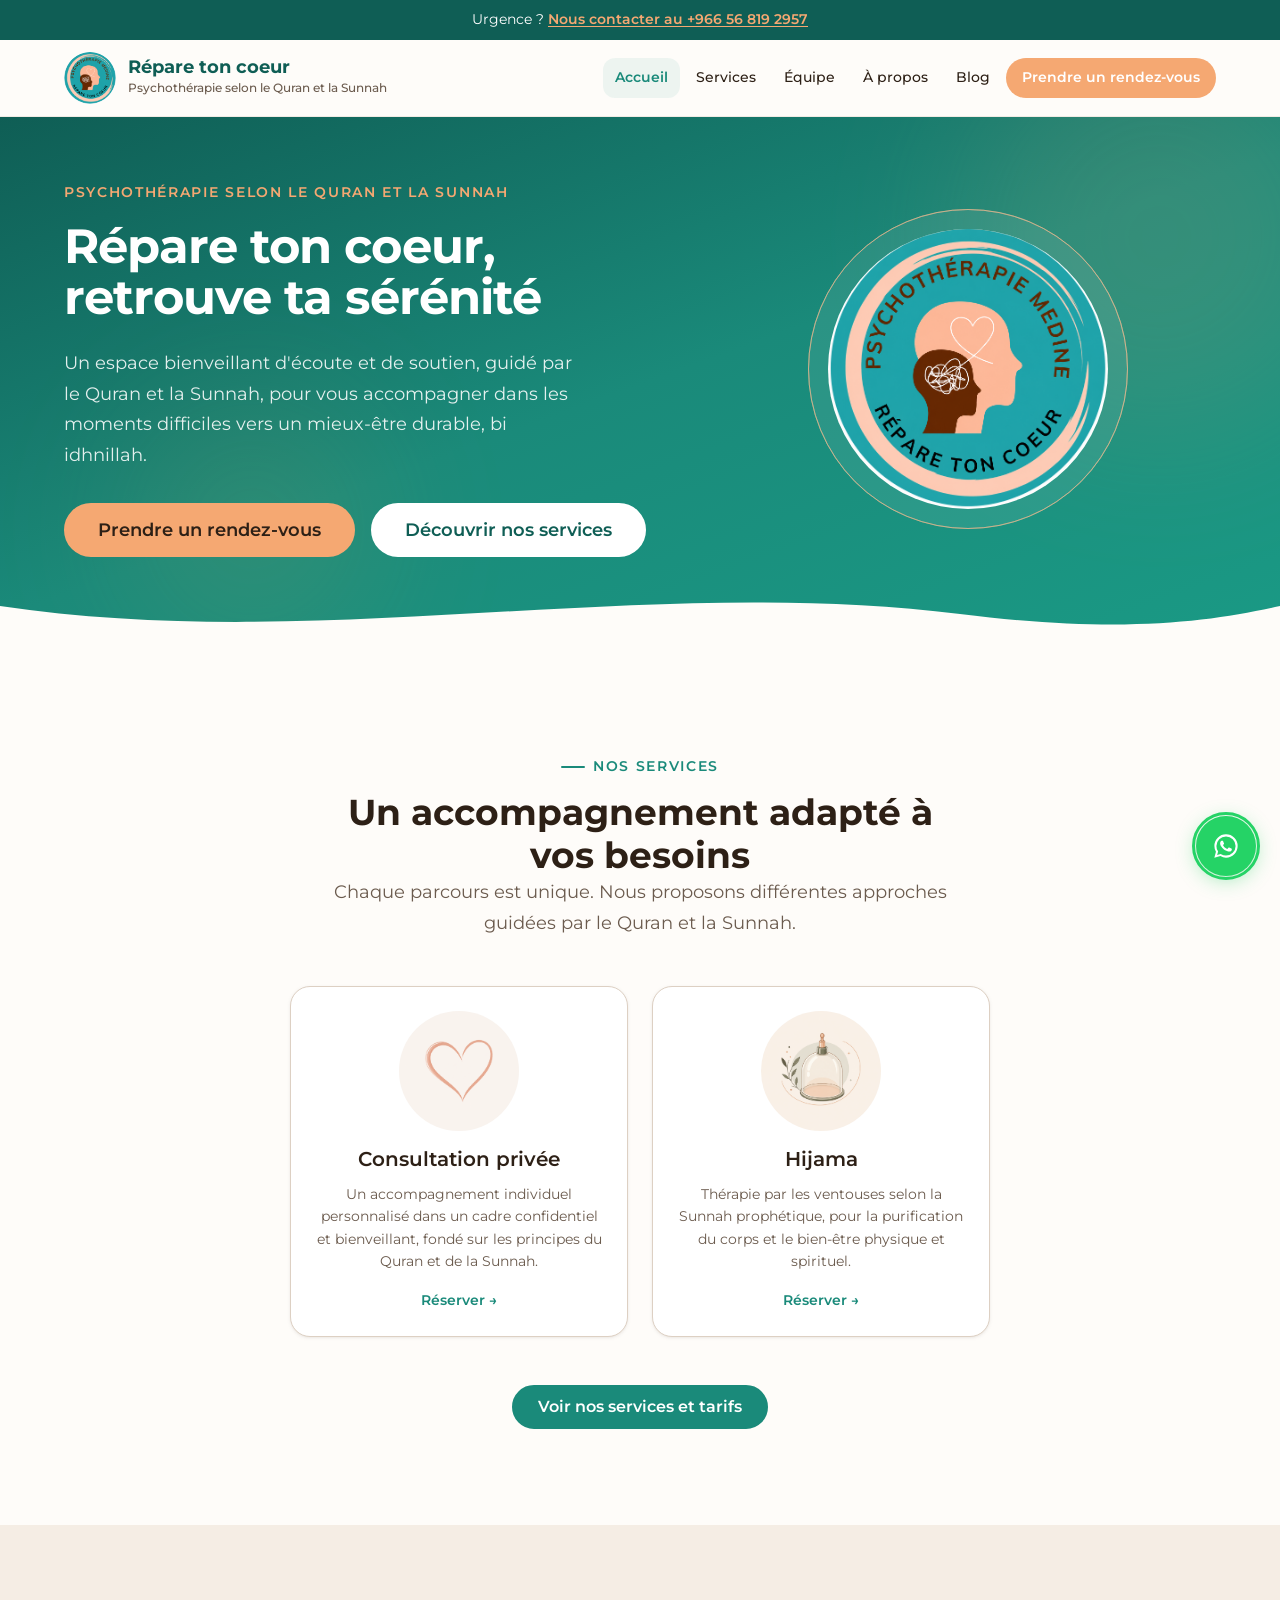
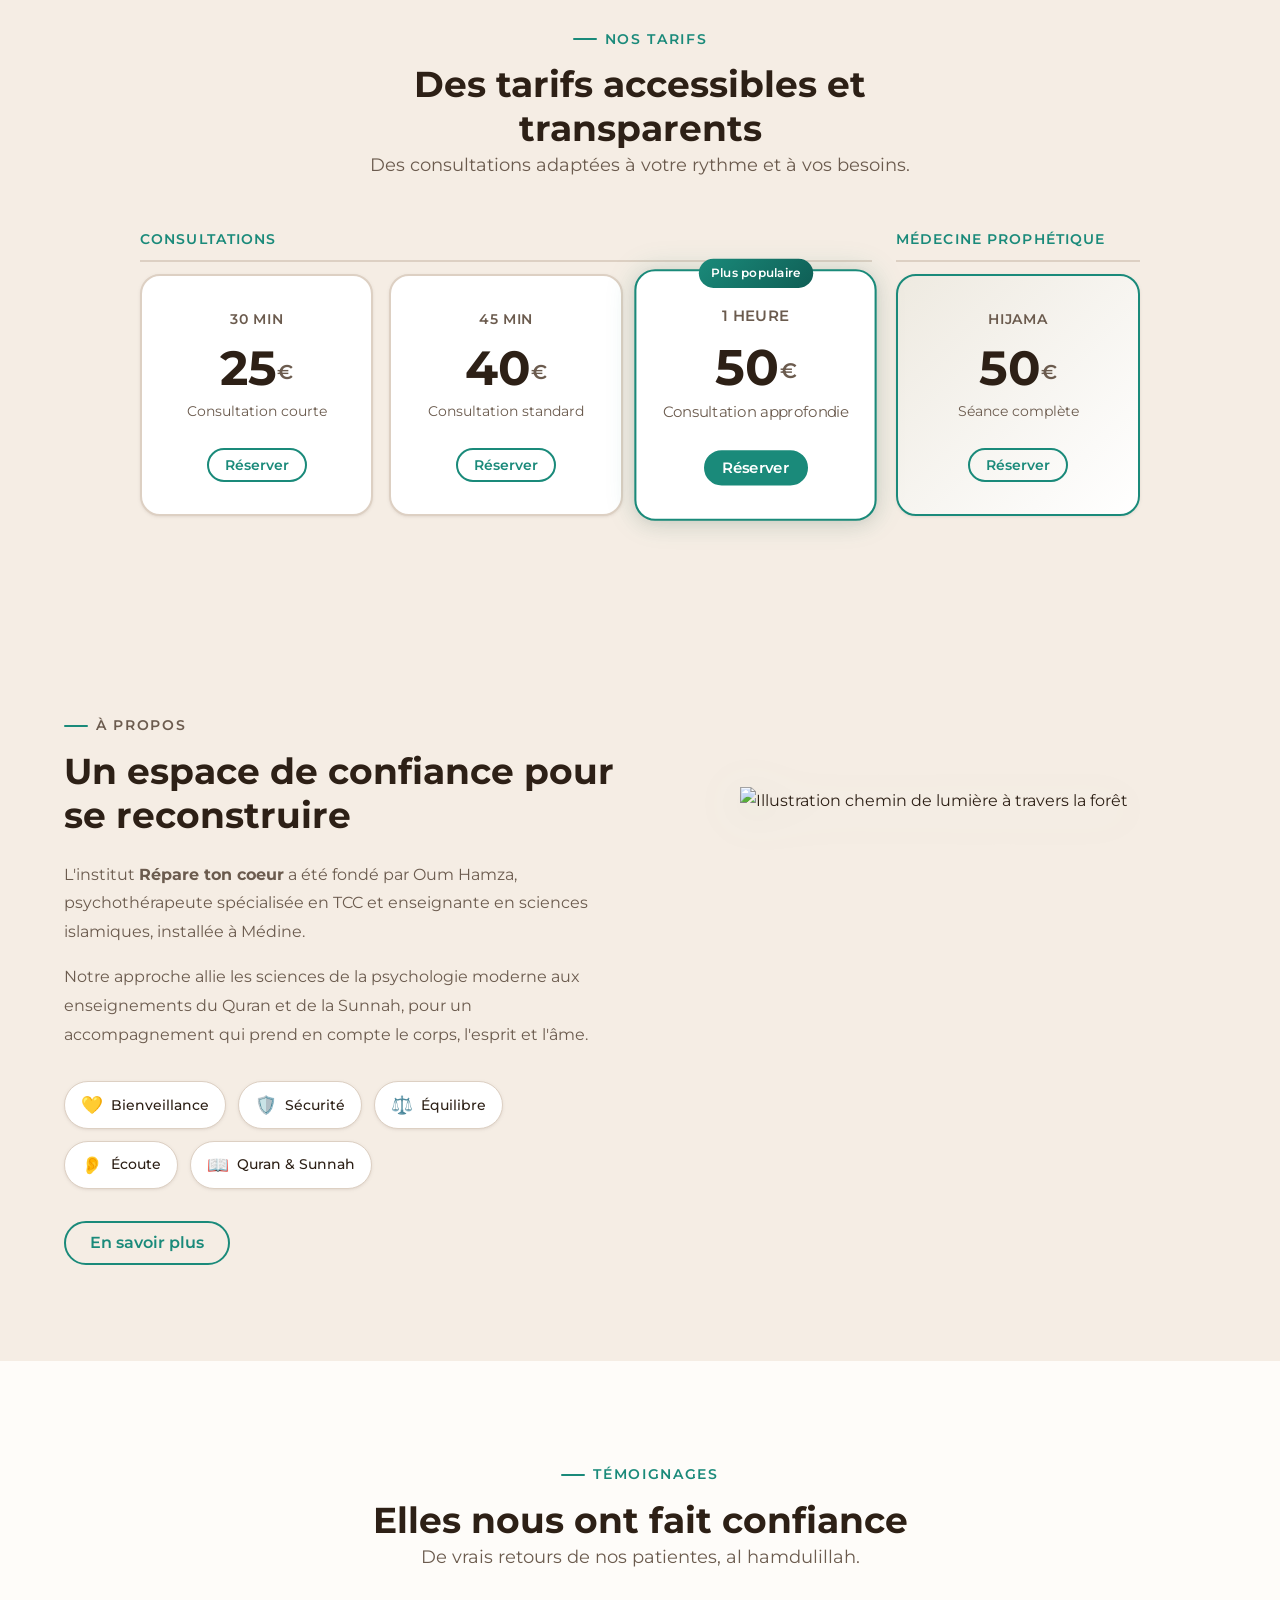
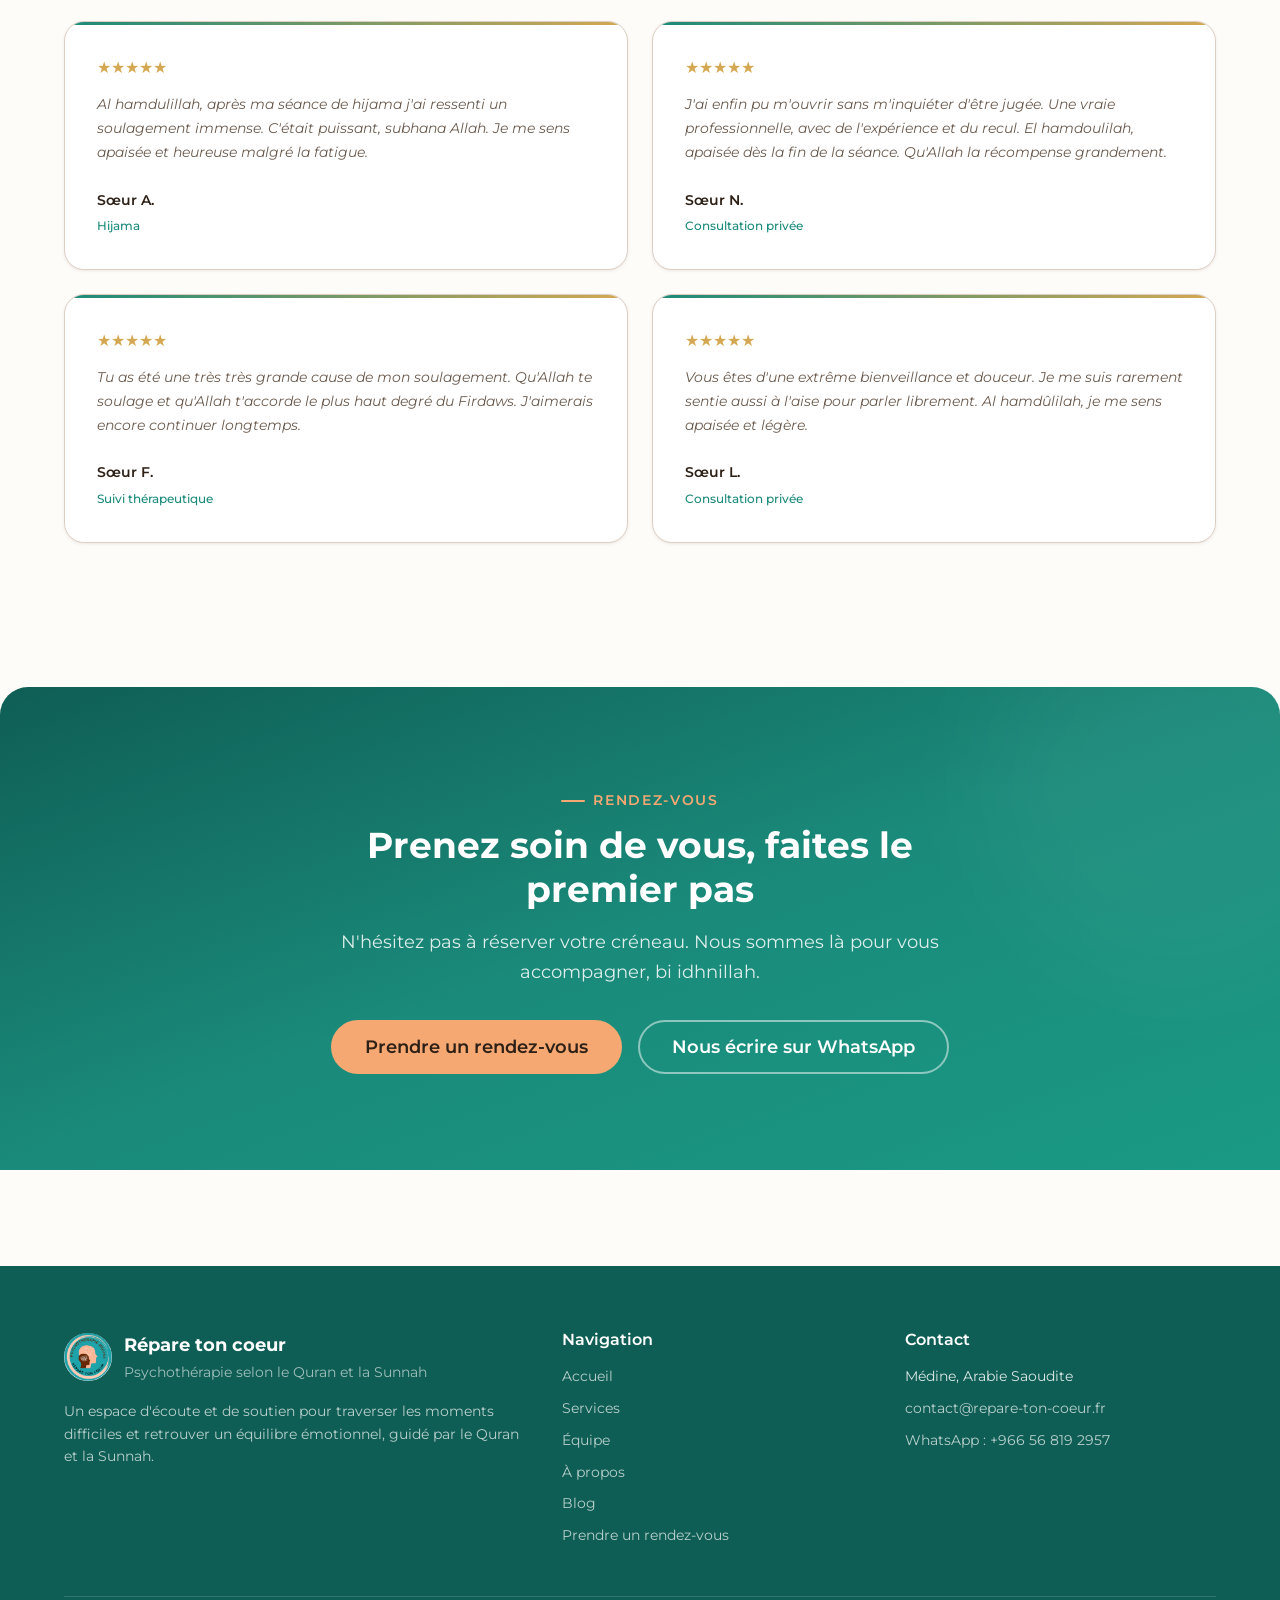
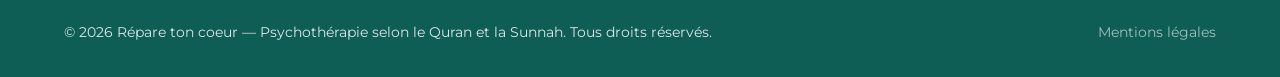
==== index.html @ bec661bd "Site Répare ton coeur — build de production" ====
<!DOCTYPE html><html lang="fr"> <head><meta charset="UTF-8"><meta name="viewport" content="width=device-width, initial-scale=1.0"><title>Accueil | Répare ton coeur</title><meta name="description" content="Répare ton coeur — Psychothérapie selon le Quran et la Sunnah. Un espace bienveillant d'écoute et de soutien pour traverser les moments difficiles et retrouver votre sérénité."><meta property="og:title" content="Accueil | Répare ton coeur"><meta property="og:description" content="Répare ton coeur — Psychothérapie selon le Quran et la Sunnah. Un espace bienveillant d'écoute et de soutien pour traverser les moments difficiles et retrouver votre sérénité."><meta property="og:type" content="website"><meta property="og:image" content="/assets/images/og-image.jpg"><meta property="og:url" content="https://www.repare-ton-coeur.fr/"><meta property="og:locale" content="fr_FR"><meta name="twitter:card" content="summary_large_image"><link rel="canonical" href="https://www.repare-ton-coeur.fr/"><link rel="icon" type="image/x-icon" href="/favicon.ico"><link rel="sitemap" href="/sitemap-index.xml"><link rel="stylesheet" href="/_astro/a-propos.COyRzabn.css">
<link rel="stylesheet" href="/_astro/index.DhEOX0FC.css">
<style>.btn[data-astro-cid-6ygtcg62]{display:inline-flex;align-items:center;justify-content:center;gap:var(--space-2);font-family:var(--font-heading);font-weight:var(--weight-semibold);border-radius:var(--radius-full);transition:all var(--transition-normal);text-decoration:none;cursor:pointer;border:2px solid transparent;line-height:1}.btn--sm[data-astro-cid-6ygtcg62]{padding:var(--space-2) var(--space-4);font-size:var(--text-sm)}.btn--md[data-astro-cid-6ygtcg62]{padding:var(--space-3) var(--space-6);font-size:var(--text-base)}.btn--lg[data-astro-cid-6ygtcg62]{padding:var(--space-4) var(--space-8);font-size:var(--text-lg)}.btn--primary[data-astro-cid-6ygtcg62]{background-color:var(--color-primary);color:var(--color-white);border-color:var(--color-primary)}.btn--primary[data-astro-cid-6ygtcg62]:hover{background-color:var(--color-primary-dark);border-color:var(--color-primary-dark);transform:translateY(-1px);box-shadow:var(--shadow-md)}.btn--secondary[data-astro-cid-6ygtcg62]{background-color:var(--color-secondary);color:var(--color-text);border-color:var(--color-secondary)}.btn--secondary[data-astro-cid-6ygtcg62]:hover{background-color:var(--color-accent);border-color:var(--color-accent);transform:translateY(-1px);box-shadow:var(--shadow-md)}.btn--outline[data-astro-cid-6ygtcg62]{background-color:transparent;color:var(--color-primary);border-color:var(--color-primary)}.btn--outline[data-astro-cid-6ygtcg62]:hover{background-color:var(--color-primary);color:var(--color-white);transform:translateY(-1px);box-shadow:var(--shadow-md)}
</style></head> <body>  <div class="crisis-bar" role="complementary" aria-label="Contact urgence" data-astro-cid-o4rtyv2i> <div class="crisis-bar__inner container" data-astro-cid-o4rtyv2i> <p data-astro-cid-o4rtyv2i>
Urgence ? <a href="https://wa.me/966568192957" target="_blank" rel="noopener" data-astro-cid-o4rtyv2i>Nous contacter au +966 56 819 2957</a> </p> </div> </div>  <header class="header" id="site-header" role="banner" data-astro-cid-qlfjksao> <div class="header__inner container" data-astro-cid-qlfjksao> <a href="/" class="header__logo" aria-label="Répare ton coeur — Accueil" data-astro-cid-qlfjksao> <img src="/assets/images/logo.png" alt="Logo Psychothérapie Medine — Répare ton coeur" width="52" height="52" data-astro-cid-qlfjksao> <span class="header__brand" data-astro-cid-qlfjksao> <span class="header__brand-name" data-astro-cid-qlfjksao>Répare ton coeur</span> <span class="header__brand-sub" data-astro-cid-qlfjksao>Psychothérapie selon le Quran et la Sunnah</span> </span> </a> <div class="header__desktop-nav" data-astro-cid-qlfjksao> <nav class="nav" role="navigation" aria-label="Navigation principale" data-astro-cid-afdttjsk> <ul class="nav__list" data-astro-cid-afdttjsk> <li class="nav__item" data-astro-cid-afdttjsk> <a href="/" class="nav__link nav__link--active" aria-current="page" data-astro-cid-afdttjsk> Accueil </a> </li><li class="nav__item" data-astro-cid-afdttjsk> <a href="/services" class="nav__link" data-astro-cid-afdttjsk> Services </a> </li><li class="nav__item" data-astro-cid-afdttjsk> <a href="/equipe" class="nav__link" data-astro-cid-afdttjsk> Équipe </a> </li><li class="nav__item" data-astro-cid-afdttjsk> <a href="/a-propos" class="nav__link" data-astro-cid-afdttjsk> À propos </a> </li><li class="nav__item" data-astro-cid-afdttjsk> <a href="/blog" class="nav__link" data-astro-cid-afdttjsk> Blog </a> </li> <li class="nav__item" data-astro-cid-afdttjsk> <a href="/prendre-rendez-vous" class="nav__link nav__link--cta" data-astro-cid-afdttjsk> Prendre un rendez-vous </a> </li> </ul> </nav>  </div> <button class="header__menu-toggle" id="menu-toggle" aria-label="Ouvrir le menu de navigation" aria-expanded="false" data-astro-cid-qlfjksao> <span class="header__menu-icon" aria-hidden="true" data-astro-cid-qlfjksao></span> </button> </div> </header> <!-- Mobile nav: OUTSIDE header, styles 100% inline to avoid Astro scoping issues --> <div id="nav-overlay" style="position:fixed;inset:0;background:rgba(0,0,0,0.4);z-index:199;opacity:0;pointer-events:none;transition:opacity 250ms ease;" data-astro-cid-qlfjksao></div> <nav id="mobile-nav" style="position:fixed;top:0;right:0;bottom:0;width:min(320px,85vw);background:#fff;box-shadow:-4px 0 24px rgba(0,0,0,0.12);transform:translateX(100%);transition:transform 250ms ease;z-index:200;padding:1.5rem;overflow-y:auto;overscroll-behavior:contain;-webkit-overflow-scrolling:touch;display:none;" role="navigation" aria-label="Navigation mobile" data-astro-cid-qlfjksao> <button id="mobile-nav-close" aria-label="Fermer le menu" style="position:absolute;top:1rem;right:1rem;width:40px;height:40px;border:none;background:none;cursor:pointer;display:flex;align-items:center;justify-content:center;border-radius:0.5rem;" data-astro-cid-qlfjksao> <svg width="24" height="24" viewBox="0 0 24 24" fill="none" stroke="#2D2016" stroke-width="2" stroke-linecap="round" data-astro-cid-qlfjksao><line x1="18" y1="6" x2="6" y2="18" data-astro-cid-qlfjksao></line><line x1="6" y1="6" x2="18" y2="18" data-astro-cid-qlfjksao></line></svg> </button> <ul style="display:flex;flex-direction:column;gap:0.25rem;list-style:none;padding:0;margin:3rem 0 0 0;" data-astro-cid-qlfjksao> <li data-astro-cid-qlfjksao><a href="/" style="display:block;padding:0.75rem 1rem;font-size:1.125rem;font-weight:500;color:#2D2016;text-decoration:none;border-radius:0.5rem;" data-astro-cid-qlfjksao>Accueil</a></li> <li data-astro-cid-qlfjksao><a href="/services" style="display:block;padding:0.75rem 1rem;font-size:1.125rem;font-weight:500;color:#2D2016;text-decoration:none;border-radius:0.5rem;" data-astro-cid-qlfjksao>Services</a></li> <li data-astro-cid-qlfjksao><a href="/equipe" style="display:block;padding:0.75rem 1rem;font-size:1.125rem;font-weight:500;color:#2D2016;text-decoration:none;border-radius:0.5rem;" data-astro-cid-qlfjksao>Équipe</a></li> <li data-astro-cid-qlfjksao><a href="/a-propos" style="display:block;padding:0.75rem 1rem;font-size:1.125rem;font-weight:500;color:#2D2016;text-decoration:none;border-radius:0.5rem;" data-astro-cid-qlfjksao>À propos</a></li> <li data-astro-cid-qlfjksao><a href="/blog" style="display:block;padding:0.75rem 1rem;font-size:1.125rem;font-weight:500;color:#2D2016;text-decoration:none;border-radius:0.5rem;" data-astro-cid-qlfjksao>Blog</a></li> <li style="margin-top:1rem;" data-astro-cid-qlfjksao><a href="/prendre-rendez-vous" style="display:block;padding:0.75rem 1rem;font-size:1.125rem;font-weight:600;color:#fff;text-decoration:none;border-radius:9999px;background:#F5A872;text-align:center;" data-astro-cid-qlfjksao>Prendre un rendez-vous</a></li> </ul> </nav>  <script>
  (function() {
    var toggle = document.getElementById('menu-toggle');
    var nav = document.getElementById('mobile-nav');
    var overlay = document.getElementById('nav-overlay');
    var isOpen = false;

    if (!toggle || !nav || !overlay) return;

    function openMenu() {
      isOpen = true;
      nav.style.display = 'block';
      // Force reflow before animating
      nav.offsetHeight;
      nav.style.transform = 'translateX(0)';
      overlay.style.opacity = '1';
      overlay.style.pointerEvents = 'auto';
      document.body.style.overflow = 'hidden';
      toggle.setAttribute('aria-expanded', 'true');
    }

    function closeMenu() {
      isOpen = false;
      nav.style.transform = 'translateX(100%)';
      overlay.style.opacity = '0';
      overlay.style.pointerEvents = 'none';
      document.body.style.overflow = '';
      toggle.setAttribute('aria-expanded', 'false');
      setTimeout(function() {
        if (!isOpen) nav.style.display = 'none';
      }, 300);
    }

    toggle.addEventListener('click', function(e) {
      e.stopPropagation();
      if (isOpen) {
        closeMenu();
      } else {
        openMenu();
      }
    });

    overlay.addEventListener('click', closeMenu);

    var closeBtn = document.getElementById('mobile-nav-close');
    if (closeBtn) closeBtn.addEventListener('click', closeMenu);

    var links = nav.querySelectorAll('a');
    for (var i = 0; i < links.length; i++) {
      links[i].addEventListener('click', closeMenu);
    }
  })();
</script> <script>
  (function() {
    var header = document.getElementById('site-header');
    if (!header) return;

    var placeholder = document.createElement('div');
    placeholder.style.display = 'none';
    header.parentNode.insertBefore(placeholder, header.nextSibling);

    var lastScrollY = window.scrollY;
    var isFixed = false;
    var headerHeight = header.offsetHeight;

    function engage() {
      if (isFixed) return;
      headerHeight = header.offsetHeight;
      placeholder.style.display = 'block';
      placeholder.style.height = headerHeight + 'px';
      header.style.position = 'fixed';
      header.style.top = '0';
      header.style.left = '0';
      header.style.right = '0';
      header.style.zIndex = '100';
      header.style.transform = 'translateY(-100%)';
      header.style.transition = 'none';
      header.style.boxShadow = '0 2px 12px rgba(0,0,0,0.08)';
      isFixed = true;
      header.offsetHeight;
      header.style.transition = 'transform 400ms cubic-bezier(0.16, 1, 0.3, 1)';
      header.style.transform = 'translateY(0)';
    }

    function disengage() {
      if (!isFixed) return;
      header.style.transition = 'transform 300ms ease';
      header.style.transform = 'translateY(-100%)';
      setTimeout(function() {
        header.style.position = '';
        header.style.top = '';
        header.style.left = '';
        header.style.right = '';
        header.style.zIndex = '';
        header.style.transform = '';
        header.style.transition = '';
        header.style.boxShadow = '';
        placeholder.style.display = 'none';
        isFixed = false;
      }, 300);
    }

    function resetToFlow() {
      header.style.position = '';
      header.style.top = '';
      header.style.left = '';
      header.style.right = '';
      header.style.zIndex = '';
      header.style.transform = '';
      header.style.transition = '';
      header.style.boxShadow = '';
      placeholder.style.display = 'none';
      isFixed = false;
    }

    window.addEventListener('scroll', function() {
      var currentScrollY = window.scrollY;

      if (currentScrollY <= headerHeight) {
        if (isFixed) resetToFlow();
      } else if (currentScrollY < lastScrollY) {
        engage();
      } else if (currentScrollY > lastScrollY) {
        if (isFixed) disengage();
      }

      lastScrollY = currentScrollY;
    }, { passive: true });
  })();
</script> <main id="main-content">  <section class="hero" aria-labelledby="hero-title" data-astro-cid-anhloy43> <div class="hero__bg" aria-hidden="true" data-astro-cid-anhloy43> <div class="hero__orb hero__orb--1" data-astro-cid-anhloy43></div> <div class="hero__orb hero__orb--2" data-astro-cid-anhloy43></div> </div> <div class="hero__inner container" data-astro-cid-anhloy43> <div class="hero__content" data-astro-cid-anhloy43> <p class="hero__eyebrow" data-astro-cid-anhloy43>Psychothérapie selon le Quran et la Sunnah</p> <h1 id="hero-title" data-astro-cid-anhloy43>Répare ton coeur,<br data-astro-cid-anhloy43> retrouve ta sérénité</h1> <p class="hero__text" data-astro-cid-anhloy43>
Un espace bienveillant d'écoute et de soutien, guidé par le Quran et la Sunnah,
        pour vous accompagner dans les moments difficiles vers un mieux-être durable, bi idhnillah.
</p> <div class="hero__actions" data-astro-cid-anhloy43> <a href="/prendre-rendez-vous" data-astro-cid-6ygtcg62="true" class="btn btn--secondary btn--lg"> Prendre un rendez-vous </a>  <a href="/services" data-astro-cid-6ygtcg62="true" class="btn btn--outline btn--lg"> Découvrir nos services </a>  </div> </div> <div class="hero__visual" data-astro-cid-anhloy43> <div class="hero__logo-wrap" id="hero-logo" data-astro-cid-anhloy43> <span class="pulse-ring pulse-ring--1" aria-hidden="true" data-astro-cid-anhloy43></span> <span class="pulse-ring pulse-ring--2" aria-hidden="true" data-astro-cid-anhloy43></span> <span class="pulse-ring pulse-ring--3" aria-hidden="true" data-astro-cid-anhloy43></span> <div class="hero__image-wrapper" data-astro-cid-anhloy43> <img src="/assets/images/logo.png" alt="Logo Répare ton coeur" width="300" height="300" data-astro-cid-anhloy43> </div> </div> </div> </div> <div class="hero__wave" aria-hidden="true" data-astro-cid-anhloy43> <svg viewBox="0 0 1440 100" fill="none" xmlns="http://www.w3.org/2000/svg" preserveAspectRatio="none" data-astro-cid-anhloy43> <path d="M0 40C360 100 720 0 1080 50C1260 75 1360 60 1440 40V100H0V40Z" fill="var(--color-background)" data-astro-cid-anhloy43></path> </svg> </div> </section>  <section class="services" aria-labelledby="services-title" data-astro-cid-bp4bfslc> <div class="services__inner container" data-astro-cid-bp4bfslc> <div class="services__header animate-on-scroll" data-astro-cid-bp4bfslc> <p class="eyebrow" data-astro-cid-bp4bfslc>Nos services</p> <h2 id="services-title" data-astro-cid-bp4bfslc>Un accompagnement adapté à vos besoins</h2> <p class="services__subtitle" data-astro-cid-bp4bfslc>
Chaque parcours est unique. Nous proposons différentes approches guidées par le Quran et la Sunnah.
</p> </div> <div class="services__grid" data-astro-cid-bp4bfslc> <article class="service-card animate-on-scroll animate-delay-1" data-astro-cid-bp4bfslc> <div class="service-card__image" data-astro-cid-bp4bfslc> <img src="/assets/images/heart-single.png" alt="Consultation privée" width="120" height="120" loading="lazy" data-astro-cid-bp4bfslc> </div> <h4 class="service-card__title" data-astro-cid-bp4bfslc>Consultation privée</h4> <p class="service-card__desc" data-astro-cid-bp4bfslc>Un accompagnement individuel personnalisé dans un cadre confidentiel et bienveillant, fondé sur les principes du Quran et de la Sunnah.</p> <a href="/prendre-rendez-vous" class="service-card__link" data-astro-cid-bp4bfslc>Réserver &rarr;</a> </article><article class="service-card animate-on-scroll animate-delay-2" data-astro-cid-bp4bfslc> <div class="service-card__image" data-astro-cid-bp4bfslc> <img src="/assets/images/hijama.png" alt="Hijama" width="120" height="120" loading="lazy" data-astro-cid-bp4bfslc> </div> <h4 class="service-card__title" data-astro-cid-bp4bfslc>Hijama</h4> <p class="service-card__desc" data-astro-cid-bp4bfslc>Thérapie par les ventouses selon la Sunnah prophétique, pour la purification du corps et le bien-être physique et spirituel.</p> <a href="/prendre-rendez-vous" class="service-card__link" data-astro-cid-bp4bfslc>Réserver &rarr;</a> </article> </div> <div class="services__cta animate-on-scroll" data-astro-cid-bp4bfslc> <a href="/services" data-astro-cid-6ygtcg62="true" class="btn btn--primary btn--md"> Voir nos services et tarifs </a>  </div> </div> </section>  <section class="pricing" aria-labelledby="pricing-title" data-astro-cid-wekg7pry> <div class="pricing__inner container" data-astro-cid-wekg7pry> <div class="pricing__header animate-on-scroll" data-astro-cid-wekg7pry> <p class="eyebrow" data-astro-cid-wekg7pry>Nos tarifs</p> <h2 id="pricing-title" data-astro-cid-wekg7pry>Des tarifs accessibles et transparents</h2> <p class="pricing__subtitle" data-astro-cid-wekg7pry>Des consultations adaptées à votre rythme et à vos besoins.</p> </div> <div class="pricing__grid" data-astro-cid-wekg7pry> <div class="pricing__group animate-on-scroll" data-astro-cid-wekg7pry> <p class="pricing__group-label" data-astro-cid-wekg7pry>Consultations</p> <div class="pricing__group-cards" data-astro-cid-wekg7pry> <div class="pricing-card" data-astro-cid-wekg7pry>  <p class="pricing-card__label" data-astro-cid-wekg7pry>30 min</p> <p class="pricing-card__price" data-astro-cid-wekg7pry><span class="pricing-card__amount" data-astro-cid-wekg7pry>25</span><span class="pricing-card__currency" data-astro-cid-wekg7pry>€</span></p> <p class="pricing-card__desc" data-astro-cid-wekg7pry>Consultation courte</p> <div class="pricing-card__action" data-astro-cid-wekg7pry> <a href="/prendre-rendez-vous" data-astro-cid-6ygtcg62="true" class="btn btn--outline btn--sm"> Réserver </a>  </div> </div><div class="pricing-card" data-astro-cid-wekg7pry>  <p class="pricing-card__label" data-astro-cid-wekg7pry>45 min</p> <p class="pricing-card__price" data-astro-cid-wekg7pry><span class="pricing-card__amount" data-astro-cid-wekg7pry>40</span><span class="pricing-card__currency" data-astro-cid-wekg7pry>€</span></p> <p class="pricing-card__desc" data-astro-cid-wekg7pry>Consultation standard</p> <div class="pricing-card__action" data-astro-cid-wekg7pry> <a href="/prendre-rendez-vous" data-astro-cid-6ygtcg62="true" class="btn btn--outline btn--sm"> Réserver </a>  </div> </div><div class="pricing-card pricing-card--popular" data-astro-cid-wekg7pry> <span class="pricing-card__badge" data-astro-cid-wekg7pry>Plus populaire</span> <p class="pricing-card__label" data-astro-cid-wekg7pry>1 heure</p> <p class="pricing-card__price" data-astro-cid-wekg7pry><span class="pricing-card__amount" data-astro-cid-wekg7pry>50</span><span class="pricing-card__currency" data-astro-cid-wekg7pry>€</span></p> <p class="pricing-card__desc" data-astro-cid-wekg7pry>Consultation approfondie</p> <div class="pricing-card__action" data-astro-cid-wekg7pry> <a href="/prendre-rendez-vous" data-astro-cid-6ygtcg62="true" class="btn btn--primary btn--sm"> Réserver </a>  </div> </div> </div> </div> <div class="pricing__group pricing__group--hijama animate-on-scroll animate-delay-2" data-astro-cid-wekg7pry> <p class="pricing__group-label" data-astro-cid-wekg7pry>Médecine prophétique</p> <div class="pricing__group-cards" data-astro-cid-wekg7pry> <div class="pricing-card pricing-card--hijama" data-astro-cid-wekg7pry> <p class="pricing-card__label" data-astro-cid-wekg7pry>Hijama</p> <p class="pricing-card__price" data-astro-cid-wekg7pry><span class="pricing-card__amount" data-astro-cid-wekg7pry>50</span><span class="pricing-card__currency" data-astro-cid-wekg7pry>€</span></p> <p class="pricing-card__desc" data-astro-cid-wekg7pry>Séance complète</p> <div class="pricing-card__action" data-astro-cid-wekg7pry> <a href="/prendre-rendez-vous" data-astro-cid-6ygtcg62="true" class="btn btn--outline btn--sm"> Réserver </a>  </div> </div> </div> </div> </div> </div> </section>  <section class="about" aria-labelledby="about-title" data-astro-cid-zsov6f23> <div class="about__inner container" data-astro-cid-zsov6f23> <div class="about__content animate-on-scroll" data-astro-cid-zsov6f23> <p class="eyebrow" data-astro-cid-zsov6f23>À propos</p> <h2 id="about-title" data-astro-cid-zsov6f23>Un espace de confiance pour se reconstruire</h2> <p data-astro-cid-zsov6f23>
L'institut <strong data-astro-cid-zsov6f23>Répare ton coeur</strong> a été fondé par Oum Hamza, psychothérapeute
        spécialisée en TCC et enseignante en sciences islamiques, installée à Médine.
</p> <p data-astro-cid-zsov6f23>
Notre approche allie les sciences de la psychologie moderne aux enseignements du Quran
        et de la Sunnah, pour un accompagnement qui prend en compte le corps, l'esprit et l'âme.
</p> <div class="about__values" data-astro-cid-zsov6f23> <div class="about__value animate-on-scroll animate-delay-1" data-astro-cid-zsov6f23> <span class="about__value-icon" aria-hidden="true" data-astro-cid-zsov6f23>💛</span> <span class="about__value-label" data-astro-cid-zsov6f23>Bienveillance</span> </div><div class="about__value animate-on-scroll animate-delay-2" data-astro-cid-zsov6f23> <span class="about__value-icon" aria-hidden="true" data-astro-cid-zsov6f23>🛡️</span> <span class="about__value-label" data-astro-cid-zsov6f23>Sécurité</span> </div><div class="about__value animate-on-scroll animate-delay-3" data-astro-cid-zsov6f23> <span class="about__value-icon" aria-hidden="true" data-astro-cid-zsov6f23>⚖️</span> <span class="about__value-label" data-astro-cid-zsov6f23>Équilibre</span> </div><div class="about__value animate-on-scroll animate-delay-4" data-astro-cid-zsov6f23> <span class="about__value-icon" aria-hidden="true" data-astro-cid-zsov6f23>👂</span> <span class="about__value-label" data-astro-cid-zsov6f23>Écoute</span> </div><div class="about__value animate-on-scroll animate-delay-5" data-astro-cid-zsov6f23> <span class="about__value-icon" aria-hidden="true" data-astro-cid-zsov6f23>📖</span> <span class="about__value-label" data-astro-cid-zsov6f23>Quran &amp; Sunnah</span> </div> </div> <a href="/a-propos" data-astro-cid-6ygtcg62="true" class="btn btn--outline btn--md"> En savoir plus </a>  </div> <div class="about__visual animate-on-scroll" data-astro-cid-zsov6f23> <div class="about__image-frame" data-astro-cid-zsov6f23> <img src="/assets/images/illustration-nature.png" alt="Illustration chemin de lumière à travers la forêt" width="400" height="400" loading="lazy" data-astro-cid-zsov6f23> </div> </div> </div> </section>  <section class="testimonials" aria-labelledby="testimonials-title" data-astro-cid-dnksfipb> <div class="testimonials__inner container" data-astro-cid-dnksfipb> <div class="testimonials__header animate-on-scroll" data-astro-cid-dnksfipb> <p class="eyebrow" data-astro-cid-dnksfipb>Témoignages</p> <h2 id="testimonials-title" data-astro-cid-dnksfipb>Elles nous ont fait confiance</h2> <p class="testimonials__subtitle" data-astro-cid-dnksfipb>De vrais retours de nos patientes, al hamdulillah.</p> </div> <div class="testimonials__grid" data-astro-cid-dnksfipb> <blockquote class="testimonial animate-on-scroll animate-delay-1" data-astro-cid-dnksfipb> <div class="testimonial__stars" aria-label="5 étoiles sur 5" data-astro-cid-dnksfipb> <span class="star star--filled" aria-hidden="true" data-astro-cid-dnksfipb>★</span><span class="star star--filled" aria-hidden="true" data-astro-cid-dnksfipb>★</span><span class="star star--filled" aria-hidden="true" data-astro-cid-dnksfipb>★</span><span class="star star--filled" aria-hidden="true" data-astro-cid-dnksfipb>★</span><span class="star star--filled" aria-hidden="true" data-astro-cid-dnksfipb>★</span> </div> <p class="testimonial__text" data-astro-cid-dnksfipb>Al hamdulillah, après ma séance de hijama j&#39;ai ressenti un soulagement immense. C&#39;était puissant, subhana Allah. Je me sens apaisée et heureuse malgré la fatigue.</p> <footer class="testimonial__footer" data-astro-cid-dnksfipb> <cite class="testimonial__author" data-astro-cid-dnksfipb>Sœur A.</cite> <span class="testimonial__context" data-astro-cid-dnksfipb>Hijama</span> </footer> </blockquote><blockquote class="testimonial animate-on-scroll animate-delay-2" data-astro-cid-dnksfipb> <div class="testimonial__stars" aria-label="5 étoiles sur 5" data-astro-cid-dnksfipb> <span class="star star--filled" aria-hidden="true" data-astro-cid-dnksfipb>★</span><span class="star star--filled" aria-hidden="true" data-astro-cid-dnksfipb>★</span><span class="star star--filled" aria-hidden="true" data-astro-cid-dnksfipb>★</span><span class="star star--filled" aria-hidden="true" data-astro-cid-dnksfipb>★</span><span class="star star--filled" aria-hidden="true" data-astro-cid-dnksfipb>★</span> </div> <p class="testimonial__text" data-astro-cid-dnksfipb>J&#39;ai enfin pu m&#39;ouvrir sans m&#39;inquiéter d&#39;être jugée. Une vraie professionnelle, avec de l&#39;expérience et du recul. El hamdoulilah, apaisée dès la fin de la séance. Qu&#39;Allah la récompense grandement.</p> <footer class="testimonial__footer" data-astro-cid-dnksfipb> <cite class="testimonial__author" data-astro-cid-dnksfipb>Sœur N.</cite> <span class="testimonial__context" data-astro-cid-dnksfipb>Consultation privée</span> </footer> </blockquote><blockquote class="testimonial animate-on-scroll animate-delay-3" data-astro-cid-dnksfipb> <div class="testimonial__stars" aria-label="5 étoiles sur 5" data-astro-cid-dnksfipb> <span class="star star--filled" aria-hidden="true" data-astro-cid-dnksfipb>★</span><span class="star star--filled" aria-hidden="true" data-astro-cid-dnksfipb>★</span><span class="star star--filled" aria-hidden="true" data-astro-cid-dnksfipb>★</span><span class="star star--filled" aria-hidden="true" data-astro-cid-dnksfipb>★</span><span class="star star--filled" aria-hidden="true" data-astro-cid-dnksfipb>★</span> </div> <p class="testimonial__text" data-astro-cid-dnksfipb>Tu as été une très très grande cause de mon soulagement. Qu&#39;Allah te soulage et qu&#39;Allah t&#39;accorde le plus haut degré du Firdaws. J&#39;aimerais encore continuer longtemps.</p> <footer class="testimonial__footer" data-astro-cid-dnksfipb> <cite class="testimonial__author" data-astro-cid-dnksfipb>Sœur F.</cite> <span class="testimonial__context" data-astro-cid-dnksfipb>Suivi thérapeutique</span> </footer> </blockquote><blockquote class="testimonial animate-on-scroll animate-delay-4" data-astro-cid-dnksfipb> <div class="testimonial__stars" aria-label="5 étoiles sur 5" data-astro-cid-dnksfipb> <span class="star star--filled" aria-hidden="true" data-astro-cid-dnksfipb>★</span><span class="star star--filled" aria-hidden="true" data-astro-cid-dnksfipb>★</span><span class="star star--filled" aria-hidden="true" data-astro-cid-dnksfipb>★</span><span class="star star--filled" aria-hidden="true" data-astro-cid-dnksfipb>★</span><span class="star star--filled" aria-hidden="true" data-astro-cid-dnksfipb>★</span> </div> <p class="testimonial__text" data-astro-cid-dnksfipb>Vous êtes d&#39;une extrême bienveillance et douceur. Je me suis rarement sentie aussi à l&#39;aise pour parler librement. Al hamdûlilah, je me sens apaisée et légère.</p> <footer class="testimonial__footer" data-astro-cid-dnksfipb> <cite class="testimonial__author" data-astro-cid-dnksfipb>Sœur L.</cite> <span class="testimonial__context" data-astro-cid-dnksfipb>Consultation privée</span> </footer> </blockquote> </div> </div> </section>  <section class="contact-section animate-on-scroll" aria-labelledby="contact-title" data-astro-cid-zbjjch6a> <div class="contact-section__inner container" data-astro-cid-zbjjch6a> <div class="contact-section__header" data-astro-cid-zbjjch6a> <p class="eyebrow" style="color: var(--color-secondary); justify-content: center;" data-astro-cid-zbjjch6a>Rendez-vous</p> <h2 id="contact-title" data-astro-cid-zbjjch6a>Prenez soin de vous, faites le premier pas</h2> <p class="contact-section__subtitle" data-astro-cid-zbjjch6a>
N'hésitez pas à réserver votre créneau. Nous sommes là pour vous accompagner, bi idhnillah.
</p> </div> <div class="contact-section__cta" data-astro-cid-zbjjch6a> <a href="/prendre-rendez-vous" data-astro-cid-6ygtcg62="true" class="btn btn--secondary btn--lg"> Prendre un rendez-vous </a>  <a href="https://wa.me/966568192957" data-astro-cid-6ygtcg62="true" class="btn btn--outline btn--lg"> Nous écrire sur WhatsApp </a>  </div> </div> </section>   </main> <footer class="footer" role="contentinfo" data-astro-cid-35ed7um5> <div class="footer__inner container" data-astro-cid-35ed7um5> <div class="footer__grid" data-astro-cid-35ed7um5> <div class="footer__col" data-astro-cid-35ed7um5> <div class="footer__brand" data-astro-cid-35ed7um5> <img src="/assets/images/logo.png" alt="" width="48" height="48" data-astro-cid-35ed7um5> <div data-astro-cid-35ed7um5> <p class="footer__name" data-astro-cid-35ed7um5>Répare ton coeur</p> <p class="footer__tagline" data-astro-cid-35ed7um5>Psychothérapie selon le Quran et la Sunnah</p> </div> </div> <p class="footer__desc" data-astro-cid-35ed7um5>
Un espace d'écoute et de soutien pour traverser les moments difficiles et retrouver un équilibre émotionnel, guidé par le Quran et la Sunnah.
</p> </div> <div class="footer__col" data-astro-cid-35ed7um5> <h3 class="footer__heading" data-astro-cid-35ed7um5>Navigation</h3> <ul class="footer__links" data-astro-cid-35ed7um5> <li data-astro-cid-35ed7um5><a href="/" data-astro-cid-35ed7um5>Accueil</a></li> <li data-astro-cid-35ed7um5><a href="/services" data-astro-cid-35ed7um5>Services</a></li> <li data-astro-cid-35ed7um5><a href="/equipe" data-astro-cid-35ed7um5>Équipe</a></li> <li data-astro-cid-35ed7um5><a href="/a-propos" data-astro-cid-35ed7um5>À propos</a></li> <li data-astro-cid-35ed7um5><a href="/blog" data-astro-cid-35ed7um5>Blog</a></li> <li data-astro-cid-35ed7um5><a href="/prendre-rendez-vous" data-astro-cid-35ed7um5>Prendre un rendez-vous</a></li> </ul> </div> <div class="footer__col" data-astro-cid-35ed7um5> <h3 class="footer__heading" data-astro-cid-35ed7um5>Contact</h3> <ul class="footer__links" data-astro-cid-35ed7um5> <li data-astro-cid-35ed7um5>Médine, Arabie Saoudite</li> <li data-astro-cid-35ed7um5><a href="mailto:contact@repare-ton-coeur.fr" data-astro-cid-35ed7um5>contact@repare-ton-coeur.fr</a></li> <li data-astro-cid-35ed7um5><a href="https://wa.me/966568192957" target="_blank" rel="noopener" data-astro-cid-35ed7um5>WhatsApp : +966 56 819 2957</a></li> </ul> </div> </div> <div class="footer__bottom" data-astro-cid-35ed7um5> <p data-astro-cid-35ed7um5>&copy; 2026 Répare ton coeur — Psychothérapie selon le Quran et la Sunnah. Tous droits réservés.</p> <a href="/mentions-legales" data-astro-cid-35ed7um5>Mentions légales</a> </div> </div> </footer>  <a href="https://wa.me/966568192957" class="whatsapp-btn" target="_blank" rel="noopener" aria-label="Nous contacter sur WhatsApp" data-astro-cid-a3mtbhax> <svg viewBox="0 0 32 32" fill="none" xmlns="http://www.w3.org/2000/svg" width="28" height="28" aria-hidden="true" data-astro-cid-a3mtbhax> <path d="M16.004 2.667A13.28 13.28 0 002.72 15.95a13.2 13.2 0 001.787 6.645L2.667 29.333l6.96-1.82A13.3 13.3 0 0016.004 29.3 13.28 13.28 0 0029.333 16 13.28 13.28 0 0016.004 2.667zm0 24.28a10.9 10.9 0 01-5.58-1.525l-.4-.237-4.14 1.084 1.104-4.028-.26-.413a10.93 10.93 0 01-1.676-5.828 10.96 10.96 0 0110.952-10.953A10.96 10.96 0 0126.96 16a10.96 10.96 0 01-10.956 10.947zm6.008-8.2c-.33-.164-1.95-.96-2.252-1.07-.302-.11-.522-.165-.74.164-.22.33-.852 1.07-1.044 1.29-.193.22-.385.248-.715.083-.33-.164-1.392-.513-2.652-1.635-.98-.873-1.642-1.95-1.834-2.28-.193-.33-.02-.508.145-.672.148-.148.33-.385.495-.578.165-.193.22-.33.33-.55.11-.22.055-.413-.028-.578-.082-.165-.74-1.785-1.015-2.444-.267-.642-.54-.556-.74-.566-.193-.008-.413-.01-.633-.01s-.578.083-.88.414c-.303.33-1.155 1.13-1.155 2.752s1.183 3.192 1.348 3.412c.165.22 2.328 3.553 5.64 4.982.788.34 1.403.543 1.882.695.79.252 1.51.216 2.078.131.634-.094 1.95-.797 2.225-1.566.275-.77.275-1.43.193-1.567-.083-.137-.303-.22-.633-.385z" fill="currentColor" data-astro-cid-a3mtbhax></path> </svg> <span class="whatsapp-btn__pulse" aria-hidden="true" data-astro-cid-a3mtbhax></span> </a>  <button class="scroll-top" aria-label="Retour en haut de la page" id="scroll-top-btn" data-astro-cid-hnzwq3ap> <svg width="20" height="20" viewBox="0 0 20 20" fill="none" xmlns="http://www.w3.org/2000/svg" aria-hidden="true" data-astro-cid-hnzwq3ap> <path d="M10 15V5M10 5L5 10M10 5L15 10" stroke="currentColor" stroke-width="2" stroke-linecap="round" stroke-linejoin="round" data-astro-cid-hnzwq3ap></path> </svg> </button>  <script type="module">const e=document.getElementById("scroll-top-btn");e&&(window.addEventListener("scroll",()=>{window.scrollY>400?e.classList.add("visible"):e.classList.remove("visible")},{passive:!0}),e.addEventListener("click",()=>{window.scrollTo({top:0,behavior:"smooth"})}));</script>  </body></html> <script type="module">const t=new IntersectionObserver(e=>{e.forEach(a=>{a.isIntersecting&&a.target.classList.add("visible")})},{threshold:.1,rootMargin:"0px 0px -40px 0px"});document.querySelectorAll(".animate-on-scroll, .animate-fade-in, .animate-slide-left, .animate-slide-right, .animate-scale").forEach(e=>{t.observe(e)});</script> <script type="application/ld+json">
{
  "@context": "https://schema.org",
  "@type": "LocalBusiness",
  "name": "Répare ton coeur — Psychothérapie selon le Quran et la Sunnah",
  "description": "Institut d'aide psychosociale offrant consultations privées et hijama, guidé par le Quran et la Sunnah.",
  "url": "https://www.repare-ton-coeur.fr",
  "address": {
    "@type": "PostalAddress",
    "addressLocality": "Médine",
    "addressCountry": "SA"
  }
}
</script>
---- _astro/a-propos.COyRzabn.css ----
@import"https://fonts.googleapis.com/css2?family=Montserrat:wght@400;500;600;700&display=swap";:root{--color-primary: #1A8A7A;--color-primary-light: #2CB5A0;--color-primary-dark: #0F5E55;--color-secondary: #F5A872;--color-accent: #E8925A;--color-text: #2D2016;--color-text-muted: #6B5B4E;--color-background: #FEFCF9;--color-surface: #F5EDE4;--color-surface-alt: #EDE3D8;--color-border: #DDD0C3;--color-white: #FFFFFF;--color-gold: #D4A853;--color-gold-light: #F5DFA0;--font-heading: "Montserrat", sans-serif;--font-body: "Montserrat", sans-serif;--text-xs: .75rem;--text-sm: .875rem;--text-base: 1rem;--text-lg: 1.125rem;--text-xl: 1.25rem;--text-2xl: 1.5rem;--text-3xl: 1.875rem;--text-4xl: 2.25rem;--text-5xl: 3rem;--weight-regular: 400;--weight-medium: 500;--weight-semibold: 600;--weight-bold: 700;--space-1: .25rem;--space-2: .5rem;--space-3: .75rem;--space-4: 1rem;--space-6: 1.5rem;--space-8: 2rem;--space-12: 3rem;--space-16: 4rem;--space-24: 6rem;--radius-sm: .375rem;--radius-md: .75rem;--radius-lg: 1.25rem;--radius-xl: 1.75rem;--radius-full: 9999px;--shadow-sm: 0 1px 4px rgba(45, 32, 22, .06), 0 1px 2px rgba(45, 32, 22, .04);--shadow-md: 0 4px 20px rgba(45, 32, 22, .08), 0 2px 8px rgba(45, 32, 22, .04);--shadow-lg: 0 12px 40px rgba(45, 32, 22, .1), 0 4px 16px rgba(45, 32, 22, .06);--shadow-xl: 0 20px 60px rgba(45, 32, 22, .12), 0 8px 24px rgba(45, 32, 22, .06);--shadow-glow: 0 0 30px rgba(26, 138, 122, .15);--transition-fast: .15s ease;--transition-normal: .3s cubic-bezier(.4, 0, .2, 1);--transition-slow: .5s cubic-bezier(.4, 0, .2, 1)}*,*:before,*:after{box-sizing:border-box;margin:0;padding:0}html{font-size:100%;scroll-behavior:smooth;-webkit-text-size-adjust:100%;overflow-x:hidden}body{font-family:var(--font-body);font-size:var(--text-base);font-weight:var(--weight-regular);line-height:1.7;color:var(--color-text);background-color:var(--color-background);-webkit-font-smoothing:antialiased;-moz-osx-font-smoothing:grayscale;overflow-x:hidden}h1,h2,h3,h4,h5,h6{font-family:var(--font-heading);font-weight:var(--weight-bold);line-height:1.2;color:var(--color-text)}h1{font-size:var(--text-5xl)}h2{font-size:var(--text-4xl)}h3{font-size:var(--text-3xl)}h4{font-size:var(--text-2xl)}p{margin-bottom:var(--space-4)}a{color:var(--color-primary);text-decoration:none;transition:color var(--transition-fast)}a:hover{color:var(--color-primary-dark)}a:focus-visible{outline:2px solid var(--color-primary);outline-offset:2px;border-radius:var(--radius-sm)}img{max-width:100%;height:auto;display:block}ul,ol{list-style:none}button{font-family:inherit;cursor:pointer;border:none;background:none}button:focus-visible,input:focus-visible,textarea:focus-visible,select:focus-visible{outline:2px solid var(--color-primary);outline-offset:2px}input,textarea,select{font-family:inherit;font-size:inherit}::selection{background-color:var(--color-secondary);color:var(--color-text)}.container{width:100%;max-width:1200px;margin-inline:auto;padding-inline:var(--space-6)}.sr-only{position:absolute;width:1px;height:1px;padding:0;margin:-1px;overflow:hidden;clip:rect(0,0,0,0);white-space:nowrap;border-width:0}.animate-on-scroll{opacity:0;transform:translateY(30px);transition:opacity .7s cubic-bezier(.4,0,.2,1),transform .7s cubic-bezier(.4,0,.2,1)}.animate-on-scroll.visible{opacity:1;transform:translateY(0)}.animate-delay-1{transition-delay:.1s}.animate-delay-2{transition-delay:.2s}.animate-delay-3{transition-delay:.3s}.animate-delay-4{transition-delay:.4s}.animate-delay-5{transition-delay:.5s}.animate-fade-in{opacity:0;transition:opacity .8s cubic-bezier(.4,0,.2,1)}.animate-fade-in.visible{opacity:1}.animate-slide-left{opacity:0;transform:translate(-40px);transition:opacity .7s cubic-bezier(.4,0,.2,1),transform .7s cubic-bezier(.4,0,.2,1)}.animate-slide-left.visible{opacity:1;transform:translate(0)}.animate-slide-right{opacity:0;transform:translate(40px);transition:opacity .7s cubic-bezier(.4,0,.2,1),transform .7s cubic-bezier(.4,0,.2,1)}.animate-slide-right.visible{opacity:1;transform:translate(0)}.animate-scale{opacity:0;transform:scale(.9);transition:opacity .6s cubic-bezier(.4,0,.2,1),transform .6s cubic-bezier(.4,0,.2,1)}.animate-scale.visible{opacity:1;transform:scale(1)}.eyebrow{font-size:var(--text-sm);font-weight:var(--weight-semibold);text-transform:uppercase;letter-spacing:.12em;color:var(--color-primary);margin-bottom:var(--space-3);display:inline-flex;align-items:center;gap:var(--space-2)}.eyebrow:before{content:"";display:inline-block;width:24px;height:2px;background:var(--color-primary);border-radius:1px}@media(max-width:639px){h1{font-size:var(--text-3xl)}h2{font-size:var(--text-2xl)}h3{font-size:var(--text-xl)}.eyebrow:before{display:none}}.nav__list[data-astro-cid-afdttjsk]{display:flex;align-items:center;gap:var(--space-1)}.nav__link[data-astro-cid-afdttjsk]{display:block;padding:var(--space-2) var(--space-3);font-size:var(--text-sm);font-weight:var(--weight-medium);color:var(--color-text);text-decoration:none;border-radius:var(--radius-md);transition:all var(--transition-fast)}.nav__link[data-astro-cid-afdttjsk]:hover{color:var(--color-primary);background-color:var(--color-surface)}.nav__link--active[data-astro-cid-afdttjsk]{color:var(--color-primary);font-weight:var(--weight-semibold);background-color:#2a9a8a14}.nav__link--cta[data-astro-cid-afdttjsk]{background-color:var(--color-secondary);color:var(--color-white);font-weight:var(--weight-semibold);border-radius:var(--radius-full);padding:var(--space-2) var(--space-4)}.nav__link--cta[data-astro-cid-afdttjsk]:hover{background-color:var(--color-accent);color:var(--color-white)}.nav__link--cta[data-astro-cid-afdttjsk].nav__link--active{background-color:var(--color-accent)}@media(max-width:1023px){.nav[data-astro-cid-afdttjsk]{position:fixed;top:0;right:0;bottom:0;width:min(320px,85vw);background-color:var(--color-white);box-shadow:var(--shadow-lg);transform:translate(100%);transition:transform var(--transition-normal);z-index:200;padding:var(--space-16) var(--space-6) var(--space-6);overflow-y:auto}.nav--open[data-astro-cid-afdttjsk]{transform:translate(0)}.nav__list[data-astro-cid-afdttjsk]{flex-direction:column;align-items:stretch;gap:var(--space-1)}.nav__link[data-astro-cid-afdttjsk]{font-size:var(--text-lg);padding:var(--space-3) var(--space-4)}.nav__link--cta[data-astro-cid-afdttjsk]{text-align:center;margin-top:var(--space-4)}}.header[data-astro-cid-qlfjksao]{position:relative;z-index:100;background-color:#fefcf9eb;backdrop-filter:blur(12px);-webkit-backdrop-filter:blur(12px);border-bottom:1px solid rgba(221,208,195,.4);transition:box-shadow var(--transition-normal)}.header__inner[data-astro-cid-qlfjksao]{display:flex;align-items:center;justify-content:space-between;padding-block:var(--space-3)}.header__logo[data-astro-cid-qlfjksao]{display:flex;align-items:center;gap:var(--space-3);text-decoration:none;color:var(--color-text)}.header__logo[data-astro-cid-qlfjksao] img[data-astro-cid-qlfjksao]{width:52px;height:52px;border-radius:var(--radius-full);object-fit:cover}.header__brand[data-astro-cid-qlfjksao]{display:flex;flex-direction:column}.header__brand-name[data-astro-cid-qlfjksao]{font-family:var(--font-heading);font-weight:var(--weight-bold);font-size:var(--text-lg);color:var(--color-primary-dark);line-height:1.2}.header__brand-sub[data-astro-cid-qlfjksao]{font-size:var(--text-xs);color:var(--color-text-muted);font-weight:var(--weight-medium)}.header__menu-toggle[data-astro-cid-qlfjksao]{display:none;width:44px;height:44px;align-items:center;justify-content:center;border-radius:var(--radius-md)}.header__menu-icon[data-astro-cid-qlfjksao],.header__menu-icon[data-astro-cid-qlfjksao]:before,.header__menu-icon[data-astro-cid-qlfjksao]:after{display:block;width:22px;height:2px;background-color:var(--color-text);border-radius:2px;transition:all var(--transition-normal)}.header__menu-icon[data-astro-cid-qlfjksao]{position:relative}.header__menu-icon[data-astro-cid-qlfjksao]:before,.header__menu-icon[data-astro-cid-qlfjksao]:after{content:"";position:absolute;left:0}.header__menu-icon[data-astro-cid-qlfjksao]:before{top:-7px}.header__menu-icon[data-astro-cid-qlfjksao]:after{top:7px}.header__desktop-nav[data-astro-cid-qlfjksao]{display:block}@media(max-width:1023px){.header__menu-toggle[data-astro-cid-qlfjksao]{display:flex}.header__desktop-nav[data-astro-cid-qlfjksao]{display:none}.header__brand-sub[data-astro-cid-qlfjksao]{font-size:.65rem;max-width:160px;line-height:1.3}.header__logo[data-astro-cid-qlfjksao] img[data-astro-cid-qlfjksao]{width:44px;height:44px}}.footer[data-astro-cid-35ed7um5]{background-color:var(--color-primary-dark);color:#ffffffd9;padding:var(--space-16) 0 var(--space-8);margin-top:var(--space-24)}.footer__grid[data-astro-cid-35ed7um5]{display:grid;grid-template-columns:1.5fr 1fr 1fr;gap:var(--space-8);margin-bottom:var(--space-12)}.footer__brand[data-astro-cid-35ed7um5]{display:flex;align-items:center;gap:var(--space-3);margin-bottom:var(--space-4)}.footer__brand[data-astro-cid-35ed7um5] img[data-astro-cid-35ed7um5]{width:48px;height:48px;border-radius:var(--radius-full)}.footer__name[data-astro-cid-35ed7um5]{font-family:var(--font-heading);font-weight:var(--weight-bold);font-size:var(--text-lg);color:var(--color-white);margin:0}.footer__tagline[data-astro-cid-35ed7um5]{font-size:var(--text-sm);color:#fff9;margin:0}.footer__desc[data-astro-cid-35ed7um5]{font-size:var(--text-sm);line-height:1.6;color:#ffffffb3}.footer__heading[data-astro-cid-35ed7um5]{font-size:var(--text-base);font-weight:var(--weight-semibold);color:var(--color-white);margin-bottom:var(--space-4)}.footer__links[data-astro-cid-35ed7um5]{display:flex;flex-direction:column;gap:var(--space-2);font-size:var(--text-sm)}.footer__links[data-astro-cid-35ed7um5] a[data-astro-cid-35ed7um5]{color:#ffffffb3;transition:color var(--transition-fast)}.footer__links[data-astro-cid-35ed7um5] a[data-astro-cid-35ed7um5]:hover{color:var(--color-secondary)}.footer__bottom[data-astro-cid-35ed7um5]{border-top:1px solid rgba(255,255,255,.15);padding-top:var(--space-6);display:flex;justify-content:space-between;align-items:center;font-size:var(--text-sm)}.footer__bottom[data-astro-cid-35ed7um5] a[data-astro-cid-35ed7um5]{color:#fff9}.footer__bottom[data-astro-cid-35ed7um5] a[data-astro-cid-35ed7um5]:hover{color:var(--color-secondary)}.footer__bottom[data-astro-cid-35ed7um5] p[data-astro-cid-35ed7um5]{margin:0}@media(max-width:1023px){.footer__grid[data-astro-cid-35ed7um5]{grid-template-columns:1fr 1fr}}@media(max-width:639px){.footer__grid[data-astro-cid-35ed7um5]{grid-template-columns:1fr;gap:var(--space-8)}.footer__bottom[data-astro-cid-35ed7um5]{flex-direction:column;gap:var(--space-2);text-align:center}}.crisis-bar[data-astro-cid-o4rtyv2i]{background-color:var(--color-primary-dark);color:var(--color-white);font-size:var(--text-sm);padding:var(--space-2) 0;text-align:center;position:relative;z-index:150}.crisis-bar[data-astro-cid-o4rtyv2i] p[data-astro-cid-o4rtyv2i]{margin:0}.crisis-bar[data-astro-cid-o4rtyv2i] a[data-astro-cid-o4rtyv2i]{color:var(--color-secondary);font-weight:var(--weight-semibold);text-decoration:underline;text-underline-offset:2px}.crisis-bar[data-astro-cid-o4rtyv2i] a[data-astro-cid-o4rtyv2i]:hover{color:var(--color-white)}@media(max-width:639px){.crisis-bar[data-astro-cid-o4rtyv2i]{font-size:var(--text-xs);padding:var(--space-1) var(--space-2)}}.whatsapp-btn[data-astro-cid-a3mtbhax]{position:fixed;bottom:var(--space-6);right:var(--space-6);z-index:999;width:60px;height:60px;border-radius:var(--radius-full);background-color:#25d366;color:var(--color-white);display:flex;align-items:center;justify-content:center;box-shadow:0 4px 20px #25d36666;transition:transform var(--transition-normal);text-decoration:none}.whatsapp-btn[data-astro-cid-a3mtbhax]:hover{transform:scale(1.1);color:var(--color-white)}.whatsapp-btn__pulse[data-astro-cid-a3mtbhax]{position:absolute;inset:-4px;border-radius:var(--radius-full);border:3px solid #25D366;animation:wa-pulse 2.5s cubic-bezier(0,0,.2,1) infinite;will-change:transform,opacity}@keyframes wa-pulse{0%{transform:scale(1);opacity:0}15%{opacity:.4}to{transform:scale(1.5);opacity:0}}@media(max-width:639px){.whatsapp-btn[data-astro-cid-a3mtbhax]{width:48px;height:48px;bottom:var(--space-6);right:var(--space-4)}.whatsapp-btn[data-astro-cid-a3mtbhax] svg[data-astro-cid-a3mtbhax]{width:24px;height:24px}}.scroll-top[data-astro-cid-hnzwq3ap]{position:fixed;bottom:calc(var(--space-6) + 60px + var(--space-3));right:var(--space-6);z-index:998;width:48px;height:48px;border-radius:var(--radius-full);background-color:var(--color-primary-dark);color:var(--color-white);display:flex;align-items:center;justify-content:center;box-shadow:var(--shadow-md);transition:all var(--transition-normal);opacity:0;pointer-events:none;transform:translateY(10px);cursor:pointer;border:none}.scroll-top[data-astro-cid-hnzwq3ap].visible{opacity:1;pointer-events:auto;transform:translateY(0)}.scroll-top[data-astro-cid-hnzwq3ap]:hover{background-color:var(--color-primary);transform:translateY(-2px)}@media(max-width:639px){.scroll-top[data-astro-cid-hnzwq3ap]{width:42px;height:42px;bottom:calc(var(--space-6) + 48px + var(--space-3));right:var(--space-4)}}
---- _astro/index.DhEOX0FC.css ----
.hero[data-astro-cid-anhloy43]{position:relative;background:linear-gradient(160deg,var(--color-primary-dark) 0%,var(--color-primary) 50%,#1A9A85 100%);color:var(--color-white);padding:var(--space-16) 0 var(--space-24);overflow:hidden}.hero__bg[data-astro-cid-anhloy43]{position:absolute;inset:0;overflow:hidden;pointer-events:none}.hero__orb[data-astro-cid-anhloy43]{position:absolute;border-radius:var(--radius-full);filter:blur(80px);opacity:.12}.hero__orb--1[data-astro-cid-anhloy43]{width:400px;height:400px;background:var(--color-secondary);top:-80px;right:-80px;animation:orb-float 8s ease-in-out infinite}.hero__orb--2[data-astro-cid-anhloy43]{width:250px;height:250px;background:var(--color-gold);bottom:0;left:10%;animation:orb-float 10s ease-in-out infinite reverse}@keyframes orb-float{0%,to{transform:translate(0)}33%{transform:translate(20px,-20px)}66%{transform:translate(-10px,15px)}}.hero__inner[data-astro-cid-anhloy43]{display:grid;grid-template-columns:1.1fr .9fr;align-items:center;gap:var(--space-12);position:relative;z-index:1}.hero__eyebrow[data-astro-cid-anhloy43]{font-size:var(--text-sm);font-weight:var(--weight-semibold);text-transform:uppercase;letter-spacing:.12em;color:var(--color-secondary);margin-bottom:var(--space-4)}.hero[data-astro-cid-anhloy43] h1[data-astro-cid-anhloy43]{color:var(--color-white);font-size:var(--text-5xl);margin-bottom:var(--space-6);line-height:1.08;letter-spacing:-.02em}.hero__text[data-astro-cid-anhloy43]{font-size:var(--text-lg);line-height:1.7;color:#ffffffe0;margin-bottom:var(--space-8);max-width:520px}.hero__actions[data-astro-cid-anhloy43]{display:flex;gap:var(--space-4);flex-wrap:wrap}.hero__actions[data-astro-cid-anhloy43] .btn{min-width:260px;text-align:center}@media(max-width:639px){.hero__actions[data-astro-cid-anhloy43] .btn{min-width:0}}.hero__actions[data-astro-cid-anhloy43] .btn--outline{background-color:var(--color-white);border-color:var(--color-white);color:var(--color-primary-dark)}.hero__actions[data-astro-cid-anhloy43] .btn--outline:hover{background-color:var(--color-white);color:var(--color-primary-dark);border-color:var(--color-white)}.hero__visual[data-astro-cid-anhloy43]{display:flex;justify-content:center;align-items:center}.hero__logo-wrap[data-astro-cid-anhloy43]{position:relative;display:flex;align-items:center;justify-content:center;animation:float 6s ease-in-out infinite}.pulse-ring[data-astro-cid-anhloy43]{position:absolute;width:320px;height:320px;border-radius:var(--radius-full);border:1px solid rgba(245,168,114,.35);animation:pulse-wave 4s ease-out infinite;pointer-events:none}.pulse-ring--2[data-astro-cid-anhloy43]{animation-delay:1.3s}.pulse-ring--3[data-astro-cid-anhloy43]{animation-delay:2.6s}@keyframes pulse-wave{0%{transform:scale(1);opacity:.5}to{transform:scale(1.55);opacity:0}}.hero__image-wrapper[data-astro-cid-anhloy43]{width:320px;height:320px;border-radius:var(--radius-full);background:#ffffff14;border:1px solid rgba(255,255,255,.12);display:flex;align-items:center;justify-content:center;overflow:hidden;position:relative;z-index:1;transition:transform .3s ease}.hero__image-wrapper[data-astro-cid-anhloy43] img[data-astro-cid-anhloy43]{width:88%;height:88%;object-fit:contain;border-radius:var(--radius-full)}@keyframes float{0%,to{transform:translateY(0)}50%{transform:translateY(-14px)}}.hero__wave[data-astro-cid-anhloy43]{position:absolute;bottom:-1px;left:0;right:0;line-height:0}.hero__wave[data-astro-cid-anhloy43] svg[data-astro-cid-anhloy43]{width:100%;height:80px}@media(max-width:1023px){.hero__inner[data-astro-cid-anhloy43]{grid-template-columns:1fr;text-align:center}.hero__eyebrow[data-astro-cid-anhloy43]{text-align:center}.hero__text[data-astro-cid-anhloy43]{max-width:none}.hero__actions[data-astro-cid-anhloy43]{justify-content:center}.hero__visual[data-astro-cid-anhloy43]{order:-1}.hero__image-wrapper[data-astro-cid-anhloy43],.pulse-ring[data-astro-cid-anhloy43]{width:220px;height:220px}}@media(max-width:639px){.hero[data-astro-cid-anhloy43]{padding:var(--space-8) 0 var(--space-16)}.hero[data-astro-cid-anhloy43] h1[data-astro-cid-anhloy43]{font-size:var(--text-3xl)}.hero__image-wrapper[data-astro-cid-anhloy43],.pulse-ring[data-astro-cid-anhloy43]{width:180px;height:180px}}.services[data-astro-cid-bp4bfslc]{padding:var(--space-24) 0}.services__header[data-astro-cid-bp4bfslc]{text-align:center;max-width:640px;margin:0 auto var(--space-12)}.services__header[data-astro-cid-bp4bfslc] .eyebrow[data-astro-cid-bp4bfslc]{justify-content:center}.services__subtitle[data-astro-cid-bp4bfslc]{font-size:var(--text-lg);color:var(--color-text-muted)}.services__grid[data-astro-cid-bp4bfslc]{display:grid;grid-template-columns:repeat(2,1fr);gap:var(--space-6);max-width:700px;margin-inline:auto}.service-card[data-astro-cid-bp4bfslc]{background:var(--color-white);border-radius:var(--radius-lg);padding:var(--space-6);box-shadow:var(--shadow-sm);transition:all var(--transition-normal);border:1px solid var(--color-border);display:flex;flex-direction:column;align-items:center;text-align:center;position:relative;overflow:hidden}.service-card[data-astro-cid-bp4bfslc]:before{content:"";position:absolute;top:0;left:0;right:0;height:3px;background:linear-gradient(90deg,var(--color-primary),var(--color-secondary));transform:scaleX(0);transition:transform var(--transition-normal)}.service-card[data-astro-cid-bp4bfslc]:hover{transform:translateY(-4px);box-shadow:var(--shadow-lg);border-color:transparent}.service-card[data-astro-cid-bp4bfslc]:hover:before{transform:scaleX(1)}.service-card__image[data-astro-cid-bp4bfslc]{width:120px;height:120px;margin-bottom:var(--space-4);flex-shrink:0;border-radius:var(--radius-full);overflow:hidden;background:var(--color-surface)}.service-card__image[data-astro-cid-bp4bfslc] img[data-astro-cid-bp4bfslc]{width:100%;height:100%;object-fit:cover}.service-card__title[data-astro-cid-bp4bfslc]{font-size:var(--text-xl);font-weight:var(--weight-semibold);margin:0 0 var(--space-3)}.service-card__desc[data-astro-cid-bp4bfslc]{font-size:var(--text-sm);color:var(--color-text-muted);line-height:1.6;margin-bottom:var(--space-4);flex-grow:1}.service-card__link[data-astro-cid-bp4bfslc]{font-size:var(--text-sm);font-weight:var(--weight-semibold);color:var(--color-primary);transition:color var(--transition-fast);margin-top:auto}.service-card__link[data-astro-cid-bp4bfslc]:hover{color:var(--color-primary-dark)}.services__cta[data-astro-cid-bp4bfslc]{text-align:center;margin-top:var(--space-12)}@media(max-width:1023px){.services__grid[data-astro-cid-bp4bfslc]{grid-template-columns:repeat(2,1fr)}}@media(max-width:639px){.services__grid[data-astro-cid-bp4bfslc]{grid-template-columns:1fr;max-width:340px;margin-inline:auto}}.about[data-astro-cid-zsov6f23]{padding:var(--space-24) 0;background-color:var(--color-surface);position:relative}.about__inner[data-astro-cid-zsov6f23]{display:grid;grid-template-columns:1fr 1fr;gap:var(--space-12);align-items:center}.about[data-astro-cid-zsov6f23] h2[data-astro-cid-zsov6f23]{margin-bottom:var(--space-6)}.about[data-astro-cid-zsov6f23] p[data-astro-cid-zsov6f23]{color:var(--color-text-muted);line-height:1.8}.about__values[data-astro-cid-zsov6f23]{display:flex;flex-wrap:wrap;gap:var(--space-3);margin:var(--space-8) 0}.about__value[data-astro-cid-zsov6f23]{display:flex;align-items:center;gap:var(--space-2);background:var(--color-white);padding:var(--space-2) var(--space-4);border-radius:var(--radius-full);font-size:var(--text-sm);font-weight:var(--weight-medium);box-shadow:var(--shadow-sm);border:1px solid var(--color-border);transition:all var(--transition-normal)}.about__value[data-astro-cid-zsov6f23]:hover{border-color:var(--color-primary);box-shadow:var(--shadow-md);transform:translateY(-2px)}.about__value-icon[data-astro-cid-zsov6f23]{font-size:1.1rem}.about__visual[data-astro-cid-zsov6f23]{display:flex;justify-content:center;align-items:center}.about__image-frame[data-astro-cid-zsov6f23]{width:100%;max-width:400px;aspect-ratio:1;display:flex;align-items:center;justify-content:center}.about__image-frame[data-astro-cid-zsov6f23] img[data-astro-cid-zsov6f23]{width:100%;height:auto;filter:drop-shadow(0 8px 24px rgba(26,138,122,.15))}@media(max-width:1023px){.about__inner[data-astro-cid-zsov6f23]{grid-template-columns:1fr;text-align:center}.about__values[data-astro-cid-zsov6f23]{justify-content:center}.about__visual[data-astro-cid-zsov6f23]{order:-1}.about__image-frame[data-astro-cid-zsov6f23]{max-width:280px}}.testimonials[data-astro-cid-dnksfipb]{padding:var(--space-24) 0}.testimonials__header[data-astro-cid-dnksfipb]{text-align:center;margin-bottom:var(--space-12)}.testimonials__header[data-astro-cid-dnksfipb] .eyebrow[data-astro-cid-dnksfipb]{justify-content:center}.testimonials__subtitle[data-astro-cid-dnksfipb]{font-size:var(--text-lg);color:var(--color-text-muted)}.testimonials__grid[data-astro-cid-dnksfipb]{display:grid;grid-template-columns:repeat(2,1fr);gap:var(--space-6)}.testimonial[data-astro-cid-dnksfipb]{background:var(--color-white);border-radius:var(--radius-lg);padding:var(--space-8);box-shadow:var(--shadow-sm);border:1px solid var(--color-border);position:relative;overflow:hidden;transition:all var(--transition-normal)}.testimonial[data-astro-cid-dnksfipb]:before{content:"";position:absolute;top:0;left:0;right:0;height:3px;background:linear-gradient(90deg,var(--color-primary),var(--color-gold))}.testimonial[data-astro-cid-dnksfipb]:hover{box-shadow:var(--shadow-md);transform:translateY(-2px)}.testimonial__stars[data-astro-cid-dnksfipb]{margin-bottom:var(--space-3)}.star[data-astro-cid-dnksfipb]{font-size:1rem;color:var(--color-border)}.star--filled[data-astro-cid-dnksfipb]{color:var(--color-gold)}.testimonial__text[data-astro-cid-dnksfipb]{font-style:italic;line-height:1.7;color:var(--color-text-muted);margin-bottom:var(--space-6);font-size:var(--text-sm)}.testimonial__footer[data-astro-cid-dnksfipb]{display:flex;flex-direction:column;gap:var(--space-1)}.testimonial__author[data-astro-cid-dnksfipb]{font-style:normal;font-weight:var(--weight-semibold);color:var(--color-text);font-size:var(--text-sm)}.testimonial__context[data-astro-cid-dnksfipb]{font-size:var(--text-xs);color:var(--color-primary);font-weight:var(--weight-medium)}@media(max-width:1023px){.testimonials__grid[data-astro-cid-dnksfipb]{grid-template-columns:1fr;max-width:600px;margin-inline:auto}}.pricing[data-astro-cid-wekg7pry]{padding:var(--space-24) 0;background:var(--color-surface);position:relative}.pricing__header[data-astro-cid-wekg7pry]{text-align:center;max-width:640px;margin:0 auto var(--space-12)}.pricing__header[data-astro-cid-wekg7pry] .eyebrow[data-astro-cid-wekg7pry]{justify-content:center}.pricing__subtitle[data-astro-cid-wekg7pry]{font-size:var(--text-lg);color:var(--color-text-muted)}.pricing__grid[data-astro-cid-wekg7pry]{display:grid;grid-template-columns:3fr 1fr;gap:var(--space-6);max-width:1000px;margin-inline:auto;align-items:start}.pricing__group-label[data-astro-cid-wekg7pry]{font-size:var(--text-sm);font-weight:var(--weight-semibold);text-transform:uppercase;letter-spacing:.08em;color:var(--color-primary);margin-bottom:var(--space-3);padding-bottom:var(--space-2);border-bottom:2px solid var(--color-border)}.pricing__group-cards[data-astro-cid-wekg7pry]{display:grid;grid-template-columns:repeat(3,1fr);gap:var(--space-4)}.pricing__group--hijama[data-astro-cid-wekg7pry] .pricing__group-cards[data-astro-cid-wekg7pry]{grid-template-columns:1fr}.pricing-card[data-astro-cid-wekg7pry]{background:var(--color-white);border-radius:var(--radius-lg);padding:var(--space-8) var(--space-4);text-align:center;box-shadow:var(--shadow-sm);border:2px solid var(--color-border);transition:all var(--transition-normal);position:relative;display:flex;flex-direction:column}.pricing-card[data-astro-cid-wekg7pry]:hover{transform:translateY(-4px);box-shadow:var(--shadow-lg)}.pricing-card--popular[data-astro-cid-wekg7pry]{border-color:var(--color-primary);box-shadow:var(--shadow-md),var(--shadow-glow);transform:scale(1.04)}.pricing-card--popular[data-astro-cid-wekg7pry]:hover{transform:scale(1.04) translateY(-4px)}.pricing-card--hijama[data-astro-cid-wekg7pry]{border-color:var(--color-primary);background:linear-gradient(135deg,rgba(26,138,122,.03),var(--color-white))}.pricing-card__badge[data-astro-cid-wekg7pry]{position:absolute;top:-12px;left:50%;transform:translate(-50%);background:linear-gradient(135deg,var(--color-primary),var(--color-primary-dark));color:var(--color-white);font-size:var(--text-xs);font-weight:var(--weight-semibold);padding:var(--space-1) var(--space-3);border-radius:var(--radius-full);white-space:nowrap}.pricing-card__label[data-astro-cid-wekg7pry]{font-size:var(--text-sm);font-weight:var(--weight-semibold);color:var(--color-text-muted);text-transform:uppercase;letter-spacing:.05em;margin-bottom:var(--space-3)}.pricing-card__price[data-astro-cid-wekg7pry]{margin-bottom:var(--space-2);line-height:1}.pricing-card__amount[data-astro-cid-wekg7pry]{font-size:var(--text-5xl);font-weight:var(--weight-bold);color:var(--color-text)}.pricing-card__currency[data-astro-cid-wekg7pry]{font-size:var(--text-xl);font-weight:var(--weight-semibold);color:var(--color-text-muted);vertical-align:super}.pricing-card__desc[data-astro-cid-wekg7pry]{font-size:var(--text-sm);color:var(--color-text-muted);margin-bottom:var(--space-6);flex-grow:1}.pricing-card__action[data-astro-cid-wekg7pry]{margin-top:auto}@media(max-width:1023px){.pricing__grid[data-astro-cid-wekg7pry]{grid-template-columns:1fr}.pricing__group-cards[data-astro-cid-wekg7pry]{grid-template-columns:repeat(3,1fr)}.pricing-card--popular[data-astro-cid-wekg7pry]{transform:none}.pricing-card--popular[data-astro-cid-wekg7pry]:hover{transform:translateY(-4px)}}@media(max-width:639px){.pricing__group-cards[data-astro-cid-wekg7pry]{grid-template-columns:1fr;max-width:280px;margin-inline:auto}}.contact-section[data-astro-cid-zbjjch6a]{padding:var(--space-24) 0;background:linear-gradient(160deg,var(--color-primary-dark) 0%,var(--color-primary) 50%,#1A9A85 100%);color:var(--color-white);text-align:center;border-radius:var(--radius-xl) var(--radius-xl) 0 0;margin-top:var(--space-12);position:relative;overflow:hidden}.contact-section[data-astro-cid-zbjjch6a]:before{content:"";position:absolute;top:-100px;right:-100px;width:400px;height:400px;border-radius:var(--radius-full);background:#ffffff0a;filter:blur(60px)}.contact-section__header[data-astro-cid-zbjjch6a]{max-width:640px;margin:0 auto var(--space-8);position:relative;z-index:1}.contact-section[data-astro-cid-zbjjch6a] .eyebrow[data-astro-cid-zbjjch6a]:before{background:var(--color-secondary)}.contact-section[data-astro-cid-zbjjch6a] h2[data-astro-cid-zbjjch6a]{color:var(--color-white);margin-bottom:var(--space-4)}.contact-section__subtitle[data-astro-cid-zbjjch6a]{font-size:var(--text-lg);color:#ffffffd9}.contact-section__cta[data-astro-cid-zbjjch6a]{display:flex;gap:var(--space-4);justify-content:center;flex-wrap:wrap;position:relative;z-index:1}.contact-section__cta[data-astro-cid-zbjjch6a] .btn--outline{border-color:#ffffff80;color:var(--color-white)}.contact-section__cta[data-astro-cid-zbjjch6a] .btn--outline:hover{background-color:var(--color-white);color:var(--color-primary-dark);border-color:var(--color-white)}
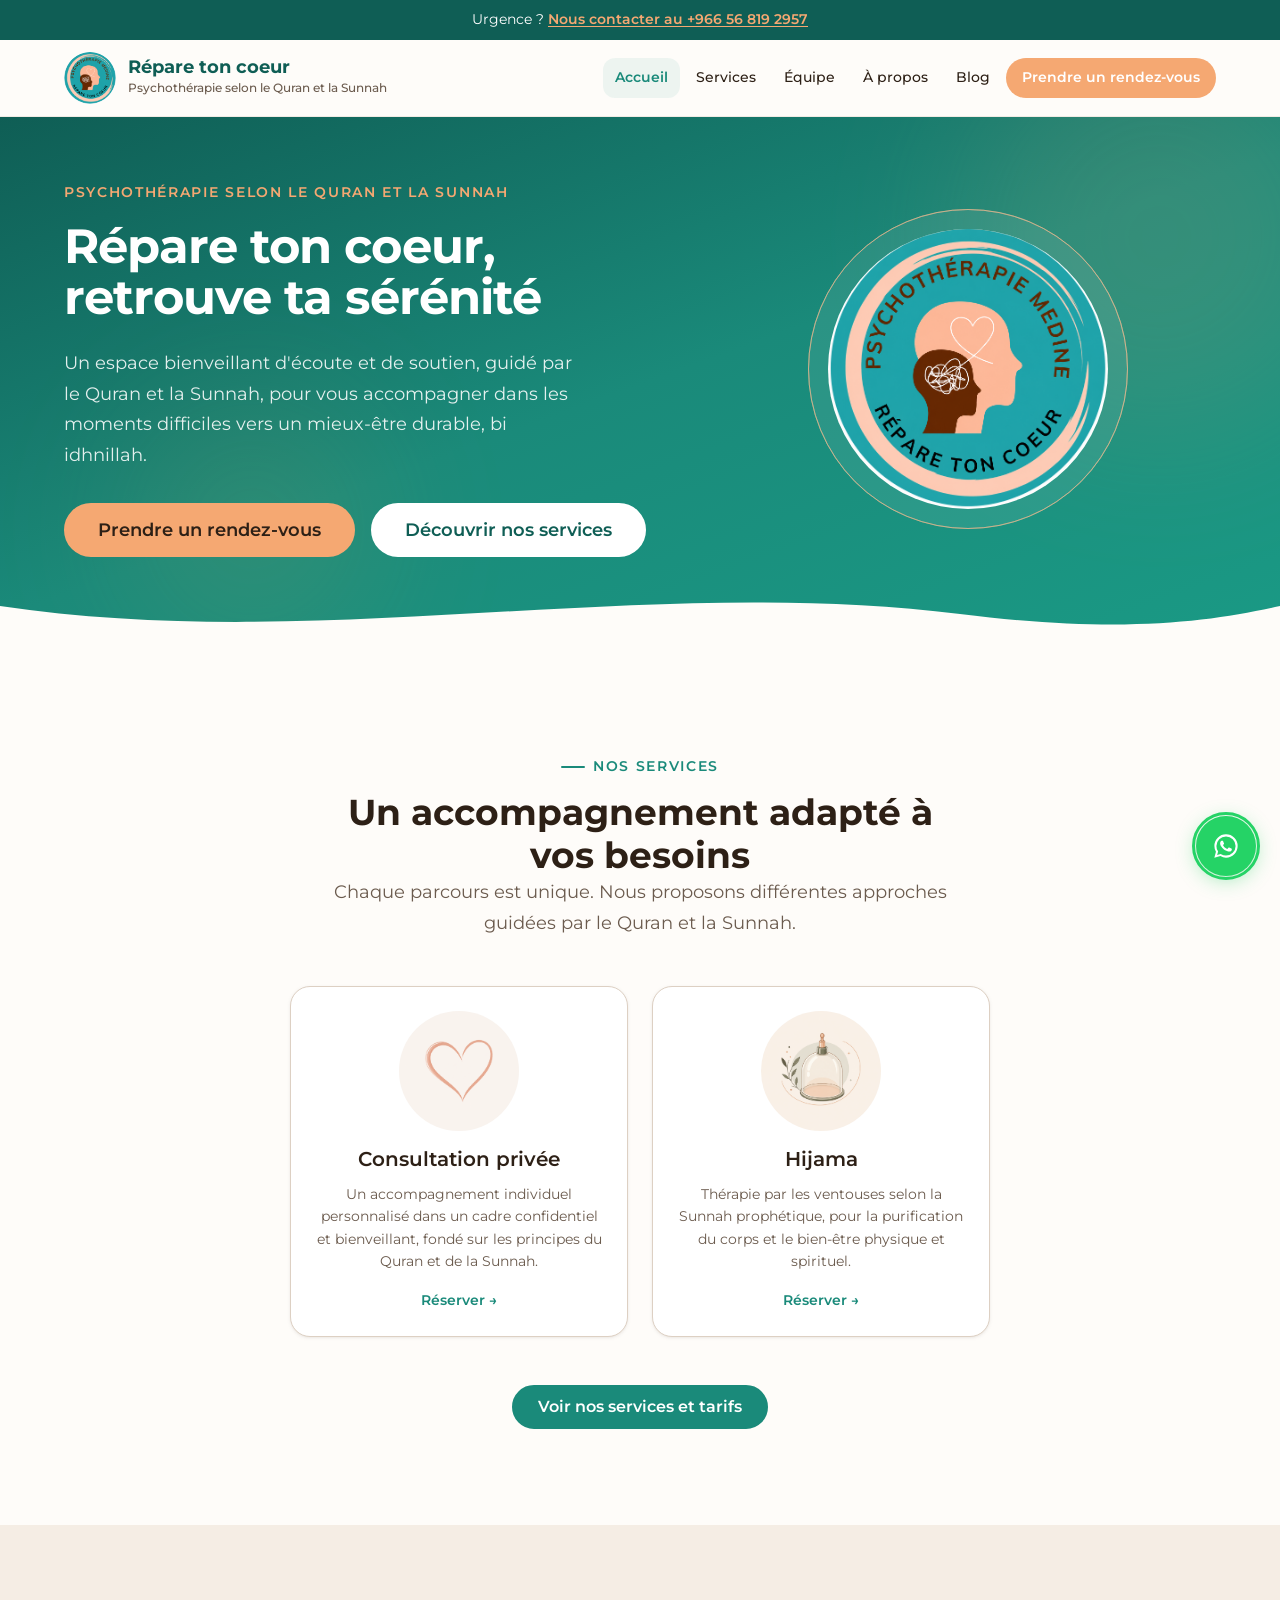
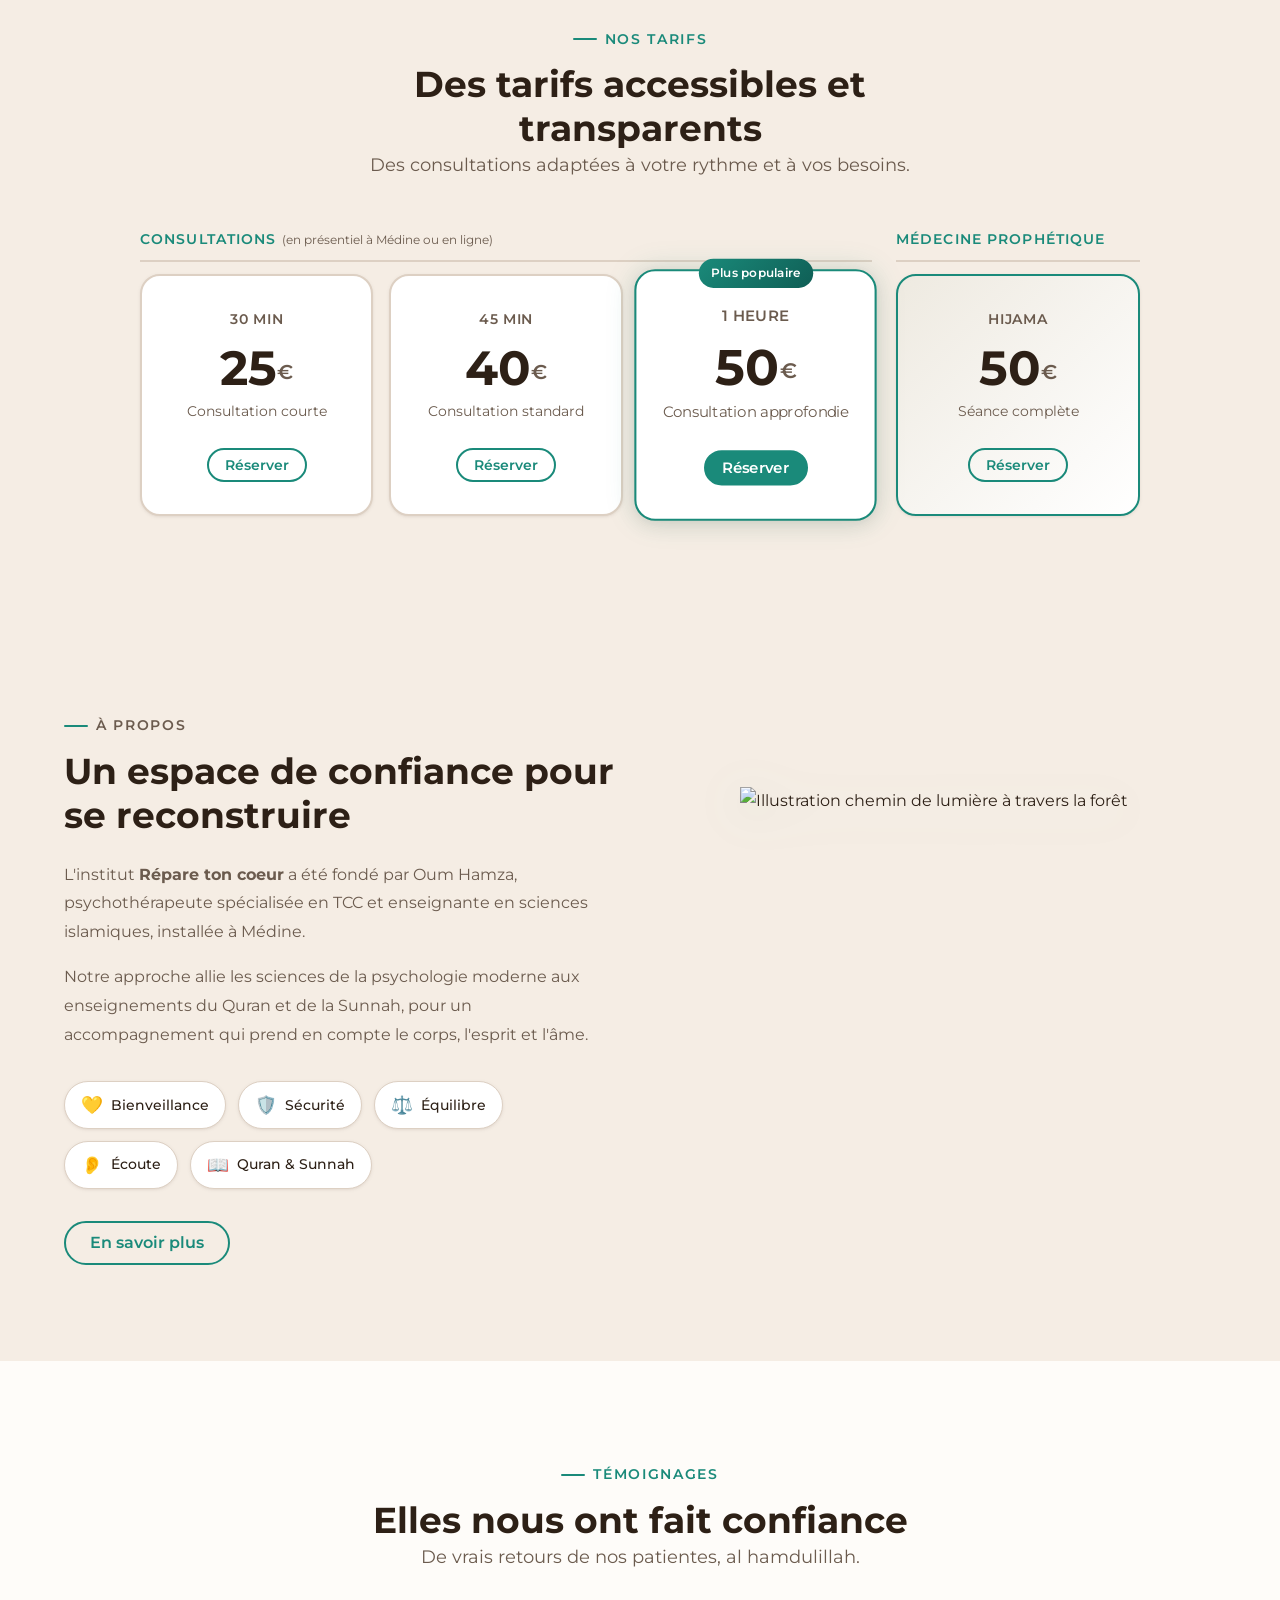
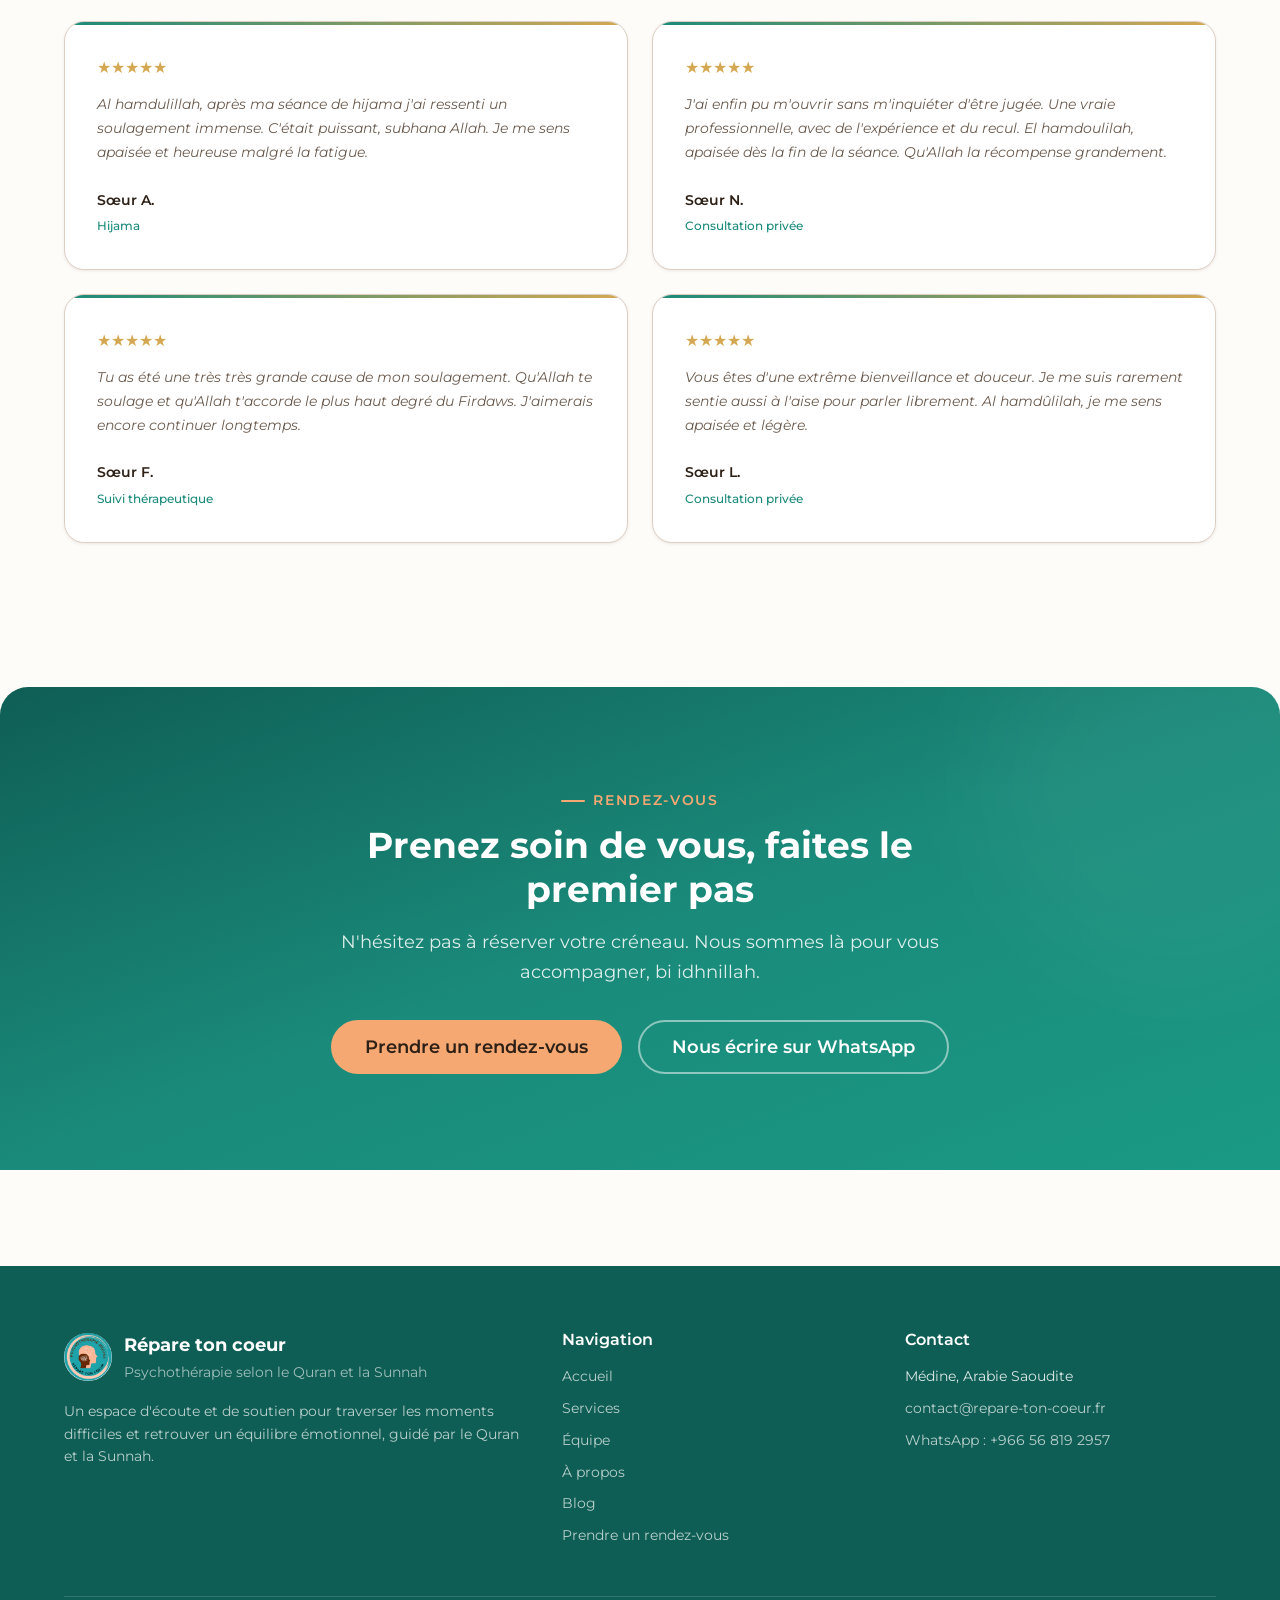
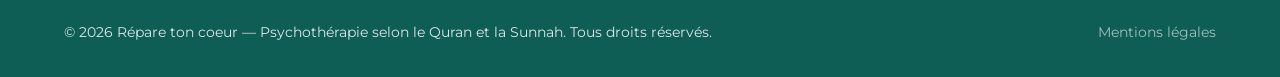
==== commit e18d4f01: "Ajout mention (en présentiel à Médine ou en ligne) sous Consultations Co-Authored-By: Claude Opus 4." ====
--- a/index.html
+++ b/index.html
@@ -1,5 +1,5 @@
 <!DOCTYPE html><html lang="fr"> <head><meta charset="UTF-8"><meta name="viewport" content="width=device-width, initial-scale=1.0"><title>Accueil | Répare ton coeur</title><meta name="description" content="Répare ton coeur — Psychothérapie selon le Quran et la Sunnah. Un espace bienveillant d'écoute et de soutien pour traverser les moments difficiles et retrouver votre sérénité."><meta property="og:title" content="Accueil | Répare ton coeur"><meta property="og:description" content="Répare ton coeur — Psychothérapie selon le Quran et la Sunnah. Un espace bienveillant d'écoute et de soutien pour traverser les moments difficiles et retrouver votre sérénité."><meta property="og:type" content="website"><meta property="og:image" content="/assets/images/og-image.jpg"><meta property="og:url" content="https://www.repare-ton-coeur.fr/"><meta property="og:locale" content="fr_FR"><meta name="twitter:card" content="summary_large_image"><link rel="canonical" href="https://www.repare-ton-coeur.fr/"><link rel="icon" type="image/x-icon" href="/favicon.ico"><link rel="sitemap" href="/sitemap-index.xml"><link rel="stylesheet" href="/_astro/a-propos.COyRzabn.css">
-<link rel="stylesheet" href="/_astro/index.DhEOX0FC.css">
+<link rel="stylesheet" href="/_astro/index.Df1_A9MJ.css">
 <style>.btn[data-astro-cid-6ygtcg62]{display:inline-flex;align-items:center;justify-content:center;gap:var(--space-2);font-family:var(--font-heading);font-weight:var(--weight-semibold);border-radius:var(--radius-full);transition:all var(--transition-normal);text-decoration:none;cursor:pointer;border:2px solid transparent;line-height:1}.btn--sm[data-astro-cid-6ygtcg62]{padding:var(--space-2) var(--space-4);font-size:var(--text-sm)}.btn--md[data-astro-cid-6ygtcg62]{padding:var(--space-3) var(--space-6);font-size:var(--text-base)}.btn--lg[data-astro-cid-6ygtcg62]{padding:var(--space-4) var(--space-8);font-size:var(--text-lg)}.btn--primary[data-astro-cid-6ygtcg62]{background-color:var(--color-primary);color:var(--color-white);border-color:var(--color-primary)}.btn--primary[data-astro-cid-6ygtcg62]:hover{background-color:var(--color-primary-dark);border-color:var(--color-primary-dark);transform:translateY(-1px);box-shadow:var(--shadow-md)}.btn--secondary[data-astro-cid-6ygtcg62]{background-color:var(--color-secondary);color:var(--color-text);border-color:var(--color-secondary)}.btn--secondary[data-astro-cid-6ygtcg62]:hover{background-color:var(--color-accent);border-color:var(--color-accent);transform:translateY(-1px);box-shadow:var(--shadow-md)}.btn--outline[data-astro-cid-6ygtcg62]{background-color:transparent;color:var(--color-primary);border-color:var(--color-primary)}.btn--outline[data-astro-cid-6ygtcg62]:hover{background-color:var(--color-primary);color:var(--color-white);transform:translateY(-1px);box-shadow:var(--shadow-md)}
 </style></head> <body>  <div class="crisis-bar" role="complementary" aria-label="Contact urgence" data-astro-cid-o4rtyv2i> <div class="crisis-bar__inner container" data-astro-cid-o4rtyv2i> <p data-astro-cid-o4rtyv2i>
 Urgence ? <a href="https://wa.me/966568192957" target="_blank" rel="noopener" data-astro-cid-o4rtyv2i>Nous contacter au +966 56 819 2957</a> </p> </div> </div>  <header class="header" id="site-header" role="banner" data-astro-cid-qlfjksao> <div class="header__inner container" data-astro-cid-qlfjksao> <a href="/" class="header__logo" aria-label="Répare ton coeur — Accueil" data-astro-cid-qlfjksao> <img src="/assets/images/logo.png" alt="Logo Psychothérapie Medine — Répare ton coeur" width="52" height="52" data-astro-cid-qlfjksao> <span class="header__brand" data-astro-cid-qlfjksao> <span class="header__brand-name" data-astro-cid-qlfjksao>Répare ton coeur</span> <span class="header__brand-sub" data-astro-cid-qlfjksao>Psychothérapie selon le Quran et la Sunnah</span> </span> </a> <div class="header__desktop-nav" data-astro-cid-qlfjksao> <nav class="nav" role="navigation" aria-label="Navigation principale" data-astro-cid-afdttjsk> <ul class="nav__list" data-astro-cid-afdttjsk> <li class="nav__item" data-astro-cid-afdttjsk> <a href="/" class="nav__link nav__link--active" aria-current="page" data-astro-cid-afdttjsk> Accueil </a> </li><li class="nav__item" data-astro-cid-afdttjsk> <a href="/services" class="nav__link" data-astro-cid-afdttjsk> Services </a> </li><li class="nav__item" data-astro-cid-afdttjsk> <a href="/equipe" class="nav__link" data-astro-cid-afdttjsk> Équipe </a> </li><li class="nav__item" data-astro-cid-afdttjsk> <a href="/a-propos" class="nav__link" data-astro-cid-afdttjsk> À propos </a> </li><li class="nav__item" data-astro-cid-afdttjsk> <a href="/blog" class="nav__link" data-astro-cid-afdttjsk> Blog </a> </li> <li class="nav__item" data-astro-cid-afdttjsk> <a href="/prendre-rendez-vous" class="nav__link nav__link--cta" data-astro-cid-afdttjsk> Prendre un rendez-vous </a> </li> </ul> </nav>  </div> <button class="header__menu-toggle" id="menu-toggle" aria-label="Ouvrir le menu de navigation" aria-expanded="false" data-astro-cid-qlfjksao> <span class="header__menu-icon" aria-hidden="true" data-astro-cid-qlfjksao></span> </button> </div> </header> <!-- Mobile nav: OUTSIDE header, styles 100% inline to avoid Astro scoping issues --> <div id="nav-overlay" style="position:fixed;inset:0;background:rgba(0,0,0,0.4);z-index:199;opacity:0;pointer-events:none;transition:opacity 250ms ease;" data-astro-cid-qlfjksao></div> <nav id="mobile-nav" style="position:fixed;top:0;right:0;bottom:0;width:min(320px,85vw);background:#fff;box-shadow:-4px 0 24px rgba(0,0,0,0.12);transform:translateX(100%);transition:transform 250ms ease;z-index:200;padding:1.5rem;overflow-y:auto;overscroll-behavior:contain;-webkit-overflow-scrolling:touch;display:none;" role="navigation" aria-label="Navigation mobile" data-astro-cid-qlfjksao> <button id="mobile-nav-close" aria-label="Fermer le menu" style="position:absolute;top:1rem;right:1rem;width:40px;height:40px;border:none;background:none;cursor:pointer;display:flex;align-items:center;justify-content:center;border-radius:0.5rem;" data-astro-cid-qlfjksao> <svg width="24" height="24" viewBox="0 0 24 24" fill="none" stroke="#2D2016" stroke-width="2" stroke-linecap="round" data-astro-cid-qlfjksao><line x1="18" y1="6" x2="6" y2="18" data-astro-cid-qlfjksao></line><line x1="6" y1="6" x2="18" y2="18" data-astro-cid-qlfjksao></line></svg> </button> <ul style="display:flex;flex-direction:column;gap:0.25rem;list-style:none;padding:0;margin:3rem 0 0 0;" data-astro-cid-qlfjksao> <li data-astro-cid-qlfjksao><a href="/" style="display:block;padding:0.75rem 1rem;font-size:1.125rem;font-weight:500;color:#2D2016;text-decoration:none;border-radius:0.5rem;" data-astro-cid-qlfjksao>Accueil</a></li> <li data-astro-cid-qlfjksao><a href="/services" style="display:block;padding:0.75rem 1rem;font-size:1.125rem;font-weight:500;color:#2D2016;text-decoration:none;border-radius:0.5rem;" data-astro-cid-qlfjksao>Services</a></li> <li data-astro-cid-qlfjksao><a href="/equipe" style="display:block;padding:0.75rem 1rem;font-size:1.125rem;font-weight:500;color:#2D2016;text-decoration:none;border-radius:0.5rem;" data-astro-cid-qlfjksao>Équipe</a></li> <li data-astro-cid-qlfjksao><a href="/a-propos" style="display:block;padding:0.75rem 1rem;font-size:1.125rem;font-weight:500;color:#2D2016;text-decoration:none;border-radius:0.5rem;" data-astro-cid-qlfjksao>À propos</a></li> <li data-astro-cid-qlfjksao><a href="/blog" style="display:block;padding:0.75rem 1rem;font-size:1.125rem;font-weight:500;color:#2D2016;text-decoration:none;border-radius:0.5rem;" data-astro-cid-qlfjksao>Blog</a></li> <li style="margin-top:1rem;" data-astro-cid-qlfjksao><a href="/prendre-rendez-vous" style="display:block;padding:0.75rem 1rem;font-size:1.125rem;font-weight:600;color:#fff;text-decoration:none;border-radius:9999px;background:#F5A872;text-align:center;" data-astro-cid-qlfjksao>Prendre un rendez-vous</a></li> </ul> </nav>  <script>
@@ -136,7 +136,7 @@
         pour vous accompagner dans les moments difficiles vers un mieux-être durable, bi idhnillah.
 </p> <div class="hero__actions" data-astro-cid-anhloy43> <a href="/prendre-rendez-vous" data-astro-cid-6ygtcg62="true" class="btn btn--secondary btn--lg"> Prendre un rendez-vous </a>  <a href="/services" data-astro-cid-6ygtcg62="true" class="btn btn--outline btn--lg"> Découvrir nos services </a>  </div> </div> <div class="hero__visual" data-astro-cid-anhloy43> <div class="hero__logo-wrap" id="hero-logo" data-astro-cid-anhloy43> <span class="pulse-ring pulse-ring--1" aria-hidden="true" data-astro-cid-anhloy43></span> <span class="pulse-ring pulse-ring--2" aria-hidden="true" data-astro-cid-anhloy43></span> <span class="pulse-ring pulse-ring--3" aria-hidden="true" data-astro-cid-anhloy43></span> <div class="hero__image-wrapper" data-astro-cid-anhloy43> <img src="/assets/images/logo.png" alt="Logo Répare ton coeur" width="300" height="300" data-astro-cid-anhloy43> </div> </div> </div> </div> <div class="hero__wave" aria-hidden="true" data-astro-cid-anhloy43> <svg viewBox="0 0 1440 100" fill="none" xmlns="http://www.w3.org/2000/svg" preserveAspectRatio="none" data-astro-cid-anhloy43> <path d="M0 40C360 100 720 0 1080 50C1260 75 1360 60 1440 40V100H0V40Z" fill="var(--color-background)" data-astro-cid-anhloy43></path> </svg> </div> </section>  <section class="services" aria-labelledby="services-title" data-astro-cid-bp4bfslc> <div class="services__inner container" data-astro-cid-bp4bfslc> <div class="services__header animate-on-scroll" data-astro-cid-bp4bfslc> <p class="eyebrow" data-astro-cid-bp4bfslc>Nos services</p> <h2 id="services-title" data-astro-cid-bp4bfslc>Un accompagnement adapté à vos besoins</h2> <p class="services__subtitle" data-astro-cid-bp4bfslc>
 Chaque parcours est unique. Nous proposons différentes approches guidées par le Quran et la Sunnah.
-</p> </div> <div class="services__grid" data-astro-cid-bp4bfslc> <article class="service-card animate-on-scroll animate-delay-1" data-astro-cid-bp4bfslc> <div class="service-card__image" data-astro-cid-bp4bfslc> <img src="/assets/images/heart-single.png" alt="Consultation privée" width="120" height="120" loading="lazy" data-astro-cid-bp4bfslc> </div> <h4 class="service-card__title" data-astro-cid-bp4bfslc>Consultation privée</h4> <p class="service-card__desc" data-astro-cid-bp4bfslc>Un accompagnement individuel personnalisé dans un cadre confidentiel et bienveillant, fondé sur les principes du Quran et de la Sunnah.</p> <a href="/prendre-rendez-vous" class="service-card__link" data-astro-cid-bp4bfslc>Réserver &rarr;</a> </article><article class="service-card animate-on-scroll animate-delay-2" data-astro-cid-bp4bfslc> <div class="service-card__image" data-astro-cid-bp4bfslc> <img src="/assets/images/hijama.png" alt="Hijama" width="120" height="120" loading="lazy" data-astro-cid-bp4bfslc> </div> <h4 class="service-card__title" data-astro-cid-bp4bfslc>Hijama</h4> <p class="service-card__desc" data-astro-cid-bp4bfslc>Thérapie par les ventouses selon la Sunnah prophétique, pour la purification du corps et le bien-être physique et spirituel.</p> <a href="/prendre-rendez-vous" class="service-card__link" data-astro-cid-bp4bfslc>Réserver &rarr;</a> </article> </div> <div class="services__cta animate-on-scroll" data-astro-cid-bp4bfslc> <a href="/services" data-astro-cid-6ygtcg62="true" class="btn btn--primary btn--md"> Voir nos services et tarifs </a>  </div> </div> </section>  <section class="pricing" aria-labelledby="pricing-title" data-astro-cid-wekg7pry> <div class="pricing__inner container" data-astro-cid-wekg7pry> <div class="pricing__header animate-on-scroll" data-astro-cid-wekg7pry> <p class="eyebrow" data-astro-cid-wekg7pry>Nos tarifs</p> <h2 id="pricing-title" data-astro-cid-wekg7pry>Des tarifs accessibles et transparents</h2> <p class="pricing__subtitle" data-astro-cid-wekg7pry>Des consultations adaptées à votre rythme et à vos besoins.</p> </div> <div class="pricing__grid" data-astro-cid-wekg7pry> <div class="pricing__group animate-on-scroll" data-astro-cid-wekg7pry> <p class="pricing__group-label" data-astro-cid-wekg7pry>Consultations</p> <div class="pricing__group-cards" data-astro-cid-wekg7pry> <div class="pricing-card" data-astro-cid-wekg7pry>  <p class="pricing-card__label" data-astro-cid-wekg7pry>30 min</p> <p class="pricing-card__price" data-astro-cid-wekg7pry><span class="pricing-card__amount" data-astro-cid-wekg7pry>25</span><span class="pricing-card__currency" data-astro-cid-wekg7pry>€</span></p> <p class="pricing-card__desc" data-astro-cid-wekg7pry>Consultation courte</p> <div class="pricing-card__action" data-astro-cid-wekg7pry> <a href="/prendre-rendez-vous" data-astro-cid-6ygtcg62="true" class="btn btn--outline btn--sm"> Réserver </a>  </div> </div><div class="pricing-card" data-astro-cid-wekg7pry>  <p class="pricing-card__label" data-astro-cid-wekg7pry>45 min</p> <p class="pricing-card__price" data-astro-cid-wekg7pry><span class="pricing-card__amount" data-astro-cid-wekg7pry>40</span><span class="pricing-card__currency" data-astro-cid-wekg7pry>€</span></p> <p class="pricing-card__desc" data-astro-cid-wekg7pry>Consultation standard</p> <div class="pricing-card__action" data-astro-cid-wekg7pry> <a href="/prendre-rendez-vous" data-astro-cid-6ygtcg62="true" class="btn btn--outline btn--sm"> Réserver </a>  </div> </div><div class="pricing-card pricing-card--popular" data-astro-cid-wekg7pry> <span class="pricing-card__badge" data-astro-cid-wekg7pry>Plus populaire</span> <p class="pricing-card__label" data-astro-cid-wekg7pry>1 heure</p> <p class="pricing-card__price" data-astro-cid-wekg7pry><span class="pricing-card__amount" data-astro-cid-wekg7pry>50</span><span class="pricing-card__currency" data-astro-cid-wekg7pry>€</span></p> <p class="pricing-card__desc" data-astro-cid-wekg7pry>Consultation approfondie</p> <div class="pricing-card__action" data-astro-cid-wekg7pry> <a href="/prendre-rendez-vous" data-astro-cid-6ygtcg62="true" class="btn btn--primary btn--sm"> Réserver </a>  </div> </div> </div> </div> <div class="pricing__group pricing__group--hijama animate-on-scroll animate-delay-2" data-astro-cid-wekg7pry> <p class="pricing__group-label" data-astro-cid-wekg7pry>Médecine prophétique</p> <div class="pricing__group-cards" data-astro-cid-wekg7pry> <div class="pricing-card pricing-card--hijama" data-astro-cid-wekg7pry> <p class="pricing-card__label" data-astro-cid-wekg7pry>Hijama</p> <p class="pricing-card__price" data-astro-cid-wekg7pry><span class="pricing-card__amount" data-astro-cid-wekg7pry>50</span><span class="pricing-card__currency" data-astro-cid-wekg7pry>€</span></p> <p class="pricing-card__desc" data-astro-cid-wekg7pry>Séance complète</p> <div class="pricing-card__action" data-astro-cid-wekg7pry> <a href="/prendre-rendez-vous" data-astro-cid-6ygtcg62="true" class="btn btn--outline btn--sm"> Réserver </a>  </div> </div> </div> </div> </div> </div> </section>  <section class="about" aria-labelledby="about-title" data-astro-cid-zsov6f23> <div class="about__inner container" data-astro-cid-zsov6f23> <div class="about__content animate-on-scroll" data-astro-cid-zsov6f23> <p class="eyebrow" data-astro-cid-zsov6f23>À propos</p> <h2 id="about-title" data-astro-cid-zsov6f23>Un espace de confiance pour se reconstruire</h2> <p data-astro-cid-zsov6f23>
+</p> </div> <div class="services__grid" data-astro-cid-bp4bfslc> <article class="service-card animate-on-scroll animate-delay-1" data-astro-cid-bp4bfslc> <div class="service-card__image" data-astro-cid-bp4bfslc> <img src="/assets/images/heart-single.png" alt="Consultation privée" width="120" height="120" loading="lazy" data-astro-cid-bp4bfslc> </div> <h4 class="service-card__title" data-astro-cid-bp4bfslc>Consultation privée</h4> <p class="service-card__desc" data-astro-cid-bp4bfslc>Un accompagnement individuel personnalisé dans un cadre confidentiel et bienveillant, fondé sur les principes du Quran et de la Sunnah.</p> <a href="/prendre-rendez-vous" class="service-card__link" data-astro-cid-bp4bfslc>Réserver &rarr;</a> </article><article class="service-card animate-on-scroll animate-delay-2" data-astro-cid-bp4bfslc> <div class="service-card__image" data-astro-cid-bp4bfslc> <img src="/assets/images/hijama.png" alt="Hijama" width="120" height="120" loading="lazy" data-astro-cid-bp4bfslc> </div> <h4 class="service-card__title" data-astro-cid-bp4bfslc>Hijama</h4> <p class="service-card__desc" data-astro-cid-bp4bfslc>Thérapie par les ventouses selon la Sunnah prophétique, pour la purification du corps et le bien-être physique et spirituel.</p> <a href="/prendre-rendez-vous" class="service-card__link" data-astro-cid-bp4bfslc>Réserver &rarr;</a> </article> </div> <div class="services__cta animate-on-scroll" data-astro-cid-bp4bfslc> <a href="/services" data-astro-cid-6ygtcg62="true" class="btn btn--primary btn--md"> Voir nos services et tarifs </a>  </div> </div> </section>  <section class="pricing" aria-labelledby="pricing-title" data-astro-cid-wekg7pry> <div class="pricing__inner container" data-astro-cid-wekg7pry> <div class="pricing__header animate-on-scroll" data-astro-cid-wekg7pry> <p class="eyebrow" data-astro-cid-wekg7pry>Nos tarifs</p> <h2 id="pricing-title" data-astro-cid-wekg7pry>Des tarifs accessibles et transparents</h2> <p class="pricing__subtitle" data-astro-cid-wekg7pry>Des consultations adaptées à votre rythme et à vos besoins.</p> </div> <div class="pricing__grid" data-astro-cid-wekg7pry> <div class="pricing__group animate-on-scroll" data-astro-cid-wekg7pry> <p class="pricing__group-label" data-astro-cid-wekg7pry>Consultations <span class="pricing__group-note" data-astro-cid-wekg7pry>(en présentiel à Médine ou en ligne)</span></p> <div class="pricing__group-cards" data-astro-cid-wekg7pry> <div class="pricing-card" data-astro-cid-wekg7pry>  <p class="pricing-card__label" data-astro-cid-wekg7pry>30 min</p> <p class="pricing-card__price" data-astro-cid-wekg7pry><span class="pricing-card__amount" data-astro-cid-wekg7pry>25</span><span class="pricing-card__currency" data-astro-cid-wekg7pry>€</span></p> <p class="pricing-card__desc" data-astro-cid-wekg7pry>Consultation courte</p> <div class="pricing-card__action" data-astro-cid-wekg7pry> <a href="/prendre-rendez-vous" data-astro-cid-6ygtcg62="true" class="btn btn--outline btn--sm"> Réserver </a>  </div> </div><div class="pricing-card" data-astro-cid-wekg7pry>  <p class="pricing-card__label" data-astro-cid-wekg7pry>45 min</p> <p class="pricing-card__price" data-astro-cid-wekg7pry><span class="pricing-card__amount" data-astro-cid-wekg7pry>40</span><span class="pricing-card__currency" data-astro-cid-wekg7pry>€</span></p> <p class="pricing-card__desc" data-astro-cid-wekg7pry>Consultation standard</p> <div class="pricing-card__action" data-astro-cid-wekg7pry> <a href="/prendre-rendez-vous" data-astro-cid-6ygtcg62="true" class="btn btn--outline btn--sm"> Réserver </a>  </div> </div><div class="pricing-card pricing-card--popular" data-astro-cid-wekg7pry> <span class="pricing-card__badge" data-astro-cid-wekg7pry>Plus populaire</span> <p class="pricing-card__label" data-astro-cid-wekg7pry>1 heure</p> <p class="pricing-card__price" data-astro-cid-wekg7pry><span class="pricing-card__amount" data-astro-cid-wekg7pry>50</span><span class="pricing-card__currency" data-astro-cid-wekg7pry>€</span></p> <p class="pricing-card__desc" data-astro-cid-wekg7pry>Consultation approfondie</p> <div class="pricing-card__action" data-astro-cid-wekg7pry> <a href="/prendre-rendez-vous" data-astro-cid-6ygtcg62="true" class="btn btn--primary btn--sm"> Réserver </a>  </div> </div> </div> </div> <div class="pricing__group pricing__group--hijama animate-on-scroll animate-delay-2" data-astro-cid-wekg7pry> <p class="pricing__group-label" data-astro-cid-wekg7pry>Médecine prophétique</p> <div class="pricing__group-cards" data-astro-cid-wekg7pry> <div class="pricing-card pricing-card--hijama" data-astro-cid-wekg7pry> <p class="pricing-card__label" data-astro-cid-wekg7pry>Hijama</p> <p class="pricing-card__price" data-astro-cid-wekg7pry><span class="pricing-card__amount" data-astro-cid-wekg7pry>50</span><span class="pricing-card__currency" data-astro-cid-wekg7pry>€</span></p> <p class="pricing-card__desc" data-astro-cid-wekg7pry>Séance complète</p> <div class="pricing-card__action" data-astro-cid-wekg7pry> <a href="/prendre-rendez-vous" data-astro-cid-6ygtcg62="true" class="btn btn--outline btn--sm"> Réserver </a>  </div> </div> </div> </div> </div> </div> </section>  <section class="about" aria-labelledby="about-title" data-astro-cid-zsov6f23> <div class="about__inner container" data-astro-cid-zsov6f23> <div class="about__content animate-on-scroll" data-astro-cid-zsov6f23> <p class="eyebrow" data-astro-cid-zsov6f23>À propos</p> <h2 id="about-title" data-astro-cid-zsov6f23>Un espace de confiance pour se reconstruire</h2> <p data-astro-cid-zsov6f23>
 L'institut <strong data-astro-cid-zsov6f23>Répare ton coeur</strong> a été fondé par Oum Hamza, psychothérapeute
         spécialisée en TCC et enseignante en sciences islamiques, installée à Médine.
 </p> <p data-astro-cid-zsov6f23>
--- a/_astro/index.Df1_A9MJ.css
+++ b/_astro/index.Df1_A9MJ.css
@@ -0,0 +1 @@
+.hero[data-astro-cid-anhloy43]{position:relative;background:linear-gradient(160deg,var(--color-primary-dark) 0%,var(--color-primary) 50%,#1A9A85 100%);color:var(--color-white);padding:var(--space-16) 0 var(--space-24);overflow:hidden}.hero__bg[data-astro-cid-anhloy43]{position:absolute;inset:0;overflow:hidden;pointer-events:none}.hero__orb[data-astro-cid-anhloy43]{position:absolute;border-radius:var(--radius-full);filter:blur(80px);opacity:.12}.hero__orb--1[data-astro-cid-anhloy43]{width:400px;height:400px;background:var(--color-secondary);top:-80px;right:-80px;animation:orb-float 8s ease-in-out infinite}.hero__orb--2[data-astro-cid-anhloy43]{width:250px;height:250px;background:var(--color-gold);bottom:0;left:10%;animation:orb-float 10s ease-in-out infinite reverse}@keyframes orb-float{0%,to{transform:translate(0)}33%{transform:translate(20px,-20px)}66%{transform:translate(-10px,15px)}}.hero__inner[data-astro-cid-anhloy43]{display:grid;grid-template-columns:1.1fr .9fr;align-items:center;gap:var(--space-12);position:relative;z-index:1}.hero__eyebrow[data-astro-cid-anhloy43]{font-size:var(--text-sm);font-weight:var(--weight-semibold);text-transform:uppercase;letter-spacing:.12em;color:var(--color-secondary);margin-bottom:var(--space-4)}.hero[data-astro-cid-anhloy43] h1[data-astro-cid-anhloy43]{color:var(--color-white);font-size:var(--text-5xl);margin-bottom:var(--space-6);line-height:1.08;letter-spacing:-.02em}.hero__text[data-astro-cid-anhloy43]{font-size:var(--text-lg);line-height:1.7;color:#ffffffe0;margin-bottom:var(--space-8);max-width:520px}.hero__actions[data-astro-cid-anhloy43]{display:flex;gap:var(--space-4);flex-wrap:wrap}.hero__actions[data-astro-cid-anhloy43] .btn{min-width:260px;text-align:center}@media(max-width:639px){.hero__actions[data-astro-cid-anhloy43] .btn{min-width:0}}.hero__actions[data-astro-cid-anhloy43] .btn--outline{background-color:var(--color-white);border-color:var(--color-white);color:var(--color-primary-dark)}.hero__actions[data-astro-cid-anhloy43] .btn--outline:hover{background-color:var(--color-white);color:var(--color-primary-dark);border-color:var(--color-white)}.hero__visual[data-astro-cid-anhloy43]{display:flex;justify-content:center;align-items:center}.hero__logo-wrap[data-astro-cid-anhloy43]{position:relative;display:flex;align-items:center;justify-content:center;animation:float 6s ease-in-out infinite}.pulse-ring[data-astro-cid-anhloy43]{position:absolute;width:320px;height:320px;border-radius:var(--radius-full);border:1px solid rgba(245,168,114,.35);animation:pulse-wave 4s ease-out infinite;pointer-events:none}.pulse-ring--2[data-astro-cid-anhloy43]{animation-delay:1.3s}.pulse-ring--3[data-astro-cid-anhloy43]{animation-delay:2.6s}@keyframes pulse-wave{0%{transform:scale(1);opacity:.5}to{transform:scale(1.55);opacity:0}}.hero__image-wrapper[data-astro-cid-anhloy43]{width:320px;height:320px;border-radius:var(--radius-full);background:#ffffff14;border:1px solid rgba(255,255,255,.12);display:flex;align-items:center;justify-content:center;overflow:hidden;position:relative;z-index:1;transition:transform .3s ease}.hero__image-wrapper[data-astro-cid-anhloy43] img[data-astro-cid-anhloy43]{width:88%;height:88%;object-fit:contain;border-radius:var(--radius-full)}@keyframes float{0%,to{transform:translateY(0)}50%{transform:translateY(-14px)}}.hero__wave[data-astro-cid-anhloy43]{position:absolute;bottom:-1px;left:0;right:0;line-height:0}.hero__wave[data-astro-cid-anhloy43] svg[data-astro-cid-anhloy43]{width:100%;height:80px}@media(max-width:1023px){.hero__inner[data-astro-cid-anhloy43]{grid-template-columns:1fr;text-align:center}.hero__eyebrow[data-astro-cid-anhloy43]{text-align:center}.hero__text[data-astro-cid-anhloy43]{max-width:none}.hero__actions[data-astro-cid-anhloy43]{justify-content:center}.hero__visual[data-astro-cid-anhloy43]{order:-1}.hero__image-wrapper[data-astro-cid-anhloy43],.pulse-ring[data-astro-cid-anhloy43]{width:220px;height:220px}}@media(max-width:639px){.hero[data-astro-cid-anhloy43]{padding:var(--space-8) 0 var(--space-16)}.hero[data-astro-cid-anhloy43] h1[data-astro-cid-anhloy43]{font-size:var(--text-3xl)}.hero__image-wrapper[data-astro-cid-anhloy43],.pulse-ring[data-astro-cid-anhloy43]{width:180px;height:180px}}.services[data-astro-cid-bp4bfslc]{padding:var(--space-24) 0}.services__header[data-astro-cid-bp4bfslc]{text-align:center;max-width:640px;margin:0 auto var(--space-12)}.services__header[data-astro-cid-bp4bfslc] .eyebrow[data-astro-cid-bp4bfslc]{justify-content:center}.services__subtitle[data-astro-cid-bp4bfslc]{font-size:var(--text-lg);color:var(--color-text-muted)}.services__grid[data-astro-cid-bp4bfslc]{display:grid;grid-template-columns:repeat(2,1fr);gap:var(--space-6);max-width:700px;margin-inline:auto}.service-card[data-astro-cid-bp4bfslc]{background:var(--color-white);border-radius:var(--radius-lg);padding:var(--space-6);box-shadow:var(--shadow-sm);transition:all var(--transition-normal);border:1px solid var(--color-border);display:flex;flex-direction:column;align-items:center;text-align:center;position:relative;overflow:hidden}.service-card[data-astro-cid-bp4bfslc]:before{content:"";position:absolute;top:0;left:0;right:0;height:3px;background:linear-gradient(90deg,var(--color-primary),var(--color-secondary));transform:scaleX(0);transition:transform var(--transition-normal)}.service-card[data-astro-cid-bp4bfslc]:hover{transform:translateY(-4px);box-shadow:var(--shadow-lg);border-color:transparent}.service-card[data-astro-cid-bp4bfslc]:hover:before{transform:scaleX(1)}.service-card__image[data-astro-cid-bp4bfslc]{width:120px;height:120px;margin-bottom:var(--space-4);flex-shrink:0;border-radius:var(--radius-full);overflow:hidden;background:var(--color-surface)}.service-card__image[data-astro-cid-bp4bfslc] img[data-astro-cid-bp4bfslc]{width:100%;height:100%;object-fit:cover}.service-card__title[data-astro-cid-bp4bfslc]{font-size:var(--text-xl);font-weight:var(--weight-semibold);margin:0 0 var(--space-3)}.service-card__desc[data-astro-cid-bp4bfslc]{font-size:var(--text-sm);color:var(--color-text-muted);line-height:1.6;margin-bottom:var(--space-4);flex-grow:1}.service-card__link[data-astro-cid-bp4bfslc]{font-size:var(--text-sm);font-weight:var(--weight-semibold);color:var(--color-primary);transition:color var(--transition-fast);margin-top:auto}.service-card__link[data-astro-cid-bp4bfslc]:hover{color:var(--color-primary-dark)}.services__cta[data-astro-cid-bp4bfslc]{text-align:center;margin-top:var(--space-12)}@media(max-width:1023px){.services__grid[data-astro-cid-bp4bfslc]{grid-template-columns:repeat(2,1fr)}}@media(max-width:639px){.services__grid[data-astro-cid-bp4bfslc]{grid-template-columns:1fr;max-width:340px;margin-inline:auto}}.about[data-astro-cid-zsov6f23]{padding:var(--space-24) 0;background-color:var(--color-surface);position:relative}.about__inner[data-astro-cid-zsov6f23]{display:grid;grid-template-columns:1fr 1fr;gap:var(--space-12);align-items:center}.about[data-astro-cid-zsov6f23] h2[data-astro-cid-zsov6f23]{margin-bottom:var(--space-6)}.about[data-astro-cid-zsov6f23] p[data-astro-cid-zsov6f23]{color:var(--color-text-muted);line-height:1.8}.about__values[data-astro-cid-zsov6f23]{display:flex;flex-wrap:wrap;gap:var(--space-3);margin:var(--space-8) 0}.about__value[data-astro-cid-zsov6f23]{display:flex;align-items:center;gap:var(--space-2);background:var(--color-white);padding:var(--space-2) var(--space-4);border-radius:var(--radius-full);font-size:var(--text-sm);font-weight:var(--weight-medium);box-shadow:var(--shadow-sm);border:1px solid var(--color-border);transition:all var(--transition-normal)}.about__value[data-astro-cid-zsov6f23]:hover{border-color:var(--color-primary);box-shadow:var(--shadow-md);transform:translateY(-2px)}.about__value-icon[data-astro-cid-zsov6f23]{font-size:1.1rem}.about__visual[data-astro-cid-zsov6f23]{display:flex;justify-content:center;align-items:center}.about__image-frame[data-astro-cid-zsov6f23]{width:100%;max-width:400px;aspect-ratio:1;display:flex;align-items:center;justify-content:center}.about__image-frame[data-astro-cid-zsov6f23] img[data-astro-cid-zsov6f23]{width:100%;height:auto;filter:drop-shadow(0 8px 24px rgba(26,138,122,.15))}@media(max-width:1023px){.about__inner[data-astro-cid-zsov6f23]{grid-template-columns:1fr;text-align:center}.about__values[data-astro-cid-zsov6f23]{justify-content:center}.about__visual[data-astro-cid-zsov6f23]{order:-1}.about__image-frame[data-astro-cid-zsov6f23]{max-width:280px}}.testimonials[data-astro-cid-dnksfipb]{padding:var(--space-24) 0}.testimonials__header[data-astro-cid-dnksfipb]{text-align:center;margin-bottom:var(--space-12)}.testimonials__header[data-astro-cid-dnksfipb] .eyebrow[data-astro-cid-dnksfipb]{justify-content:center}.testimonials__subtitle[data-astro-cid-dnksfipb]{font-size:var(--text-lg);color:var(--color-text-muted)}.testimonials__grid[data-astro-cid-dnksfipb]{display:grid;grid-template-columns:repeat(2,1fr);gap:var(--space-6)}.testimonial[data-astro-cid-dnksfipb]{background:var(--color-white);border-radius:var(--radius-lg);padding:var(--space-8);box-shadow:var(--shadow-sm);border:1px solid var(--color-border);position:relative;overflow:hidden;transition:all var(--transition-normal)}.testimonial[data-astro-cid-dnksfipb]:before{content:"";position:absolute;top:0;left:0;right:0;height:3px;background:linear-gradient(90deg,var(--color-primary),var(--color-gold))}.testimonial[data-astro-cid-dnksfipb]:hover{box-shadow:var(--shadow-md);transform:translateY(-2px)}.testimonial__stars[data-astro-cid-dnksfipb]{margin-bottom:var(--space-3)}.star[data-astro-cid-dnksfipb]{font-size:1rem;color:var(--color-border)}.star--filled[data-astro-cid-dnksfipb]{color:var(--color-gold)}.testimonial__text[data-astro-cid-dnksfipb]{font-style:italic;line-height:1.7;color:var(--color-text-muted);margin-bottom:var(--space-6);font-size:var(--text-sm)}.testimonial__footer[data-astro-cid-dnksfipb]{display:flex;flex-direction:column;gap:var(--space-1)}.testimonial__author[data-astro-cid-dnksfipb]{font-style:normal;font-weight:var(--weight-semibold);color:var(--color-text);font-size:var(--text-sm)}.testimonial__context[data-astro-cid-dnksfipb]{font-size:var(--text-xs);color:var(--color-primary);font-weight:var(--weight-medium)}@media(max-width:1023px){.testimonials__grid[data-astro-cid-dnksfipb]{grid-template-columns:1fr;max-width:600px;margin-inline:auto}}.pricing[data-astro-cid-wekg7pry]{padding:var(--space-24) 0;background:var(--color-surface);position:relative}.pricing__header[data-astro-cid-wekg7pry]{text-align:center;max-width:640px;margin:0 auto var(--space-12)}.pricing__header[data-astro-cid-wekg7pry] .eyebrow[data-astro-cid-wekg7pry]{justify-content:center}.pricing__subtitle[data-astro-cid-wekg7pry]{font-size:var(--text-lg);color:var(--color-text-muted)}.pricing__grid[data-astro-cid-wekg7pry]{display:grid;grid-template-columns:3fr 1fr;gap:var(--space-6);max-width:1000px;margin-inline:auto;align-items:start}.pricing__group-label[data-astro-cid-wekg7pry]{font-size:var(--text-sm);font-weight:var(--weight-semibold);text-transform:uppercase;letter-spacing:.08em;color:var(--color-primary);margin-bottom:var(--space-3);padding-bottom:var(--space-2);border-bottom:2px solid var(--color-border)}.pricing__group-note[data-astro-cid-wekg7pry]{text-transform:none;font-weight:var(--weight-regular);letter-spacing:normal;font-size:var(--text-xs);color:var(--color-text-muted)}.pricing__group-cards[data-astro-cid-wekg7pry]{display:grid;grid-template-columns:repeat(3,1fr);gap:var(--space-4)}.pricing__group--hijama[data-astro-cid-wekg7pry] .pricing__group-cards[data-astro-cid-wekg7pry]{grid-template-columns:1fr}.pricing-card[data-astro-cid-wekg7pry]{background:var(--color-white);border-radius:var(--radius-lg);padding:var(--space-8) var(--space-4);text-align:center;box-shadow:var(--shadow-sm);border:2px solid var(--color-border);transition:all var(--transition-normal);position:relative;display:flex;flex-direction:column}.pricing-card[data-astro-cid-wekg7pry]:hover{transform:translateY(-4px);box-shadow:var(--shadow-lg)}.pricing-card--popular[data-astro-cid-wekg7pry]{border-color:var(--color-primary);box-shadow:var(--shadow-md),var(--shadow-glow);transform:scale(1.04)}.pricing-card--popular[data-astro-cid-wekg7pry]:hover{transform:scale(1.04) translateY(-4px)}.pricing-card--hijama[data-astro-cid-wekg7pry]{border-color:var(--color-primary);background:linear-gradient(135deg,rgba(26,138,122,.03),var(--color-white))}.pricing-card__badge[data-astro-cid-wekg7pry]{position:absolute;top:-12px;left:50%;transform:translate(-50%);background:linear-gradient(135deg,var(--color-primary),var(--color-primary-dark));color:var(--color-white);font-size:var(--text-xs);font-weight:var(--weight-semibold);padding:var(--space-1) var(--space-3);border-radius:var(--radius-full);white-space:nowrap}.pricing-card__label[data-astro-cid-wekg7pry]{font-size:var(--text-sm);font-weight:var(--weight-semibold);color:var(--color-text-muted);text-transform:uppercase;letter-spacing:.05em;margin-bottom:var(--space-3)}.pricing-card__price[data-astro-cid-wekg7pry]{margin-bottom:var(--space-2);line-height:1}.pricing-card__amount[data-astro-cid-wekg7pry]{font-size:var(--text-5xl);font-weight:var(--weight-bold);color:var(--color-text)}.pricing-card__currency[data-astro-cid-wekg7pry]{font-size:var(--text-xl);font-weight:var(--weight-semibold);color:var(--color-text-muted);vertical-align:super}.pricing-card__desc[data-astro-cid-wekg7pry]{font-size:var(--text-sm);color:var(--color-text-muted);margin-bottom:var(--space-6);flex-grow:1}.pricing-card__action[data-astro-cid-wekg7pry]{margin-top:auto}@media(max-width:1023px){.pricing__grid[data-astro-cid-wekg7pry]{grid-template-columns:1fr}.pricing__group-cards[data-astro-cid-wekg7pry]{grid-template-columns:repeat(3,1fr)}.pricing-card--popular[data-astro-cid-wekg7pry]{transform:none}.pricing-card--popular[data-astro-cid-wekg7pry]:hover{transform:translateY(-4px)}}@media(max-width:639px){.pricing__group-cards[data-astro-cid-wekg7pry]{grid-template-columns:1fr;max-width:280px;margin-inline:auto}}.contact-section[data-astro-cid-zbjjch6a]{padding:var(--space-24) 0;background:linear-gradient(160deg,var(--color-primary-dark) 0%,var(--color-primary) 50%,#1A9A85 100%);color:var(--color-white);text-align:center;border-radius:var(--radius-xl) var(--radius-xl) 0 0;margin-top:var(--space-12);position:relative;overflow:hidden}.contact-section[data-astro-cid-zbjjch6a]:before{content:"";position:absolute;top:-100px;right:-100px;width:400px;height:400px;border-radius:var(--radius-full);background:#ffffff0a;filter:blur(60px)}.contact-section__header[data-astro-cid-zbjjch6a]{max-width:640px;margin:0 auto var(--space-8);position:relative;z-index:1}.contact-section[data-astro-cid-zbjjch6a] .eyebrow[data-astro-cid-zbjjch6a]:before{background:var(--color-secondary)}.contact-section[data-astro-cid-zbjjch6a] h2[data-astro-cid-zbjjch6a]{color:var(--color-white);margin-bottom:var(--space-4)}.contact-section__subtitle[data-astro-cid-zbjjch6a]{font-size:var(--text-lg);color:#ffffffd9}.contact-section__cta[data-astro-cid-zbjjch6a]{display:flex;gap:var(--space-4);justify-content:center;flex-wrap:wrap;position:relative;z-index:1}.contact-section__cta[data-astro-cid-zbjjch6a] .btn--outline{border-color:#ffffff80;color:var(--color-white)}.contact-section__cta[data-astro-cid-zbjjch6a] .btn--outline:hover{background-color:var(--color-white);color:var(--color-primary-dark);border-color:var(--color-white)}
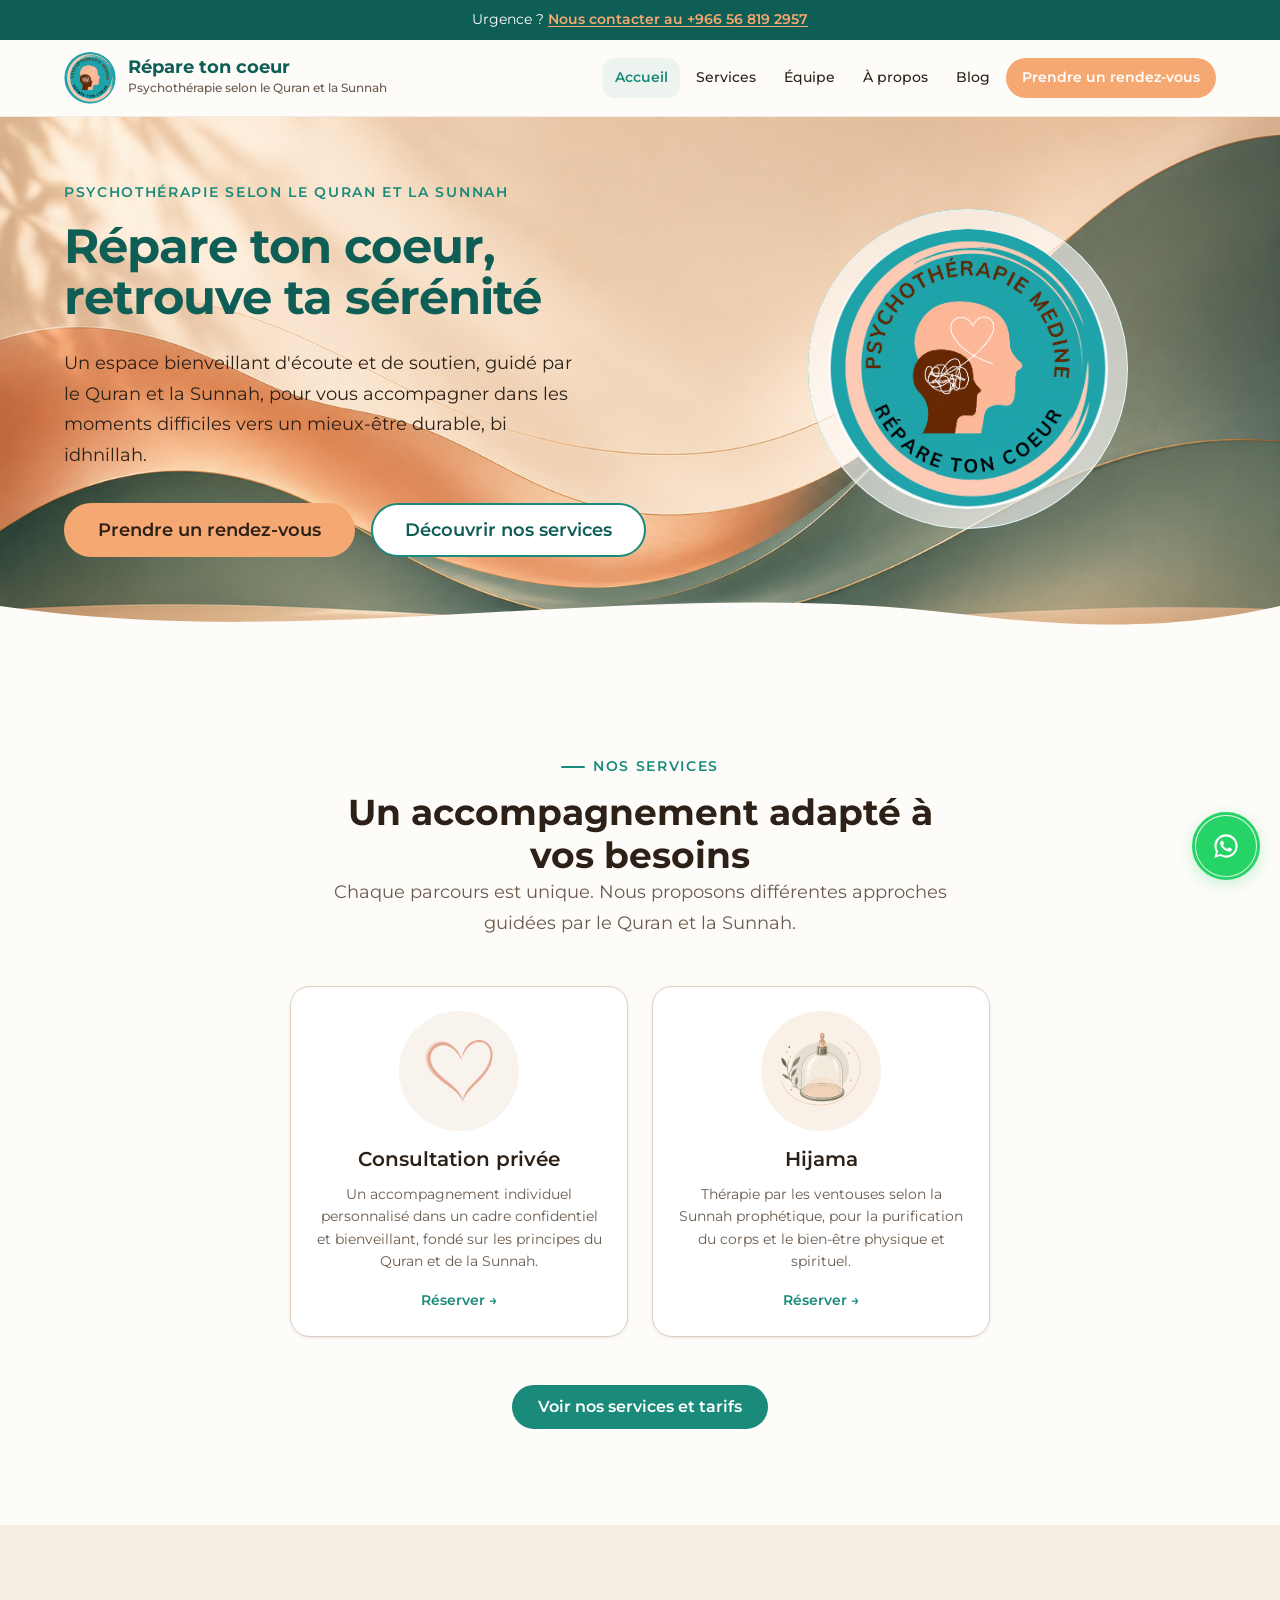
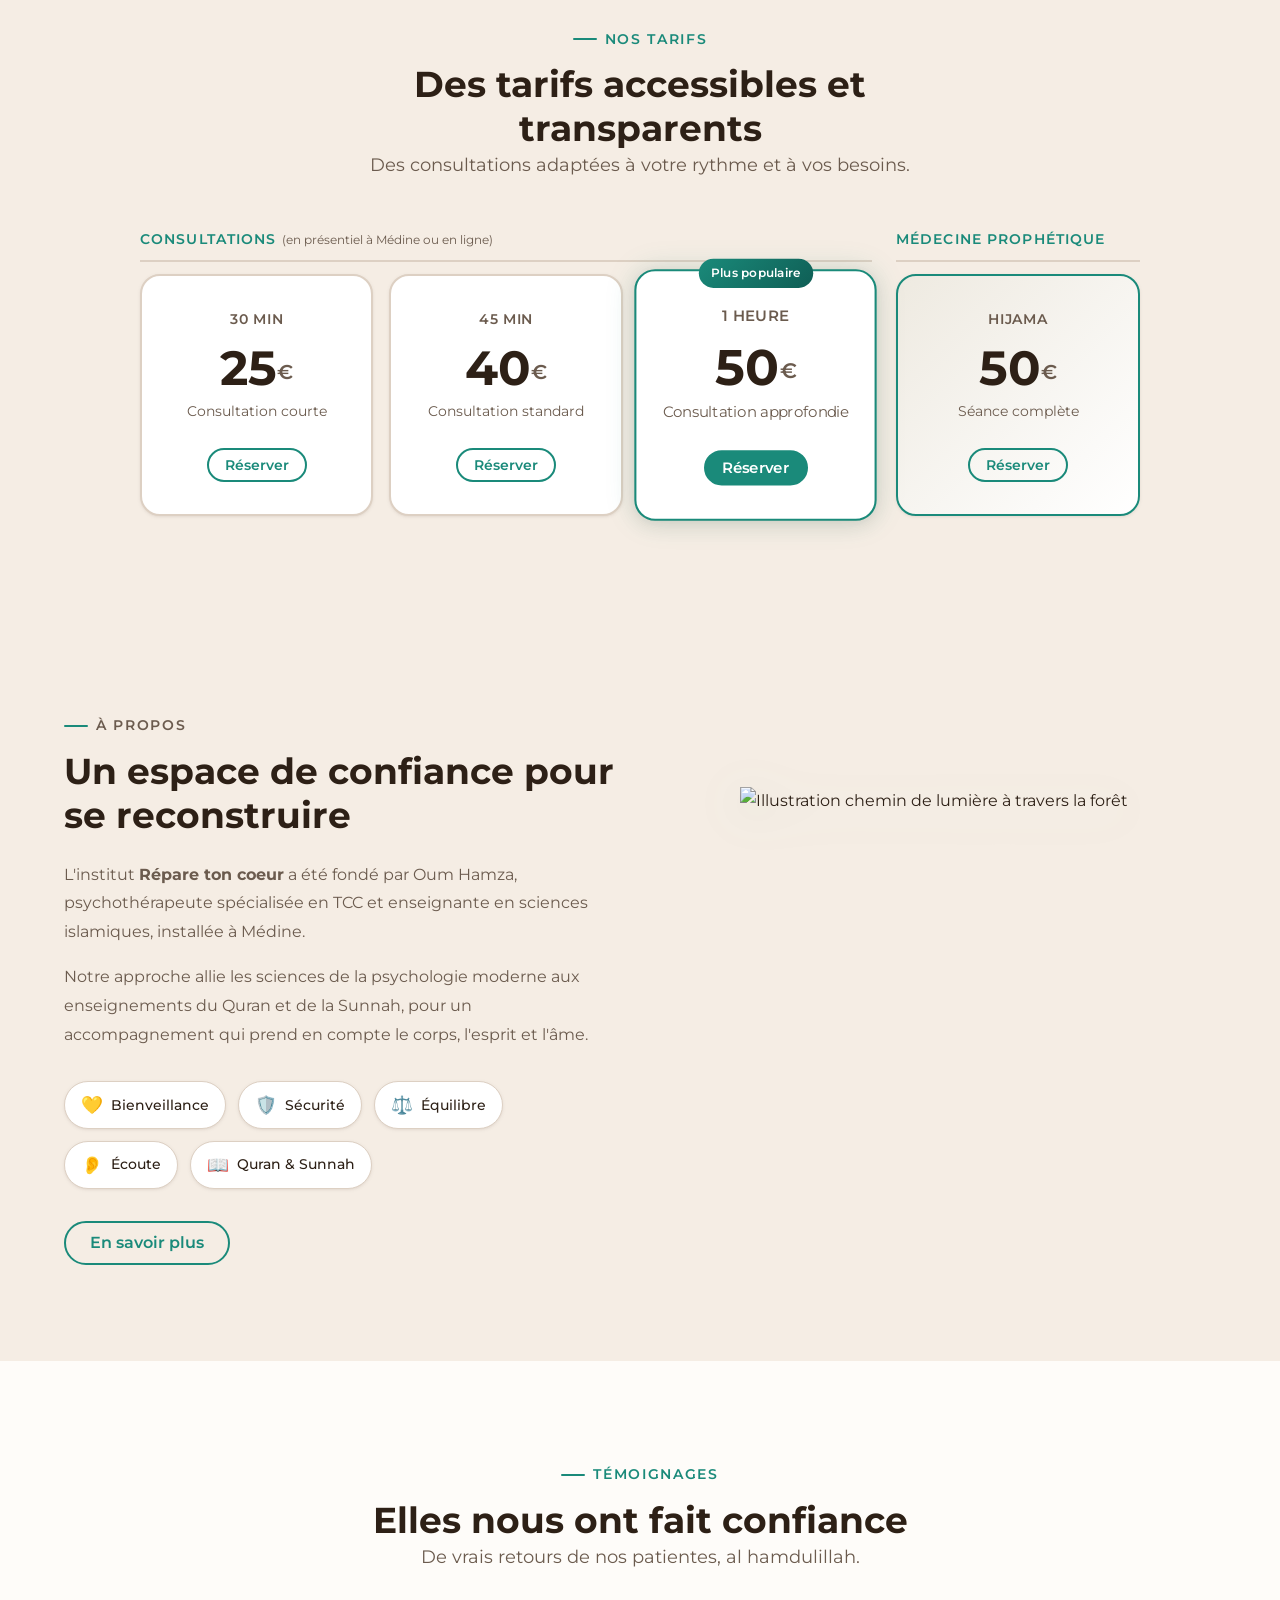
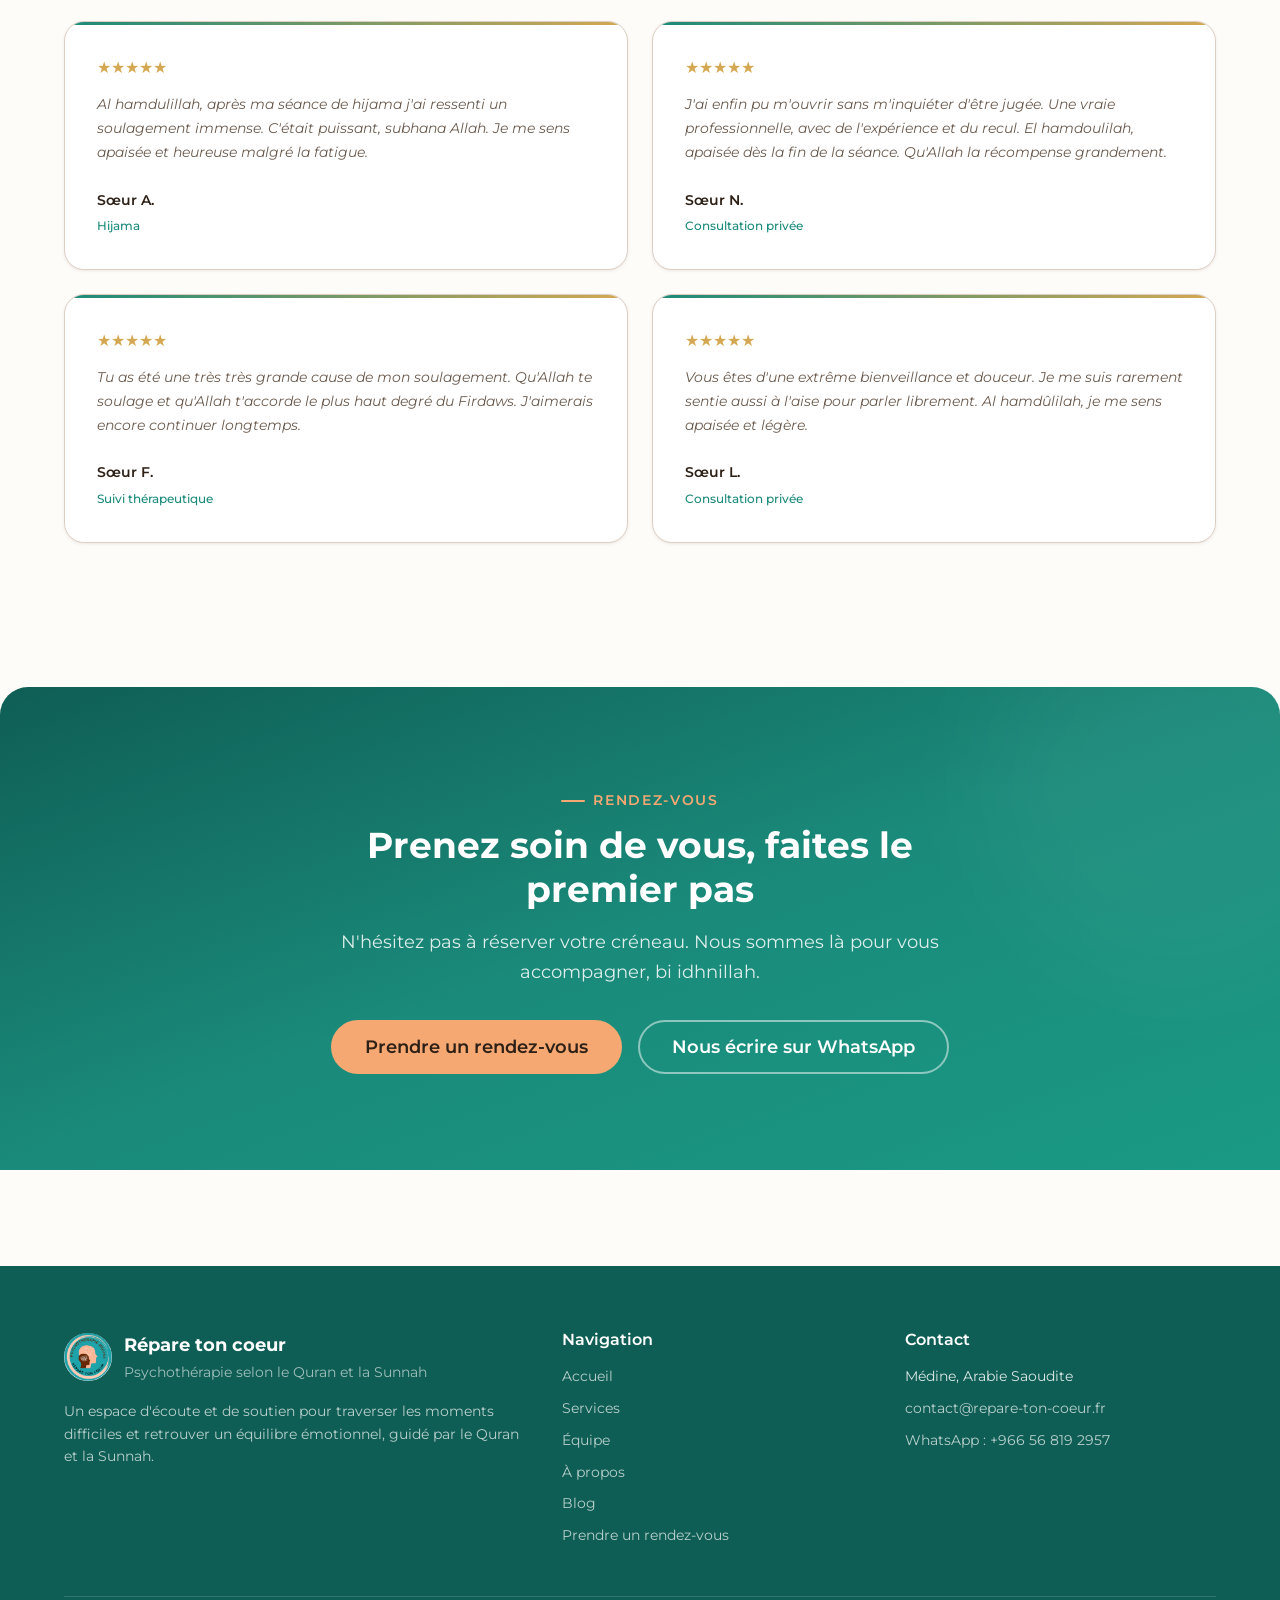
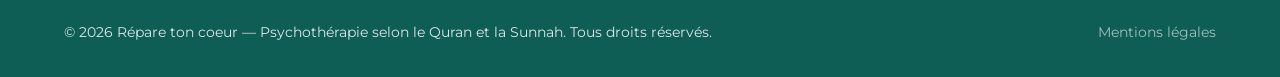
==== commit a8f80a62: "Remplacement fond vert hero par image vagues beige/vert + adaptation couleurs texte Co-Authored-By: " ====
--- a/index.html
+++ b/index.html
@@ -1,5 +1,5 @@
 <!DOCTYPE html><html lang="fr"> <head><meta charset="UTF-8"><meta name="viewport" content="width=device-width, initial-scale=1.0"><title>Accueil | Répare ton coeur</title><meta name="description" content="Répare ton coeur — Psychothérapie selon le Quran et la Sunnah. Un espace bienveillant d'écoute et de soutien pour traverser les moments difficiles et retrouver votre sérénité."><meta property="og:title" content="Accueil | Répare ton coeur"><meta property="og:description" content="Répare ton coeur — Psychothérapie selon le Quran et la Sunnah. Un espace bienveillant d'écoute et de soutien pour traverser les moments difficiles et retrouver votre sérénité."><meta property="og:type" content="website"><meta property="og:image" content="/assets/images/og-image.jpg"><meta property="og:url" content="https://www.repare-ton-coeur.fr/"><meta property="og:locale" content="fr_FR"><meta name="twitter:card" content="summary_large_image"><link rel="canonical" href="https://www.repare-ton-coeur.fr/"><link rel="icon" type="image/x-icon" href="/favicon.ico"><link rel="sitemap" href="/sitemap-index.xml"><link rel="stylesheet" href="/_astro/a-propos.COyRzabn.css">
-<link rel="stylesheet" href="/_astro/index.Df1_A9MJ.css">
+<link rel="stylesheet" href="/_astro/index.CKnEO8ep.css">
 <style>.btn[data-astro-cid-6ygtcg62]{display:inline-flex;align-items:center;justify-content:center;gap:var(--space-2);font-family:var(--font-heading);font-weight:var(--weight-semibold);border-radius:var(--radius-full);transition:all var(--transition-normal);text-decoration:none;cursor:pointer;border:2px solid transparent;line-height:1}.btn--sm[data-astro-cid-6ygtcg62]{padding:var(--space-2) var(--space-4);font-size:var(--text-sm)}.btn--md[data-astro-cid-6ygtcg62]{padding:var(--space-3) var(--space-6);font-size:var(--text-base)}.btn--lg[data-astro-cid-6ygtcg62]{padding:var(--space-4) var(--space-8);font-size:var(--text-lg)}.btn--primary[data-astro-cid-6ygtcg62]{background-color:var(--color-primary);color:var(--color-white);border-color:var(--color-primary)}.btn--primary[data-astro-cid-6ygtcg62]:hover{background-color:var(--color-primary-dark);border-color:var(--color-primary-dark);transform:translateY(-1px);box-shadow:var(--shadow-md)}.btn--secondary[data-astro-cid-6ygtcg62]{background-color:var(--color-secondary);color:var(--color-text);border-color:var(--color-secondary)}.btn--secondary[data-astro-cid-6ygtcg62]:hover{background-color:var(--color-accent);border-color:var(--color-accent);transform:translateY(-1px);box-shadow:var(--shadow-md)}.btn--outline[data-astro-cid-6ygtcg62]{background-color:transparent;color:var(--color-primary);border-color:var(--color-primary)}.btn--outline[data-astro-cid-6ygtcg62]:hover{background-color:var(--color-primary);color:var(--color-white);transform:translateY(-1px);box-shadow:var(--shadow-md)}
 </style></head> <body>  <div class="crisis-bar" role="complementary" aria-label="Contact urgence" data-astro-cid-o4rtyv2i> <div class="crisis-bar__inner container" data-astro-cid-o4rtyv2i> <p data-astro-cid-o4rtyv2i>
 Urgence ? <a href="https://wa.me/966568192957" target="_blank" rel="noopener" data-astro-cid-o4rtyv2i>Nous contacter au +966 56 819 2957</a> </p> </div> </div>  <header class="header" id="site-header" role="banner" data-astro-cid-qlfjksao> <div class="header__inner container" data-astro-cid-qlfjksao> <a href="/" class="header__logo" aria-label="Répare ton coeur — Accueil" data-astro-cid-qlfjksao> <img src="/assets/images/logo.png" alt="Logo Psychothérapie Medine — Répare ton coeur" width="52" height="52" data-astro-cid-qlfjksao> <span class="header__brand" data-astro-cid-qlfjksao> <span class="header__brand-name" data-astro-cid-qlfjksao>Répare ton coeur</span> <span class="header__brand-sub" data-astro-cid-qlfjksao>Psychothérapie selon le Quran et la Sunnah</span> </span> </a> <div class="header__desktop-nav" data-astro-cid-qlfjksao> <nav class="nav" role="navigation" aria-label="Navigation principale" data-astro-cid-afdttjsk> <ul class="nav__list" data-astro-cid-afdttjsk> <li class="nav__item" data-astro-cid-afdttjsk> <a href="/" class="nav__link nav__link--active" aria-current="page" data-astro-cid-afdttjsk> Accueil </a> </li><li class="nav__item" data-astro-cid-afdttjsk> <a href="/services" class="nav__link" data-astro-cid-afdttjsk> Services </a> </li><li class="nav__item" data-astro-cid-afdttjsk> <a href="/equipe" class="nav__link" data-astro-cid-afdttjsk> Équipe </a> </li><li class="nav__item" data-astro-cid-afdttjsk> <a href="/a-propos" class="nav__link" data-astro-cid-afdttjsk> À propos </a> </li><li class="nav__item" data-astro-cid-afdttjsk> <a href="/blog" class="nav__link" data-astro-cid-afdttjsk> Blog </a> </li> <li class="nav__item" data-astro-cid-afdttjsk> <a href="/prendre-rendez-vous" class="nav__link nav__link--cta" data-astro-cid-afdttjsk> Prendre un rendez-vous </a> </li> </ul> </nav>  </div> <button class="header__menu-toggle" id="menu-toggle" aria-label="Ouvrir le menu de navigation" aria-expanded="false" data-astro-cid-qlfjksao> <span class="header__menu-icon" aria-hidden="true" data-astro-cid-qlfjksao></span> </button> </div> </header> <!-- Mobile nav: OUTSIDE header, styles 100% inline to avoid Astro scoping issues --> <div id="nav-overlay" style="position:fixed;inset:0;background:rgba(0,0,0,0.4);z-index:199;opacity:0;pointer-events:none;transition:opacity 250ms ease;" data-astro-cid-qlfjksao></div> <nav id="mobile-nav" style="position:fixed;top:0;right:0;bottom:0;width:min(320px,85vw);background:#fff;box-shadow:-4px 0 24px rgba(0,0,0,0.12);transform:translateX(100%);transition:transform 250ms ease;z-index:200;padding:1.5rem;overflow-y:auto;overscroll-behavior:contain;-webkit-overflow-scrolling:touch;display:none;" role="navigation" aria-label="Navigation mobile" data-astro-cid-qlfjksao> <button id="mobile-nav-close" aria-label="Fermer le menu" style="position:absolute;top:1rem;right:1rem;width:40px;height:40px;border:none;background:none;cursor:pointer;display:flex;align-items:center;justify-content:center;border-radius:0.5rem;" data-astro-cid-qlfjksao> <svg width="24" height="24" viewBox="0 0 24 24" fill="none" stroke="#2D2016" stroke-width="2" stroke-linecap="round" data-astro-cid-qlfjksao><line x1="18" y1="6" x2="6" y2="18" data-astro-cid-qlfjksao></line><line x1="6" y1="6" x2="18" y2="18" data-astro-cid-qlfjksao></line></svg> </button> <ul style="display:flex;flex-direction:column;gap:0.25rem;list-style:none;padding:0;margin:3rem 0 0 0;" data-astro-cid-qlfjksao> <li data-astro-cid-qlfjksao><a href="/" style="display:block;padding:0.75rem 1rem;font-size:1.125rem;font-weight:500;color:#2D2016;text-decoration:none;border-radius:0.5rem;" data-astro-cid-qlfjksao>Accueil</a></li> <li data-astro-cid-qlfjksao><a href="/services" style="display:block;padding:0.75rem 1rem;font-size:1.125rem;font-weight:500;color:#2D2016;text-decoration:none;border-radius:0.5rem;" data-astro-cid-qlfjksao>Services</a></li> <li data-astro-cid-qlfjksao><a href="/equipe" style="display:block;padding:0.75rem 1rem;font-size:1.125rem;font-weight:500;color:#2D2016;text-decoration:none;border-radius:0.5rem;" data-astro-cid-qlfjksao>Équipe</a></li> <li data-astro-cid-qlfjksao><a href="/a-propos" style="display:block;padding:0.75rem 1rem;font-size:1.125rem;font-weight:500;color:#2D2016;text-decoration:none;border-radius:0.5rem;" data-astro-cid-qlfjksao>À propos</a></li> <li data-astro-cid-qlfjksao><a href="/blog" style="display:block;padding:0.75rem 1rem;font-size:1.125rem;font-weight:500;color:#2D2016;text-decoration:none;border-radius:0.5rem;" data-astro-cid-qlfjksao>Blog</a></li> <li style="margin-top:1rem;" data-astro-cid-qlfjksao><a href="/prendre-rendez-vous" style="display:block;padding:0.75rem 1rem;font-size:1.125rem;font-weight:600;color:#fff;text-decoration:none;border-radius:9999px;background:#F5A872;text-align:center;" data-astro-cid-qlfjksao>Prendre un rendez-vous</a></li> </ul> </nav>  <script>
--- a/_astro/index.CKnEO8ep.css
+++ b/_astro/index.CKnEO8ep.css
@@ -0,0 +1 @@
+.hero[data-astro-cid-anhloy43]{position:relative;background:url(/assets/images/hero-bg.png) center center / cover no-repeat;color:var(--color-white);padding:var(--space-16) 0 var(--space-24);overflow:hidden}.hero__bg[data-astro-cid-anhloy43]{position:absolute;inset:0;overflow:hidden;pointer-events:none}.hero__orb[data-astro-cid-anhloy43]{position:absolute;border-radius:var(--radius-full);filter:blur(80px);opacity:.12}.hero__orb--1[data-astro-cid-anhloy43]{width:400px;height:400px;background:var(--color-secondary);top:-80px;right:-80px;animation:orb-float 8s ease-in-out infinite}.hero__orb--2[data-astro-cid-anhloy43]{width:250px;height:250px;background:var(--color-gold);bottom:0;left:10%;animation:orb-float 10s ease-in-out infinite reverse}@keyframes orb-float{0%,to{transform:translate(0)}33%{transform:translate(20px,-20px)}66%{transform:translate(-10px,15px)}}.hero__inner[data-astro-cid-anhloy43]{display:grid;grid-template-columns:1.1fr .9fr;align-items:center;gap:var(--space-12);position:relative;z-index:1}.hero__eyebrow[data-astro-cid-anhloy43]{font-size:var(--text-sm);font-weight:var(--weight-semibold);text-transform:uppercase;letter-spacing:.12em;color:var(--color-primary);margin-bottom:var(--space-4)}.hero[data-astro-cid-anhloy43] h1[data-astro-cid-anhloy43]{color:var(--color-primary-dark);font-size:var(--text-5xl);margin-bottom:var(--space-6);line-height:1.08;letter-spacing:-.02em}.hero__text[data-astro-cid-anhloy43]{font-size:var(--text-lg);line-height:1.7;color:var(--color-text);margin-bottom:var(--space-8);max-width:520px}.hero__actions[data-astro-cid-anhloy43]{display:flex;gap:var(--space-4);flex-wrap:wrap}.hero__actions[data-astro-cid-anhloy43] .btn{min-width:260px;text-align:center}@media(max-width:639px){.hero__actions[data-astro-cid-anhloy43] .btn{min-width:0}}.hero__actions[data-astro-cid-anhloy43] .btn--outline{background-color:var(--color-white);border-color:var(--color-primary);color:var(--color-primary-dark)}.hero__actions[data-astro-cid-anhloy43] .btn--outline:hover{background-color:var(--color-primary);color:var(--color-white);border-color:var(--color-primary)}.hero__visual[data-astro-cid-anhloy43]{display:flex;justify-content:center;align-items:center}.hero__logo-wrap[data-astro-cid-anhloy43]{position:relative;display:flex;align-items:center;justify-content:center;animation:float 6s ease-in-out infinite}.pulse-ring[data-astro-cid-anhloy43]{position:absolute;width:320px;height:320px;border-radius:var(--radius-full);border:1px solid rgba(42,154,138,.35);animation:pulse-wave 4s ease-out infinite;pointer-events:none}.pulse-ring--2[data-astro-cid-anhloy43]{animation-delay:1.3s}.pulse-ring--3[data-astro-cid-anhloy43]{animation-delay:2.6s}@keyframes pulse-wave{0%{transform:scale(1);opacity:.5}to{transform:scale(1.55);opacity:0}}.hero__image-wrapper[data-astro-cid-anhloy43]{width:320px;height:320px;border-radius:var(--radius-full);background:#fff9;border:1px solid rgba(255,255,255,.8);display:flex;align-items:center;justify-content:center;overflow:hidden;position:relative;z-index:1;transition:transform .3s ease}.hero__image-wrapper[data-astro-cid-anhloy43] img[data-astro-cid-anhloy43]{width:88%;height:88%;object-fit:contain;border-radius:var(--radius-full)}@keyframes float{0%,to{transform:translateY(0)}50%{transform:translateY(-14px)}}.hero__wave[data-astro-cid-anhloy43]{position:absolute;bottom:-1px;left:0;right:0;line-height:0}.hero__wave[data-astro-cid-anhloy43] svg[data-astro-cid-anhloy43]{width:100%;height:80px}@media(max-width:1023px){.hero__inner[data-astro-cid-anhloy43]{grid-template-columns:1fr;text-align:center}.hero__eyebrow[data-astro-cid-anhloy43]{text-align:center}.hero__text[data-astro-cid-anhloy43]{max-width:none}.hero__actions[data-astro-cid-anhloy43]{justify-content:center}.hero__visual[data-astro-cid-anhloy43]{order:-1}.hero__image-wrapper[data-astro-cid-anhloy43],.pulse-ring[data-astro-cid-anhloy43]{width:220px;height:220px}}@media(max-width:639px){.hero[data-astro-cid-anhloy43]{padding:var(--space-8) 0 var(--space-16)}.hero[data-astro-cid-anhloy43] h1[data-astro-cid-anhloy43]{font-size:var(--text-3xl)}.hero__image-wrapper[data-astro-cid-anhloy43],.pulse-ring[data-astro-cid-anhloy43]{width:180px;height:180px}}.services[data-astro-cid-bp4bfslc]{padding:var(--space-24) 0}.services__header[data-astro-cid-bp4bfslc]{text-align:center;max-width:640px;margin:0 auto var(--space-12)}.services__header[data-astro-cid-bp4bfslc] .eyebrow[data-astro-cid-bp4bfslc]{justify-content:center}.services__subtitle[data-astro-cid-bp4bfslc]{font-size:var(--text-lg);color:var(--color-text-muted)}.services__grid[data-astro-cid-bp4bfslc]{display:grid;grid-template-columns:repeat(2,1fr);gap:var(--space-6);max-width:700px;margin-inline:auto}.service-card[data-astro-cid-bp4bfslc]{background:var(--color-white);border-radius:var(--radius-lg);padding:var(--space-6);box-shadow:var(--shadow-sm);transition:all var(--transition-normal);border:1px solid var(--color-border);display:flex;flex-direction:column;align-items:center;text-align:center;position:relative;overflow:hidden}.service-card[data-astro-cid-bp4bfslc]:before{content:"";position:absolute;top:0;left:0;right:0;height:3px;background:linear-gradient(90deg,var(--color-primary),var(--color-secondary));transform:scaleX(0);transition:transform var(--transition-normal)}.service-card[data-astro-cid-bp4bfslc]:hover{transform:translateY(-4px);box-shadow:var(--shadow-lg);border-color:transparent}.service-card[data-astro-cid-bp4bfslc]:hover:before{transform:scaleX(1)}.service-card__image[data-astro-cid-bp4bfslc]{width:120px;height:120px;margin-bottom:var(--space-4);flex-shrink:0;border-radius:var(--radius-full);overflow:hidden;background:var(--color-surface)}.service-card__image[data-astro-cid-bp4bfslc] img[data-astro-cid-bp4bfslc]{width:100%;height:100%;object-fit:cover}.service-card__title[data-astro-cid-bp4bfslc]{font-size:var(--text-xl);font-weight:var(--weight-semibold);margin:0 0 var(--space-3)}.service-card__desc[data-astro-cid-bp4bfslc]{font-size:var(--text-sm);color:var(--color-text-muted);line-height:1.6;margin-bottom:var(--space-4);flex-grow:1}.service-card__link[data-astro-cid-bp4bfslc]{font-size:var(--text-sm);font-weight:var(--weight-semibold);color:var(--color-primary);transition:color var(--transition-fast);margin-top:auto}.service-card__link[data-astro-cid-bp4bfslc]:hover{color:var(--color-primary-dark)}.services__cta[data-astro-cid-bp4bfslc]{text-align:center;margin-top:var(--space-12)}@media(max-width:1023px){.services__grid[data-astro-cid-bp4bfslc]{grid-template-columns:repeat(2,1fr)}}@media(max-width:639px){.services__grid[data-astro-cid-bp4bfslc]{grid-template-columns:1fr;max-width:340px;margin-inline:auto}}.about[data-astro-cid-zsov6f23]{padding:var(--space-24) 0;background-color:var(--color-surface);position:relative}.about__inner[data-astro-cid-zsov6f23]{display:grid;grid-template-columns:1fr 1fr;gap:var(--space-12);align-items:center}.about[data-astro-cid-zsov6f23] h2[data-astro-cid-zsov6f23]{margin-bottom:var(--space-6)}.about[data-astro-cid-zsov6f23] p[data-astro-cid-zsov6f23]{color:var(--color-text-muted);line-height:1.8}.about__values[data-astro-cid-zsov6f23]{display:flex;flex-wrap:wrap;gap:var(--space-3);margin:var(--space-8) 0}.about__value[data-astro-cid-zsov6f23]{display:flex;align-items:center;gap:var(--space-2);background:var(--color-white);padding:var(--space-2) var(--space-4);border-radius:var(--radius-full);font-size:var(--text-sm);font-weight:var(--weight-medium);box-shadow:var(--shadow-sm);border:1px solid var(--color-border);transition:all var(--transition-normal)}.about__value[data-astro-cid-zsov6f23]:hover{border-color:var(--color-primary);box-shadow:var(--shadow-md);transform:translateY(-2px)}.about__value-icon[data-astro-cid-zsov6f23]{font-size:1.1rem}.about__visual[data-astro-cid-zsov6f23]{display:flex;justify-content:center;align-items:center}.about__image-frame[data-astro-cid-zsov6f23]{width:100%;max-width:400px;aspect-ratio:1;display:flex;align-items:center;justify-content:center}.about__image-frame[data-astro-cid-zsov6f23] img[data-astro-cid-zsov6f23]{width:100%;height:auto;filter:drop-shadow(0 8px 24px rgba(26,138,122,.15))}@media(max-width:1023px){.about__inner[data-astro-cid-zsov6f23]{grid-template-columns:1fr;text-align:center}.about__values[data-astro-cid-zsov6f23]{justify-content:center}.about__visual[data-astro-cid-zsov6f23]{order:-1}.about__image-frame[data-astro-cid-zsov6f23]{max-width:280px}}.testimonials[data-astro-cid-dnksfipb]{padding:var(--space-24) 0}.testimonials__header[data-astro-cid-dnksfipb]{text-align:center;margin-bottom:var(--space-12)}.testimonials__header[data-astro-cid-dnksfipb] .eyebrow[data-astro-cid-dnksfipb]{justify-content:center}.testimonials__subtitle[data-astro-cid-dnksfipb]{font-size:var(--text-lg);color:var(--color-text-muted)}.testimonials__grid[data-astro-cid-dnksfipb]{display:grid;grid-template-columns:repeat(2,1fr);gap:var(--space-6)}.testimonial[data-astro-cid-dnksfipb]{background:var(--color-white);border-radius:var(--radius-lg);padding:var(--space-8);box-shadow:var(--shadow-sm);border:1px solid var(--color-border);position:relative;overflow:hidden;transition:all var(--transition-normal)}.testimonial[data-astro-cid-dnksfipb]:before{content:"";position:absolute;top:0;left:0;right:0;height:3px;background:linear-gradient(90deg,var(--color-primary),var(--color-gold))}.testimonial[data-astro-cid-dnksfipb]:hover{box-shadow:var(--shadow-md);transform:translateY(-2px)}.testimonial__stars[data-astro-cid-dnksfipb]{margin-bottom:var(--space-3)}.star[data-astro-cid-dnksfipb]{font-size:1rem;color:var(--color-border)}.star--filled[data-astro-cid-dnksfipb]{color:var(--color-gold)}.testimonial__text[data-astro-cid-dnksfipb]{font-style:italic;line-height:1.7;color:var(--color-text-muted);margin-bottom:var(--space-6);font-size:var(--text-sm)}.testimonial__footer[data-astro-cid-dnksfipb]{display:flex;flex-direction:column;gap:var(--space-1)}.testimonial__author[data-astro-cid-dnksfipb]{font-style:normal;font-weight:var(--weight-semibold);color:var(--color-text);font-size:var(--text-sm)}.testimonial__context[data-astro-cid-dnksfipb]{font-size:var(--text-xs);color:var(--color-primary);font-weight:var(--weight-medium)}@media(max-width:1023px){.testimonials__grid[data-astro-cid-dnksfipb]{grid-template-columns:1fr;max-width:600px;margin-inline:auto}}.pricing[data-astro-cid-wekg7pry]{padding:var(--space-24) 0;background:var(--color-surface);position:relative}.pricing__header[data-astro-cid-wekg7pry]{text-align:center;max-width:640px;margin:0 auto var(--space-12)}.pricing__header[data-astro-cid-wekg7pry] .eyebrow[data-astro-cid-wekg7pry]{justify-content:center}.pricing__subtitle[data-astro-cid-wekg7pry]{font-size:var(--text-lg);color:var(--color-text-muted)}.pricing__grid[data-astro-cid-wekg7pry]{display:grid;grid-template-columns:3fr 1fr;gap:var(--space-6);max-width:1000px;margin-inline:auto;align-items:start}.pricing__group-label[data-astro-cid-wekg7pry]{font-size:var(--text-sm);font-weight:var(--weight-semibold);text-transform:uppercase;letter-spacing:.08em;color:var(--color-primary);margin-bottom:var(--space-3);padding-bottom:var(--space-2);border-bottom:2px solid var(--color-border)}.pricing__group-note[data-astro-cid-wekg7pry]{text-transform:none;font-weight:var(--weight-regular);letter-spacing:normal;font-size:var(--text-xs);color:var(--color-text-muted)}.pricing__group-cards[data-astro-cid-wekg7pry]{display:grid;grid-template-columns:repeat(3,1fr);gap:var(--space-4)}.pricing__group--hijama[data-astro-cid-wekg7pry] .pricing__group-cards[data-astro-cid-wekg7pry]{grid-template-columns:1fr}.pricing-card[data-astro-cid-wekg7pry]{background:var(--color-white);border-radius:var(--radius-lg);padding:var(--space-8) var(--space-4);text-align:center;box-shadow:var(--shadow-sm);border:2px solid var(--color-border);transition:all var(--transition-normal);position:relative;display:flex;flex-direction:column}.pricing-card[data-astro-cid-wekg7pry]:hover{transform:translateY(-4px);box-shadow:var(--shadow-lg)}.pricing-card--popular[data-astro-cid-wekg7pry]{border-color:var(--color-primary);box-shadow:var(--shadow-md),var(--shadow-glow);transform:scale(1.04)}.pricing-card--popular[data-astro-cid-wekg7pry]:hover{transform:scale(1.04) translateY(-4px)}.pricing-card--hijama[data-astro-cid-wekg7pry]{border-color:var(--color-primary);background:linear-gradient(135deg,rgba(26,138,122,.03),var(--color-white))}.pricing-card__badge[data-astro-cid-wekg7pry]{position:absolute;top:-12px;left:50%;transform:translate(-50%);background:linear-gradient(135deg,var(--color-primary),var(--color-primary-dark));color:var(--color-white);font-size:var(--text-xs);font-weight:var(--weight-semibold);padding:var(--space-1) var(--space-3);border-radius:var(--radius-full);white-space:nowrap}.pricing-card__label[data-astro-cid-wekg7pry]{font-size:var(--text-sm);font-weight:var(--weight-semibold);color:var(--color-text-muted);text-transform:uppercase;letter-spacing:.05em;margin-bottom:var(--space-3)}.pricing-card__price[data-astro-cid-wekg7pry]{margin-bottom:var(--space-2);line-height:1}.pricing-card__amount[data-astro-cid-wekg7pry]{font-size:var(--text-5xl);font-weight:var(--weight-bold);color:var(--color-text)}.pricing-card__currency[data-astro-cid-wekg7pry]{font-size:var(--text-xl);font-weight:var(--weight-semibold);color:var(--color-text-muted);vertical-align:super}.pricing-card__desc[data-astro-cid-wekg7pry]{font-size:var(--text-sm);color:var(--color-text-muted);margin-bottom:var(--space-6);flex-grow:1}.pricing-card__action[data-astro-cid-wekg7pry]{margin-top:auto}@media(max-width:1023px){.pricing__grid[data-astro-cid-wekg7pry]{grid-template-columns:1fr}.pricing__group-cards[data-astro-cid-wekg7pry]{grid-template-columns:repeat(3,1fr)}.pricing-card--popular[data-astro-cid-wekg7pry]{transform:none}.pricing-card--popular[data-astro-cid-wekg7pry]:hover{transform:translateY(-4px)}}@media(max-width:639px){.pricing__group-cards[data-astro-cid-wekg7pry]{grid-template-columns:1fr;max-width:280px;margin-inline:auto}}.contact-section[data-astro-cid-zbjjch6a]{padding:var(--space-24) 0;background:linear-gradient(160deg,var(--color-primary-dark) 0%,var(--color-primary) 50%,#1A9A85 100%);color:var(--color-white);text-align:center;border-radius:var(--radius-xl) var(--radius-xl) 0 0;margin-top:var(--space-12);position:relative;overflow:hidden}.contact-section[data-astro-cid-zbjjch6a]:before{content:"";position:absolute;top:-100px;right:-100px;width:400px;height:400px;border-radius:var(--radius-full);background:#ffffff0a;filter:blur(60px)}.contact-section__header[data-astro-cid-zbjjch6a]{max-width:640px;margin:0 auto var(--space-8);position:relative;z-index:1}.contact-section[data-astro-cid-zbjjch6a] .eyebrow[data-astro-cid-zbjjch6a]:before{background:var(--color-secondary)}.contact-section[data-astro-cid-zbjjch6a] h2[data-astro-cid-zbjjch6a]{color:var(--color-white);margin-bottom:var(--space-4)}.contact-section__subtitle[data-astro-cid-zbjjch6a]{font-size:var(--text-lg);color:#ffffffd9}.contact-section__cta[data-astro-cid-zbjjch6a]{display:flex;gap:var(--space-4);justify-content:center;flex-wrap:wrap;position:relative;z-index:1}.contact-section__cta[data-astro-cid-zbjjch6a] .btn--outline{border-color:#ffffff80;color:var(--color-white)}.contact-section__cta[data-astro-cid-zbjjch6a] .btn--outline:hover{background-color:var(--color-white);color:var(--color-primary-dark);border-color:var(--color-white)}
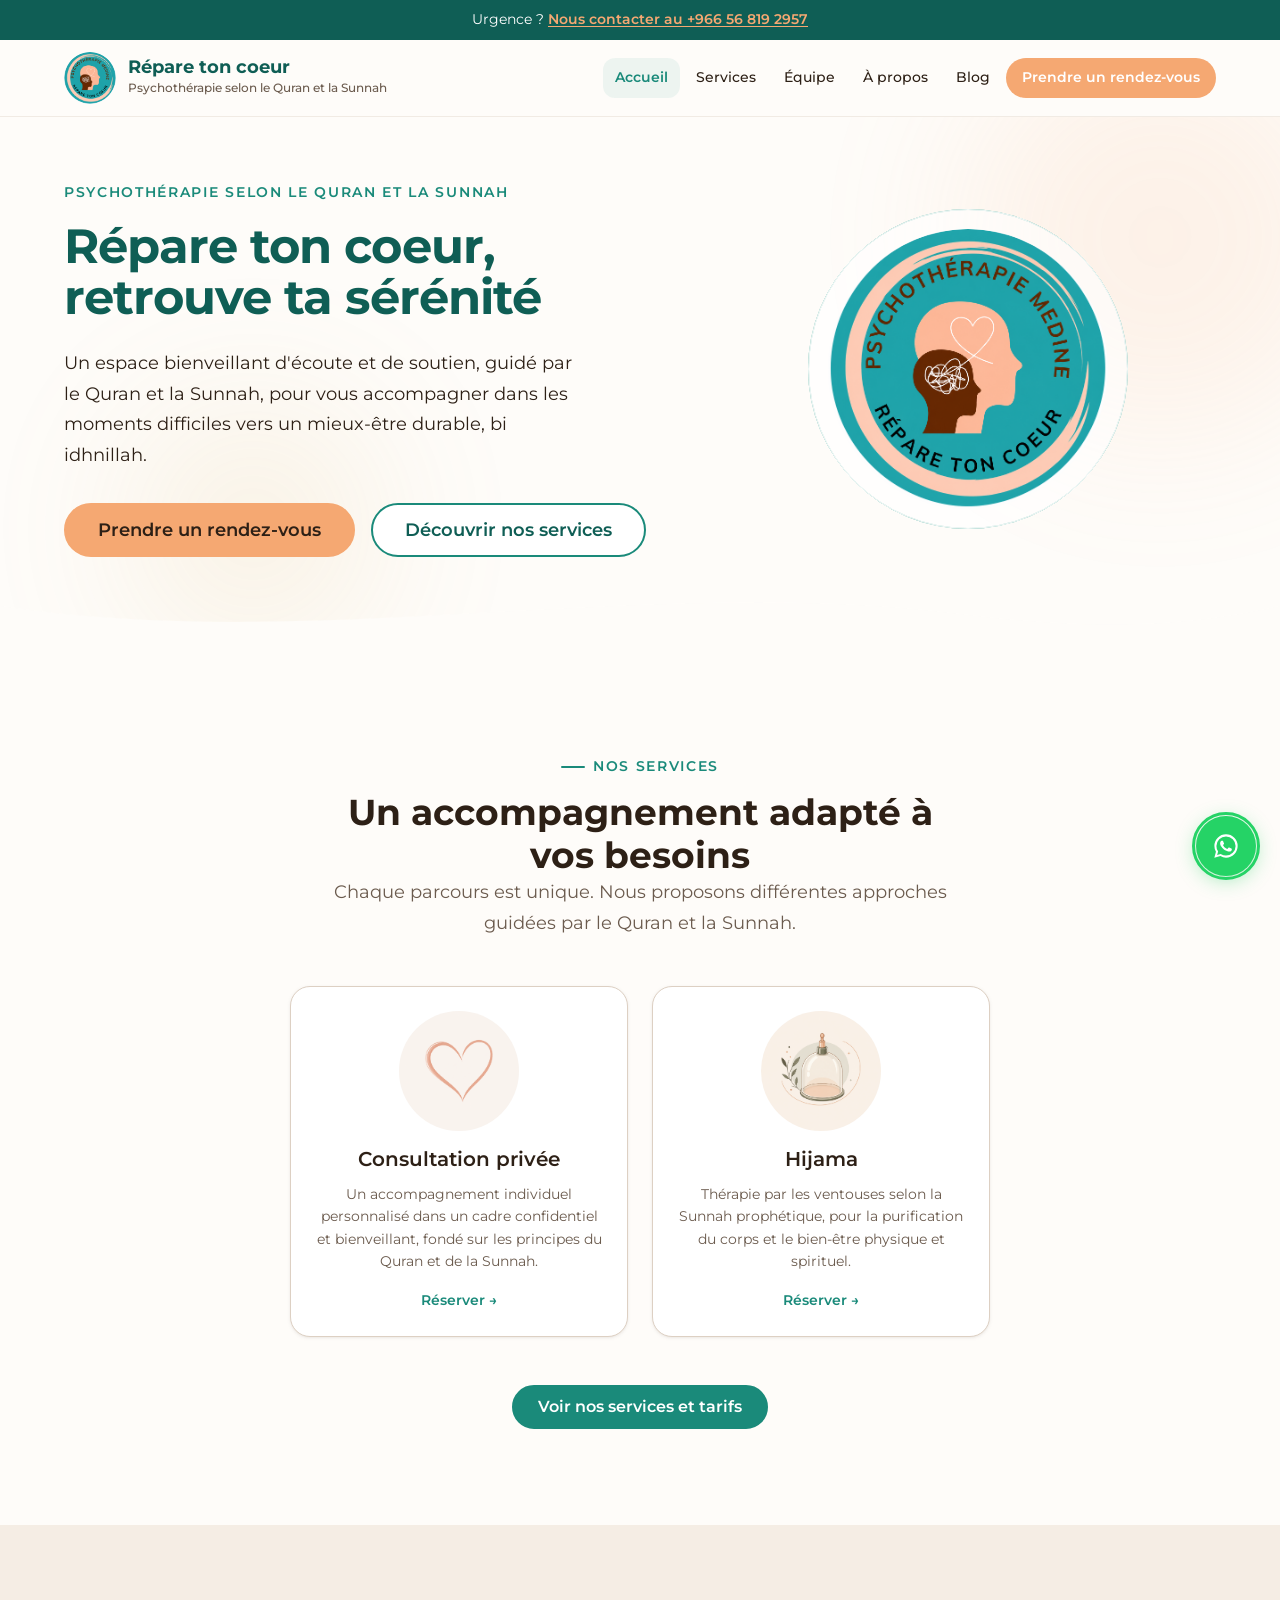
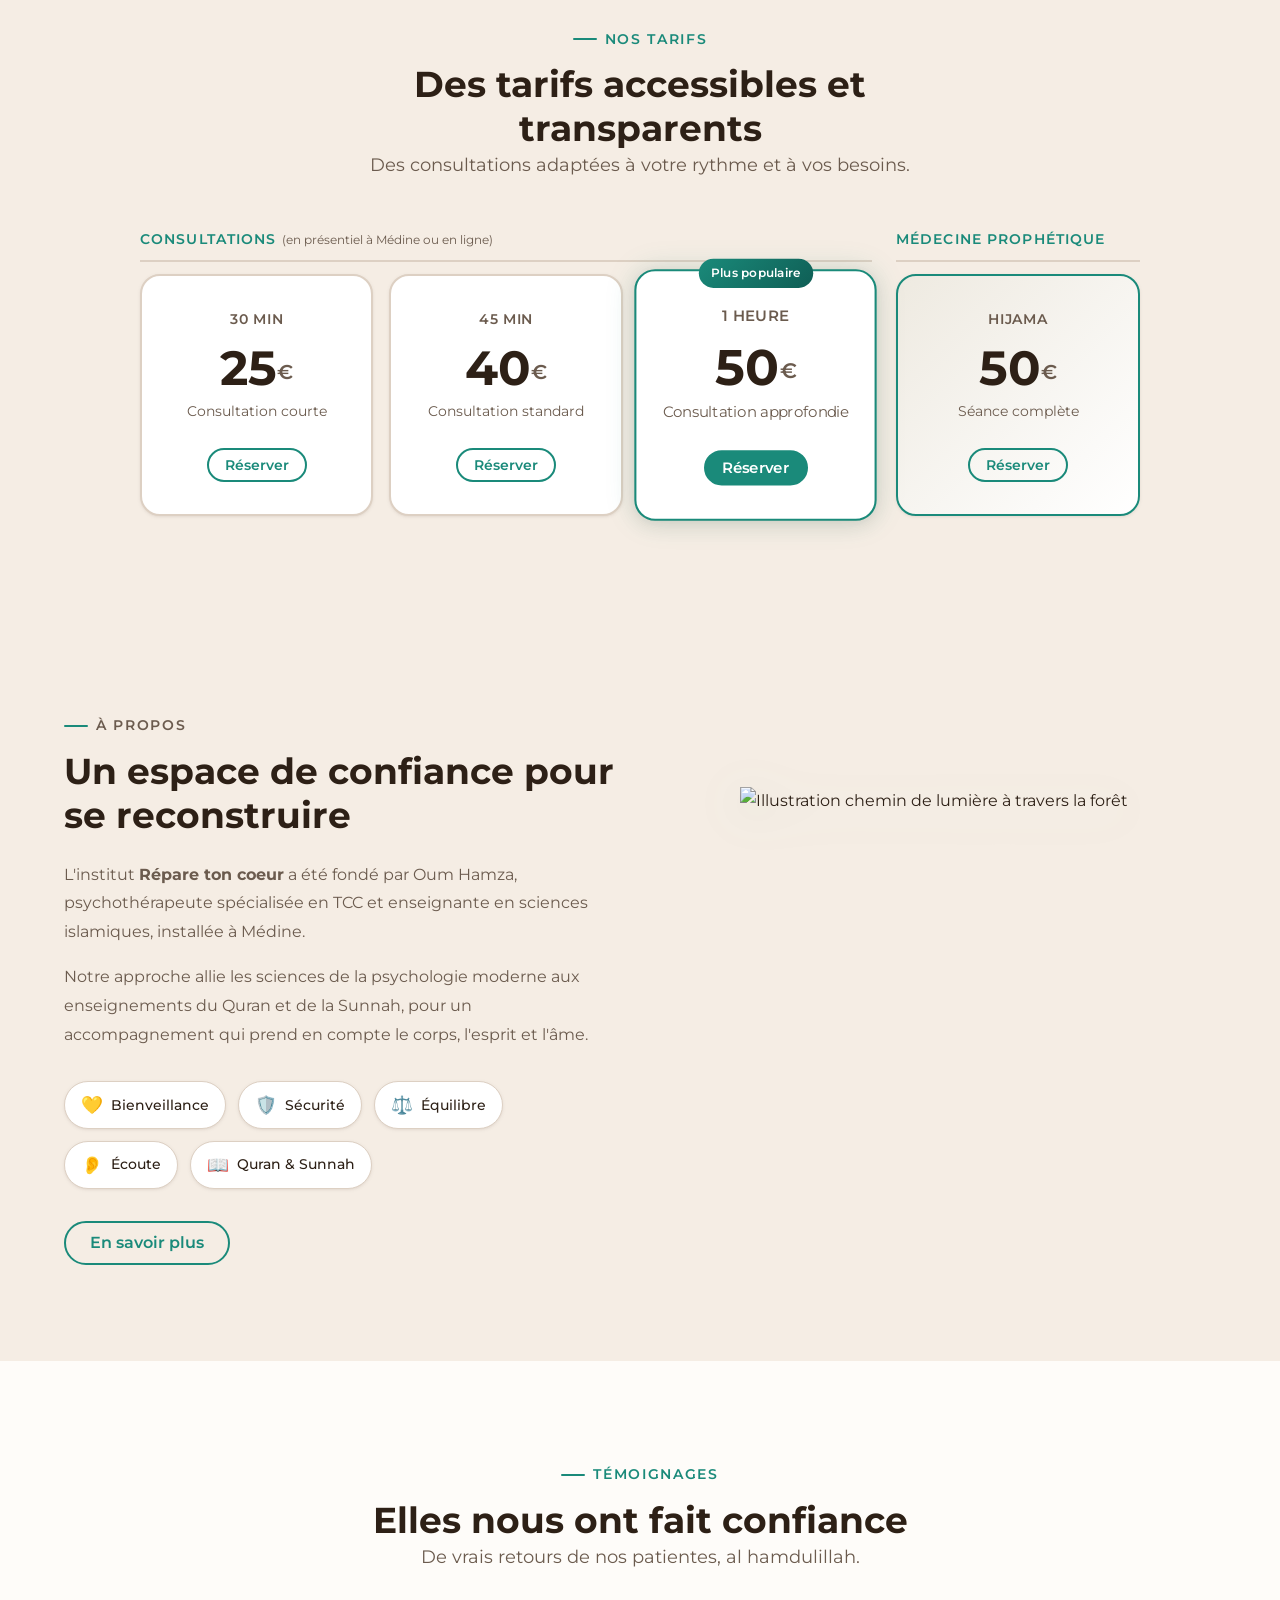
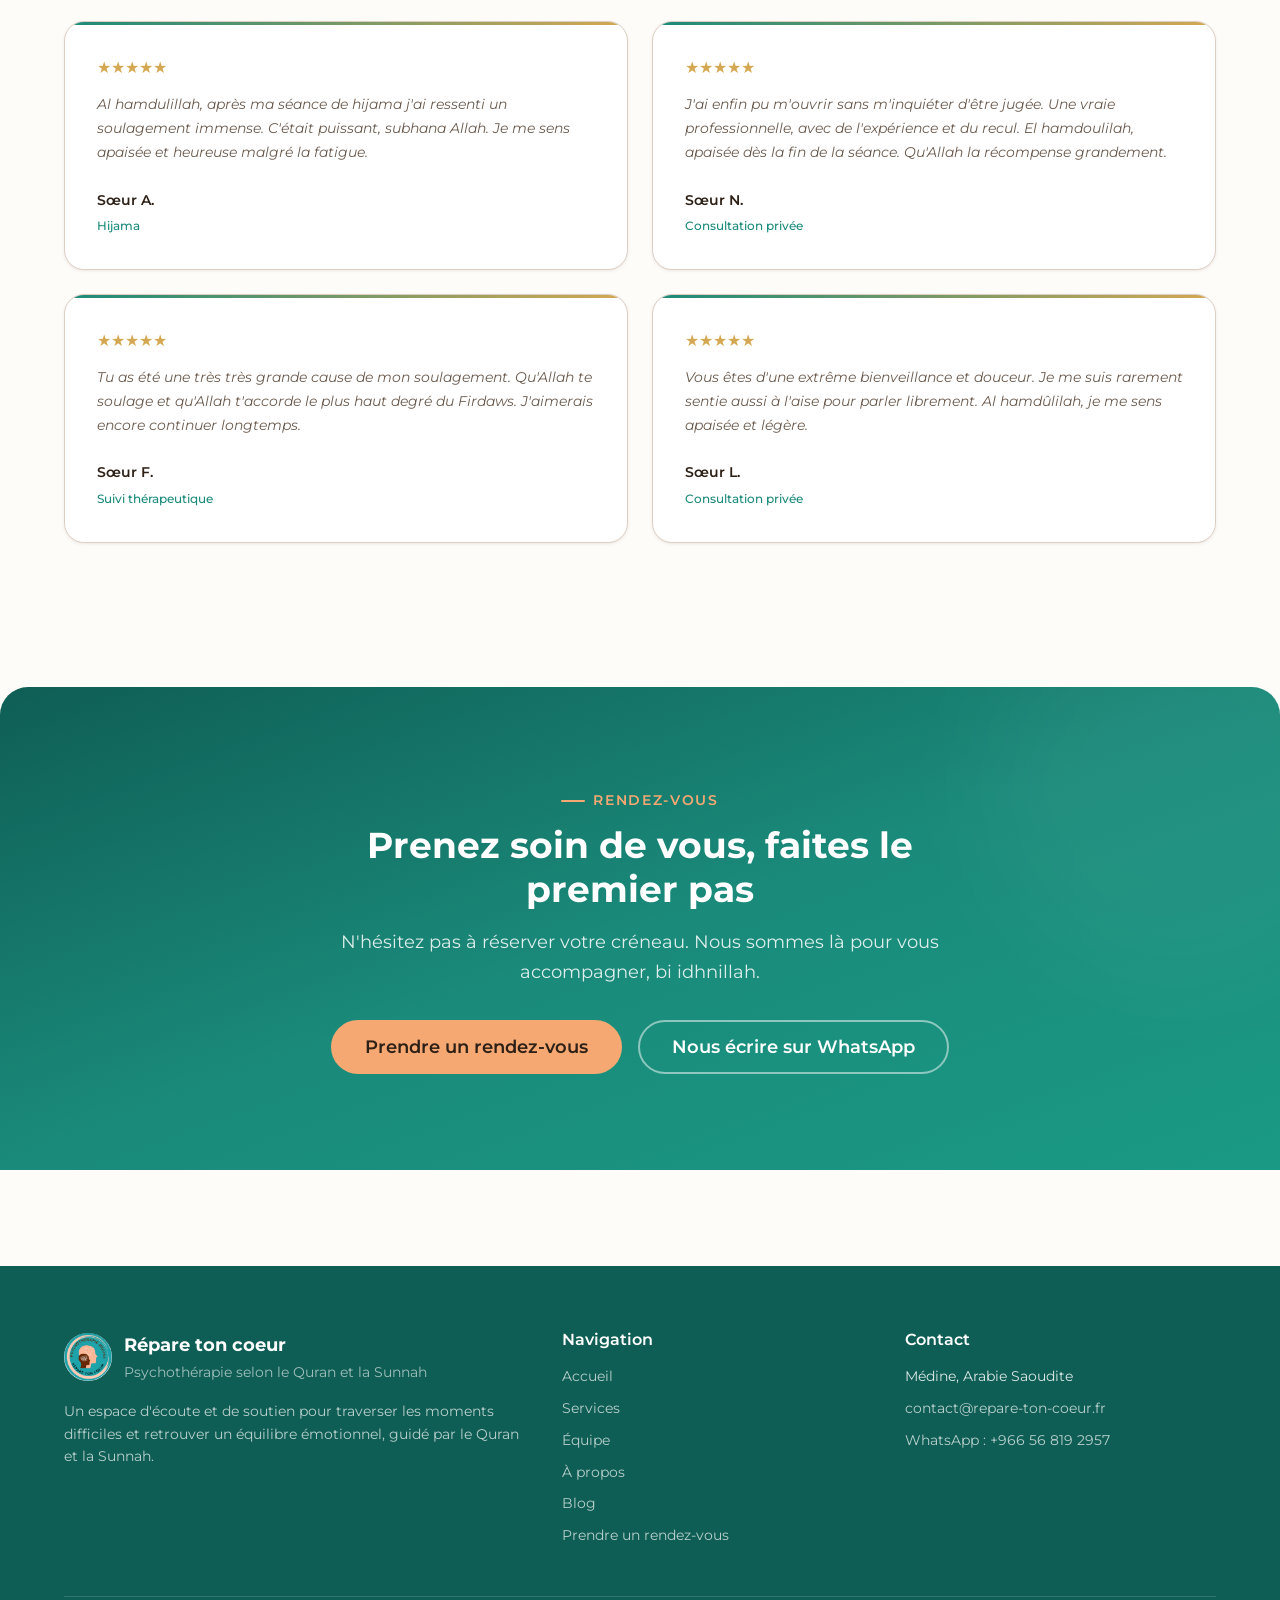
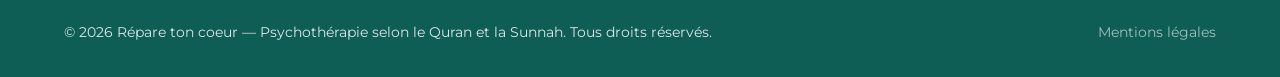
==== commit 78949671: "Remplacement hero-bg par version upscalée haute résolution Co-Authored-By: Claude Opus 4.6 <noreply@" ====
--- a/index.html
+++ b/index.html
@@ -1,5 +1,5 @@
 <!DOCTYPE html><html lang="fr"> <head><meta charset="UTF-8"><meta name="viewport" content="width=device-width, initial-scale=1.0"><title>Accueil | Répare ton coeur</title><meta name="description" content="Répare ton coeur — Psychothérapie selon le Quran et la Sunnah. Un espace bienveillant d'écoute et de soutien pour traverser les moments difficiles et retrouver votre sérénité."><meta property="og:title" content="Accueil | Répare ton coeur"><meta property="og:description" content="Répare ton coeur — Psychothérapie selon le Quran et la Sunnah. Un espace bienveillant d'écoute et de soutien pour traverser les moments difficiles et retrouver votre sérénité."><meta property="og:type" content="website"><meta property="og:image" content="/assets/images/og-image.jpg"><meta property="og:url" content="https://www.repare-ton-coeur.fr/"><meta property="og:locale" content="fr_FR"><meta name="twitter:card" content="summary_large_image"><link rel="canonical" href="https://www.repare-ton-coeur.fr/"><link rel="icon" type="image/x-icon" href="/favicon.ico"><link rel="sitemap" href="/sitemap-index.xml"><link rel="stylesheet" href="/_astro/a-propos.COyRzabn.css">
-<link rel="stylesheet" href="/_astro/index.CKnEO8ep.css">
+<link rel="stylesheet" href="/_astro/index.Dc7_2qxB.css">
 <style>.btn[data-astro-cid-6ygtcg62]{display:inline-flex;align-items:center;justify-content:center;gap:var(--space-2);font-family:var(--font-heading);font-weight:var(--weight-semibold);border-radius:var(--radius-full);transition:all var(--transition-normal);text-decoration:none;cursor:pointer;border:2px solid transparent;line-height:1}.btn--sm[data-astro-cid-6ygtcg62]{padding:var(--space-2) var(--space-4);font-size:var(--text-sm)}.btn--md[data-astro-cid-6ygtcg62]{padding:var(--space-3) var(--space-6);font-size:var(--text-base)}.btn--lg[data-astro-cid-6ygtcg62]{padding:var(--space-4) var(--space-8);font-size:var(--text-lg)}.btn--primary[data-astro-cid-6ygtcg62]{background-color:var(--color-primary);color:var(--color-white);border-color:var(--color-primary)}.btn--primary[data-astro-cid-6ygtcg62]:hover{background-color:var(--color-primary-dark);border-color:var(--color-primary-dark);transform:translateY(-1px);box-shadow:var(--shadow-md)}.btn--secondary[data-astro-cid-6ygtcg62]{background-color:var(--color-secondary);color:var(--color-text);border-color:var(--color-secondary)}.btn--secondary[data-astro-cid-6ygtcg62]:hover{background-color:var(--color-accent);border-color:var(--color-accent);transform:translateY(-1px);box-shadow:var(--shadow-md)}.btn--outline[data-astro-cid-6ygtcg62]{background-color:transparent;color:var(--color-primary);border-color:var(--color-primary)}.btn--outline[data-astro-cid-6ygtcg62]:hover{background-color:var(--color-primary);color:var(--color-white);transform:translateY(-1px);box-shadow:var(--shadow-md)}
 </style></head> <body>  <div class="crisis-bar" role="complementary" aria-label="Contact urgence" data-astro-cid-o4rtyv2i> <div class="crisis-bar__inner container" data-astro-cid-o4rtyv2i> <p data-astro-cid-o4rtyv2i>
 Urgence ? <a href="https://wa.me/966568192957" target="_blank" rel="noopener" data-astro-cid-o4rtyv2i>Nous contacter au +966 56 819 2957</a> </p> </div> </div>  <header class="header" id="site-header" role="banner" data-astro-cid-qlfjksao> <div class="header__inner container" data-astro-cid-qlfjksao> <a href="/" class="header__logo" aria-label="Répare ton coeur — Accueil" data-astro-cid-qlfjksao> <img src="/assets/images/logo.png" alt="Logo Psychothérapie Medine — Répare ton coeur" width="52" height="52" data-astro-cid-qlfjksao> <span class="header__brand" data-astro-cid-qlfjksao> <span class="header__brand-name" data-astro-cid-qlfjksao>Répare ton coeur</span> <span class="header__brand-sub" data-astro-cid-qlfjksao>Psychothérapie selon le Quran et la Sunnah</span> </span> </a> <div class="header__desktop-nav" data-astro-cid-qlfjksao> <nav class="nav" role="navigation" aria-label="Navigation principale" data-astro-cid-afdttjsk> <ul class="nav__list" data-astro-cid-afdttjsk> <li class="nav__item" data-astro-cid-afdttjsk> <a href="/" class="nav__link nav__link--active" aria-current="page" data-astro-cid-afdttjsk> Accueil </a> </li><li class="nav__item" data-astro-cid-afdttjsk> <a href="/services" class="nav__link" data-astro-cid-afdttjsk> Services </a> </li><li class="nav__item" data-astro-cid-afdttjsk> <a href="/equipe" class="nav__link" data-astro-cid-afdttjsk> Équipe </a> </li><li class="nav__item" data-astro-cid-afdttjsk> <a href="/a-propos" class="nav__link" data-astro-cid-afdttjsk> À propos </a> </li><li class="nav__item" data-astro-cid-afdttjsk> <a href="/blog" class="nav__link" data-astro-cid-afdttjsk> Blog </a> </li> <li class="nav__item" data-astro-cid-afdttjsk> <a href="/prendre-rendez-vous" class="nav__link nav__link--cta" data-astro-cid-afdttjsk> Prendre un rendez-vous </a> </li> </ul> </nav>  </div> <button class="header__menu-toggle" id="menu-toggle" aria-label="Ouvrir le menu de navigation" aria-expanded="false" data-astro-cid-qlfjksao> <span class="header__menu-icon" aria-hidden="true" data-astro-cid-qlfjksao></span> </button> </div> </header> <!-- Mobile nav: OUTSIDE header, styles 100% inline to avoid Astro scoping issues --> <div id="nav-overlay" style="position:fixed;inset:0;background:rgba(0,0,0,0.4);z-index:199;opacity:0;pointer-events:none;transition:opacity 250ms ease;" data-astro-cid-qlfjksao></div> <nav id="mobile-nav" style="position:fixed;top:0;right:0;bottom:0;width:min(320px,85vw);background:#fff;box-shadow:-4px 0 24px rgba(0,0,0,0.12);transform:translateX(100%);transition:transform 250ms ease;z-index:200;padding:1.5rem;overflow-y:auto;overscroll-behavior:contain;-webkit-overflow-scrolling:touch;display:none;" role="navigation" aria-label="Navigation mobile" data-astro-cid-qlfjksao> <button id="mobile-nav-close" aria-label="Fermer le menu" style="position:absolute;top:1rem;right:1rem;width:40px;height:40px;border:none;background:none;cursor:pointer;display:flex;align-items:center;justify-content:center;border-radius:0.5rem;" data-astro-cid-qlfjksao> <svg width="24" height="24" viewBox="0 0 24 24" fill="none" stroke="#2D2016" stroke-width="2" stroke-linecap="round" data-astro-cid-qlfjksao><line x1="18" y1="6" x2="6" y2="18" data-astro-cid-qlfjksao></line><line x1="6" y1="6" x2="18" y2="18" data-astro-cid-qlfjksao></line></svg> </button> <ul style="display:flex;flex-direction:column;gap:0.25rem;list-style:none;padding:0;margin:3rem 0 0 0;" data-astro-cid-qlfjksao> <li data-astro-cid-qlfjksao><a href="/" style="display:block;padding:0.75rem 1rem;font-size:1.125rem;font-weight:500;color:#2D2016;text-decoration:none;border-radius:0.5rem;" data-astro-cid-qlfjksao>Accueil</a></li> <li data-astro-cid-qlfjksao><a href="/services" style="display:block;padding:0.75rem 1rem;font-size:1.125rem;font-weight:500;color:#2D2016;text-decoration:none;border-radius:0.5rem;" data-astro-cid-qlfjksao>Services</a></li> <li data-astro-cid-qlfjksao><a href="/equipe" style="display:block;padding:0.75rem 1rem;font-size:1.125rem;font-weight:500;color:#2D2016;text-decoration:none;border-radius:0.5rem;" data-astro-cid-qlfjksao>Équipe</a></li> <li data-astro-cid-qlfjksao><a href="/a-propos" style="display:block;padding:0.75rem 1rem;font-size:1.125rem;font-weight:500;color:#2D2016;text-decoration:none;border-radius:0.5rem;" data-astro-cid-qlfjksao>À propos</a></li> <li data-astro-cid-qlfjksao><a href="/blog" style="display:block;padding:0.75rem 1rem;font-size:1.125rem;font-weight:500;color:#2D2016;text-decoration:none;border-radius:0.5rem;" data-astro-cid-qlfjksao>Blog</a></li> <li style="margin-top:1rem;" data-astro-cid-qlfjksao><a href="/prendre-rendez-vous" style="display:block;padding:0.75rem 1rem;font-size:1.125rem;font-weight:600;color:#fff;text-decoration:none;border-radius:9999px;background:#F5A872;text-align:center;" data-astro-cid-qlfjksao>Prendre un rendez-vous</a></li> </ul> </nav>  <script>
--- a/_astro/index.Dc7_2qxB.css
+++ b/_astro/index.Dc7_2qxB.css
@@ -0,0 +1 @@
+.hero[data-astro-cid-anhloy43]{position:relative;background:url(/assets/images/hero-bg.jpg) center center / cover no-repeat;color:var(--color-white);padding:var(--space-16) 0 var(--space-24);overflow:hidden}.hero__bg[data-astro-cid-anhloy43]{position:absolute;inset:0;overflow:hidden;pointer-events:none}.hero__orb[data-astro-cid-anhloy43]{position:absolute;border-radius:var(--radius-full);filter:blur(80px);opacity:.12}.hero__orb--1[data-astro-cid-anhloy43]{width:400px;height:400px;background:var(--color-secondary);top:-80px;right:-80px;animation:orb-float 8s ease-in-out infinite}.hero__orb--2[data-astro-cid-anhloy43]{width:250px;height:250px;background:var(--color-gold);bottom:0;left:10%;animation:orb-float 10s ease-in-out infinite reverse}@keyframes orb-float{0%,to{transform:translate(0)}33%{transform:translate(20px,-20px)}66%{transform:translate(-10px,15px)}}.hero__inner[data-astro-cid-anhloy43]{display:grid;grid-template-columns:1.1fr .9fr;align-items:center;gap:var(--space-12);position:relative;z-index:1}.hero__eyebrow[data-astro-cid-anhloy43]{font-size:var(--text-sm);font-weight:var(--weight-semibold);text-transform:uppercase;letter-spacing:.12em;color:var(--color-primary);margin-bottom:var(--space-4)}.hero[data-astro-cid-anhloy43] h1[data-astro-cid-anhloy43]{color:var(--color-primary-dark);font-size:var(--text-5xl);margin-bottom:var(--space-6);line-height:1.08;letter-spacing:-.02em}.hero__text[data-astro-cid-anhloy43]{font-size:var(--text-lg);line-height:1.7;color:var(--color-text);margin-bottom:var(--space-8);max-width:520px}.hero__actions[data-astro-cid-anhloy43]{display:flex;gap:var(--space-4);flex-wrap:wrap}.hero__actions[data-astro-cid-anhloy43] .btn{min-width:260px;text-align:center}@media(max-width:639px){.hero__actions[data-astro-cid-anhloy43] .btn{min-width:0}}.hero__actions[data-astro-cid-anhloy43] .btn--outline{background-color:var(--color-white);border-color:var(--color-primary);color:var(--color-primary-dark)}.hero__actions[data-astro-cid-anhloy43] .btn--outline:hover{background-color:var(--color-primary);color:var(--color-white);border-color:var(--color-primary)}.hero__visual[data-astro-cid-anhloy43]{display:flex;justify-content:center;align-items:center}.hero__logo-wrap[data-astro-cid-anhloy43]{position:relative;display:flex;align-items:center;justify-content:center;animation:float 6s ease-in-out infinite}.pulse-ring[data-astro-cid-anhloy43]{position:absolute;width:320px;height:320px;border-radius:var(--radius-full);border:1px solid rgba(42,154,138,.35);animation:pulse-wave 4s ease-out infinite;pointer-events:none}.pulse-ring--2[data-astro-cid-anhloy43]{animation-delay:1.3s}.pulse-ring--3[data-astro-cid-anhloy43]{animation-delay:2.6s}@keyframes pulse-wave{0%{transform:scale(1);opacity:.5}to{transform:scale(1.55);opacity:0}}.hero__image-wrapper[data-astro-cid-anhloy43]{width:320px;height:320px;border-radius:var(--radius-full);background:#fff9;border:1px solid rgba(255,255,255,.8);display:flex;align-items:center;justify-content:center;overflow:hidden;position:relative;z-index:1;transition:transform .3s ease}.hero__image-wrapper[data-astro-cid-anhloy43] img[data-astro-cid-anhloy43]{width:88%;height:88%;object-fit:contain;border-radius:var(--radius-full)}@keyframes float{0%,to{transform:translateY(0)}50%{transform:translateY(-14px)}}.hero__wave[data-astro-cid-anhloy43]{position:absolute;bottom:-1px;left:0;right:0;line-height:0}.hero__wave[data-astro-cid-anhloy43] svg[data-astro-cid-anhloy43]{width:100%;height:80px}@media(max-width:1023px){.hero__inner[data-astro-cid-anhloy43]{grid-template-columns:1fr;text-align:center}.hero__eyebrow[data-astro-cid-anhloy43]{text-align:center}.hero__text[data-astro-cid-anhloy43]{max-width:none}.hero__actions[data-astro-cid-anhloy43]{justify-content:center}.hero__visual[data-astro-cid-anhloy43]{order:-1}.hero__image-wrapper[data-astro-cid-anhloy43],.pulse-ring[data-astro-cid-anhloy43]{width:220px;height:220px}}@media(max-width:639px){.hero[data-astro-cid-anhloy43]{padding:var(--space-8) 0 var(--space-16)}.hero[data-astro-cid-anhloy43] h1[data-astro-cid-anhloy43]{font-size:var(--text-3xl)}.hero__image-wrapper[data-astro-cid-anhloy43],.pulse-ring[data-astro-cid-anhloy43]{width:180px;height:180px}}.services[data-astro-cid-bp4bfslc]{padding:var(--space-24) 0}.services__header[data-astro-cid-bp4bfslc]{text-align:center;max-width:640px;margin:0 auto var(--space-12)}.services__header[data-astro-cid-bp4bfslc] .eyebrow[data-astro-cid-bp4bfslc]{justify-content:center}.services__subtitle[data-astro-cid-bp4bfslc]{font-size:var(--text-lg);color:var(--color-text-muted)}.services__grid[data-astro-cid-bp4bfslc]{display:grid;grid-template-columns:repeat(2,1fr);gap:var(--space-6);max-width:700px;margin-inline:auto}.service-card[data-astro-cid-bp4bfslc]{background:var(--color-white);border-radius:var(--radius-lg);padding:var(--space-6);box-shadow:var(--shadow-sm);transition:all var(--transition-normal);border:1px solid var(--color-border);display:flex;flex-direction:column;align-items:center;text-align:center;position:relative;overflow:hidden}.service-card[data-astro-cid-bp4bfslc]:before{content:"";position:absolute;top:0;left:0;right:0;height:3px;background:linear-gradient(90deg,var(--color-primary),var(--color-secondary));transform:scaleX(0);transition:transform var(--transition-normal)}.service-card[data-astro-cid-bp4bfslc]:hover{transform:translateY(-4px);box-shadow:var(--shadow-lg);border-color:transparent}.service-card[data-astro-cid-bp4bfslc]:hover:before{transform:scaleX(1)}.service-card__image[data-astro-cid-bp4bfslc]{width:120px;height:120px;margin-bottom:var(--space-4);flex-shrink:0;border-radius:var(--radius-full);overflow:hidden;background:var(--color-surface)}.service-card__image[data-astro-cid-bp4bfslc] img[data-astro-cid-bp4bfslc]{width:100%;height:100%;object-fit:cover}.service-card__title[data-astro-cid-bp4bfslc]{font-size:var(--text-xl);font-weight:var(--weight-semibold);margin:0 0 var(--space-3)}.service-card__desc[data-astro-cid-bp4bfslc]{font-size:var(--text-sm);color:var(--color-text-muted);line-height:1.6;margin-bottom:var(--space-4);flex-grow:1}.service-card__link[data-astro-cid-bp4bfslc]{font-size:var(--text-sm);font-weight:var(--weight-semibold);color:var(--color-primary);transition:color var(--transition-fast);margin-top:auto}.service-card__link[data-astro-cid-bp4bfslc]:hover{color:var(--color-primary-dark)}.services__cta[data-astro-cid-bp4bfslc]{text-align:center;margin-top:var(--space-12)}@media(max-width:1023px){.services__grid[data-astro-cid-bp4bfslc]{grid-template-columns:repeat(2,1fr)}}@media(max-width:639px){.services__grid[data-astro-cid-bp4bfslc]{grid-template-columns:1fr;max-width:340px;margin-inline:auto}}.about[data-astro-cid-zsov6f23]{padding:var(--space-24) 0;background-color:var(--color-surface);position:relative}.about__inner[data-astro-cid-zsov6f23]{display:grid;grid-template-columns:1fr 1fr;gap:var(--space-12);align-items:center}.about[data-astro-cid-zsov6f23] h2[data-astro-cid-zsov6f23]{margin-bottom:var(--space-6)}.about[data-astro-cid-zsov6f23] p[data-astro-cid-zsov6f23]{color:var(--color-text-muted);line-height:1.8}.about__values[data-astro-cid-zsov6f23]{display:flex;flex-wrap:wrap;gap:var(--space-3);margin:var(--space-8) 0}.about__value[data-astro-cid-zsov6f23]{display:flex;align-items:center;gap:var(--space-2);background:var(--color-white);padding:var(--space-2) var(--space-4);border-radius:var(--radius-full);font-size:var(--text-sm);font-weight:var(--weight-medium);box-shadow:var(--shadow-sm);border:1px solid var(--color-border);transition:all var(--transition-normal)}.about__value[data-astro-cid-zsov6f23]:hover{border-color:var(--color-primary);box-shadow:var(--shadow-md);transform:translateY(-2px)}.about__value-icon[data-astro-cid-zsov6f23]{font-size:1.1rem}.about__visual[data-astro-cid-zsov6f23]{display:flex;justify-content:center;align-items:center}.about__image-frame[data-astro-cid-zsov6f23]{width:100%;max-width:400px;aspect-ratio:1;display:flex;align-items:center;justify-content:center}.about__image-frame[data-astro-cid-zsov6f23] img[data-astro-cid-zsov6f23]{width:100%;height:auto;filter:drop-shadow(0 8px 24px rgba(26,138,122,.15))}@media(max-width:1023px){.about__inner[data-astro-cid-zsov6f23]{grid-template-columns:1fr;text-align:center}.about__values[data-astro-cid-zsov6f23]{justify-content:center}.about__visual[data-astro-cid-zsov6f23]{order:-1}.about__image-frame[data-astro-cid-zsov6f23]{max-width:280px}}.testimonials[data-astro-cid-dnksfipb]{padding:var(--space-24) 0}.testimonials__header[data-astro-cid-dnksfipb]{text-align:center;margin-bottom:var(--space-12)}.testimonials__header[data-astro-cid-dnksfipb] .eyebrow[data-astro-cid-dnksfipb]{justify-content:center}.testimonials__subtitle[data-astro-cid-dnksfipb]{font-size:var(--text-lg);color:var(--color-text-muted)}.testimonials__grid[data-astro-cid-dnksfipb]{display:grid;grid-template-columns:repeat(2,1fr);gap:var(--space-6)}.testimonial[data-astro-cid-dnksfipb]{background:var(--color-white);border-radius:var(--radius-lg);padding:var(--space-8);box-shadow:var(--shadow-sm);border:1px solid var(--color-border);position:relative;overflow:hidden;transition:all var(--transition-normal)}.testimonial[data-astro-cid-dnksfipb]:before{content:"";position:absolute;top:0;left:0;right:0;height:3px;background:linear-gradient(90deg,var(--color-primary),var(--color-gold))}.testimonial[data-astro-cid-dnksfipb]:hover{box-shadow:var(--shadow-md);transform:translateY(-2px)}.testimonial__stars[data-astro-cid-dnksfipb]{margin-bottom:var(--space-3)}.star[data-astro-cid-dnksfipb]{font-size:1rem;color:var(--color-border)}.star--filled[data-astro-cid-dnksfipb]{color:var(--color-gold)}.testimonial__text[data-astro-cid-dnksfipb]{font-style:italic;line-height:1.7;color:var(--color-text-muted);margin-bottom:var(--space-6);font-size:var(--text-sm)}.testimonial__footer[data-astro-cid-dnksfipb]{display:flex;flex-direction:column;gap:var(--space-1)}.testimonial__author[data-astro-cid-dnksfipb]{font-style:normal;font-weight:var(--weight-semibold);color:var(--color-text);font-size:var(--text-sm)}.testimonial__context[data-astro-cid-dnksfipb]{font-size:var(--text-xs);color:var(--color-primary);font-weight:var(--weight-medium)}@media(max-width:1023px){.testimonials__grid[data-astro-cid-dnksfipb]{grid-template-columns:1fr;max-width:600px;margin-inline:auto}}.pricing[data-astro-cid-wekg7pry]{padding:var(--space-24) 0;background:var(--color-surface);position:relative}.pricing__header[data-astro-cid-wekg7pry]{text-align:center;max-width:640px;margin:0 auto var(--space-12)}.pricing__header[data-astro-cid-wekg7pry] .eyebrow[data-astro-cid-wekg7pry]{justify-content:center}.pricing__subtitle[data-astro-cid-wekg7pry]{font-size:var(--text-lg);color:var(--color-text-muted)}.pricing__grid[data-astro-cid-wekg7pry]{display:grid;grid-template-columns:3fr 1fr;gap:var(--space-6);max-width:1000px;margin-inline:auto;align-items:start}.pricing__group-label[data-astro-cid-wekg7pry]{font-size:var(--text-sm);font-weight:var(--weight-semibold);text-transform:uppercase;letter-spacing:.08em;color:var(--color-primary);margin-bottom:var(--space-3);padding-bottom:var(--space-2);border-bottom:2px solid var(--color-border)}.pricing__group-note[data-astro-cid-wekg7pry]{text-transform:none;font-weight:var(--weight-regular);letter-spacing:normal;font-size:var(--text-xs);color:var(--color-text-muted)}.pricing__group-cards[data-astro-cid-wekg7pry]{display:grid;grid-template-columns:repeat(3,1fr);gap:var(--space-4)}.pricing__group--hijama[data-astro-cid-wekg7pry] .pricing__group-cards[data-astro-cid-wekg7pry]{grid-template-columns:1fr}.pricing-card[data-astro-cid-wekg7pry]{background:var(--color-white);border-radius:var(--radius-lg);padding:var(--space-8) var(--space-4);text-align:center;box-shadow:var(--shadow-sm);border:2px solid var(--color-border);transition:all var(--transition-normal);position:relative;display:flex;flex-direction:column}.pricing-card[data-astro-cid-wekg7pry]:hover{transform:translateY(-4px);box-shadow:var(--shadow-lg)}.pricing-card--popular[data-astro-cid-wekg7pry]{border-color:var(--color-primary);box-shadow:var(--shadow-md),var(--shadow-glow);transform:scale(1.04)}.pricing-card--popular[data-astro-cid-wekg7pry]:hover{transform:scale(1.04) translateY(-4px)}.pricing-card--hijama[data-astro-cid-wekg7pry]{border-color:var(--color-primary);background:linear-gradient(135deg,rgba(26,138,122,.03),var(--color-white))}.pricing-card__badge[data-astro-cid-wekg7pry]{position:absolute;top:-12px;left:50%;transform:translate(-50%);background:linear-gradient(135deg,var(--color-primary),var(--color-primary-dark));color:var(--color-white);font-size:var(--text-xs);font-weight:var(--weight-semibold);padding:var(--space-1) var(--space-3);border-radius:var(--radius-full);white-space:nowrap}.pricing-card__label[data-astro-cid-wekg7pry]{font-size:var(--text-sm);font-weight:var(--weight-semibold);color:var(--color-text-muted);text-transform:uppercase;letter-spacing:.05em;margin-bottom:var(--space-3)}.pricing-card__price[data-astro-cid-wekg7pry]{margin-bottom:var(--space-2);line-height:1}.pricing-card__amount[data-astro-cid-wekg7pry]{font-size:var(--text-5xl);font-weight:var(--weight-bold);color:var(--color-text)}.pricing-card__currency[data-astro-cid-wekg7pry]{font-size:var(--text-xl);font-weight:var(--weight-semibold);color:var(--color-text-muted);vertical-align:super}.pricing-card__desc[data-astro-cid-wekg7pry]{font-size:var(--text-sm);color:var(--color-text-muted);margin-bottom:var(--space-6);flex-grow:1}.pricing-card__action[data-astro-cid-wekg7pry]{margin-top:auto}@media(max-width:1023px){.pricing__grid[data-astro-cid-wekg7pry]{grid-template-columns:1fr}.pricing__group-cards[data-astro-cid-wekg7pry]{grid-template-columns:repeat(3,1fr)}.pricing-card--popular[data-astro-cid-wekg7pry]{transform:none}.pricing-card--popular[data-astro-cid-wekg7pry]:hover{transform:translateY(-4px)}}@media(max-width:639px){.pricing__group-cards[data-astro-cid-wekg7pry]{grid-template-columns:1fr;max-width:280px;margin-inline:auto}}.contact-section[data-astro-cid-zbjjch6a]{padding:var(--space-24) 0;background:linear-gradient(160deg,var(--color-primary-dark) 0%,var(--color-primary) 50%,#1A9A85 100%);color:var(--color-white);text-align:center;border-radius:var(--radius-xl) var(--radius-xl) 0 0;margin-top:var(--space-12);position:relative;overflow:hidden}.contact-section[data-astro-cid-zbjjch6a]:before{content:"";position:absolute;top:-100px;right:-100px;width:400px;height:400px;border-radius:var(--radius-full);background:#ffffff0a;filter:blur(60px)}.contact-section__header[data-astro-cid-zbjjch6a]{max-width:640px;margin:0 auto var(--space-8);position:relative;z-index:1}.contact-section[data-astro-cid-zbjjch6a] .eyebrow[data-astro-cid-zbjjch6a]:before{background:var(--color-secondary)}.contact-section[data-astro-cid-zbjjch6a] h2[data-astro-cid-zbjjch6a]{color:var(--color-white);margin-bottom:var(--space-4)}.contact-section__subtitle[data-astro-cid-zbjjch6a]{font-size:var(--text-lg);color:#ffffffd9}.contact-section__cta[data-astro-cid-zbjjch6a]{display:flex;gap:var(--space-4);justify-content:center;flex-wrap:wrap;position:relative;z-index:1}.contact-section__cta[data-astro-cid-zbjjch6a] .btn--outline{border-color:#ffffff80;color:var(--color-white)}.contact-section__cta[data-astro-cid-zbjjch6a] .btn--outline:hover{background-color:var(--color-white);color:var(--color-primary-dark);border-color:var(--color-white)}
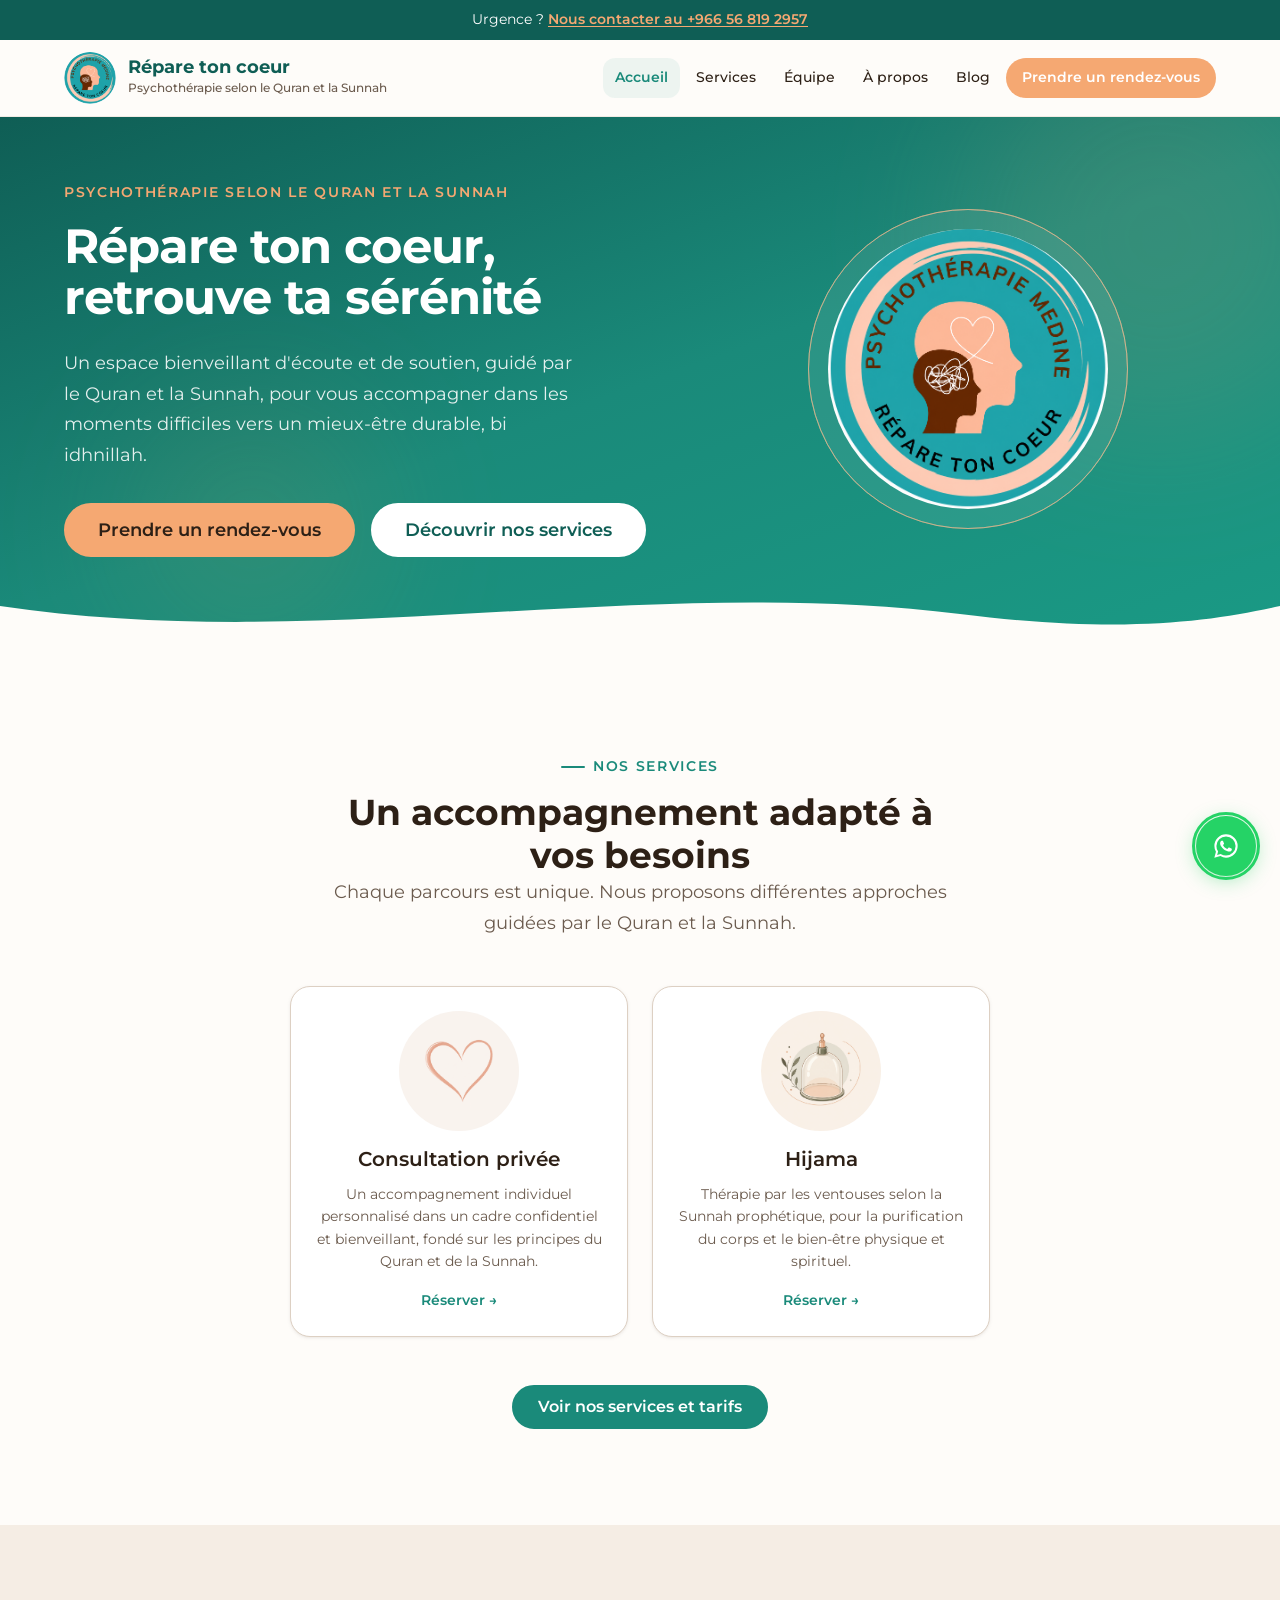
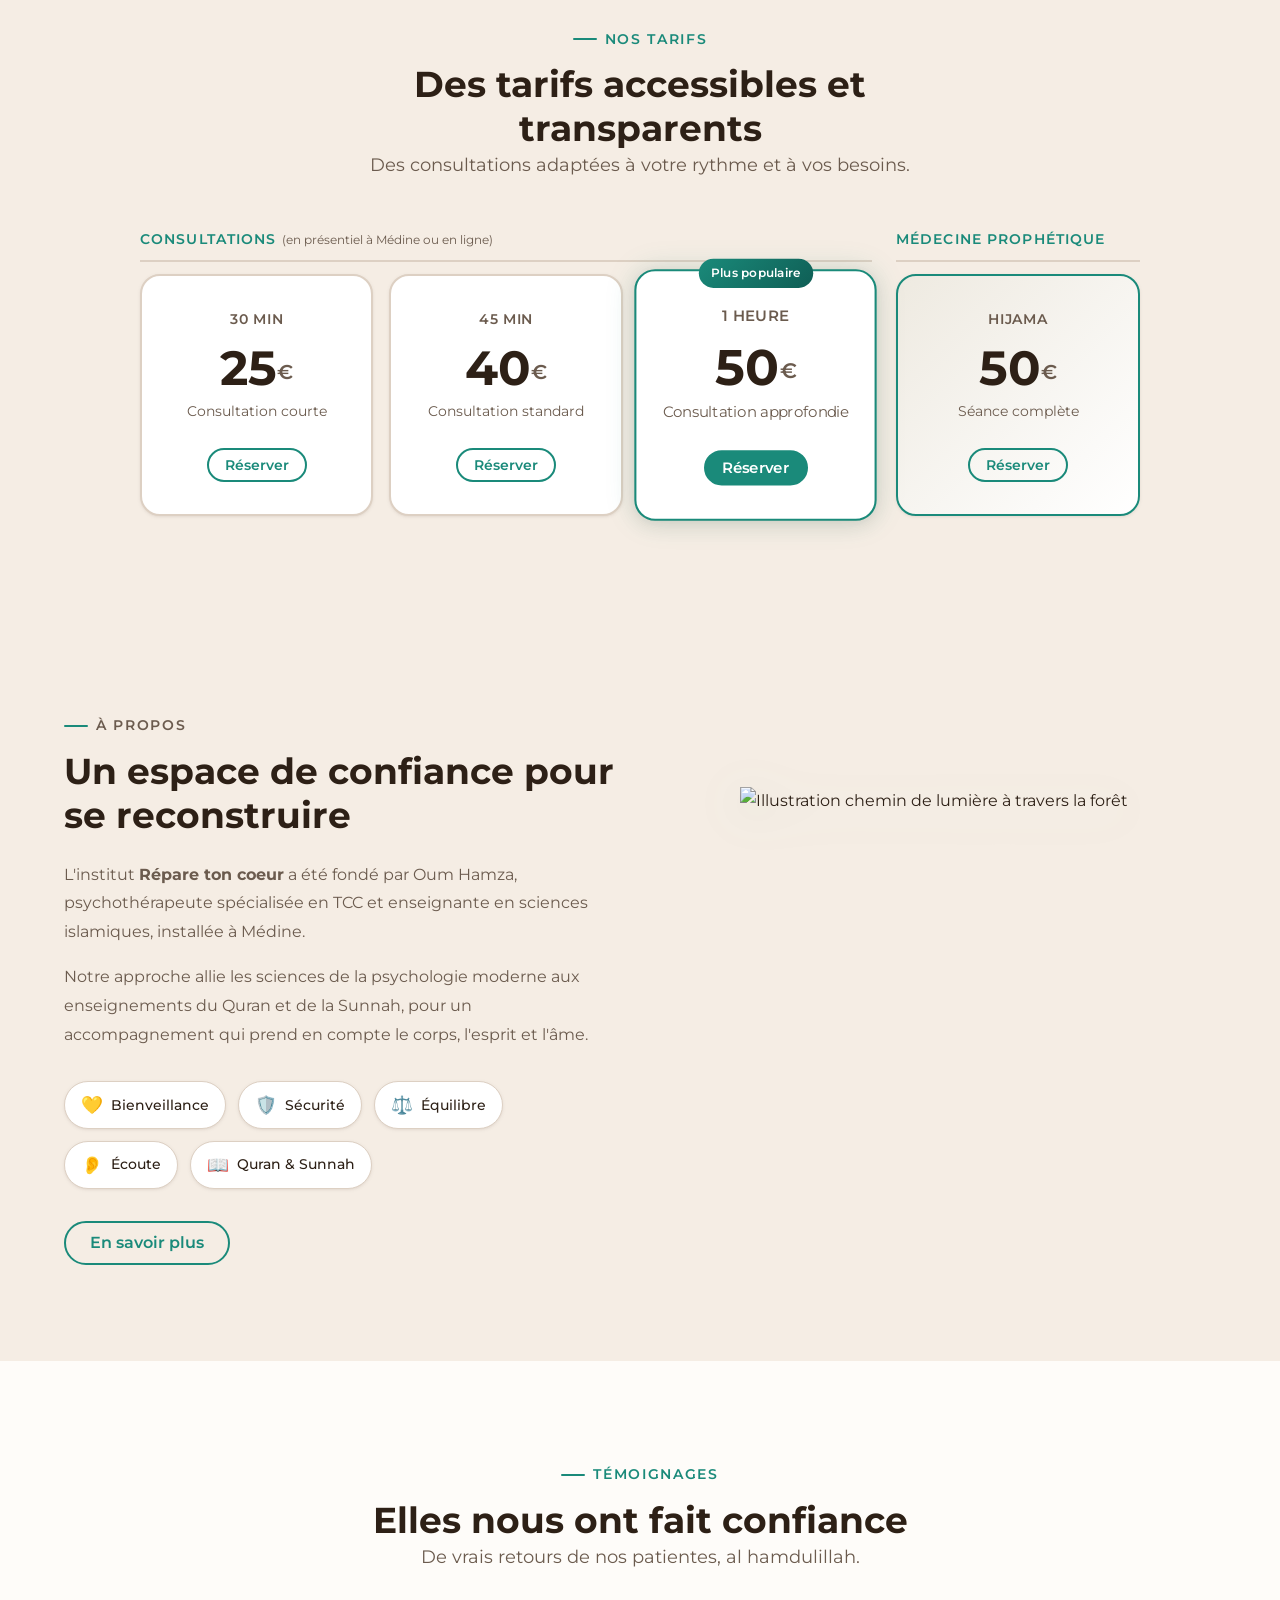
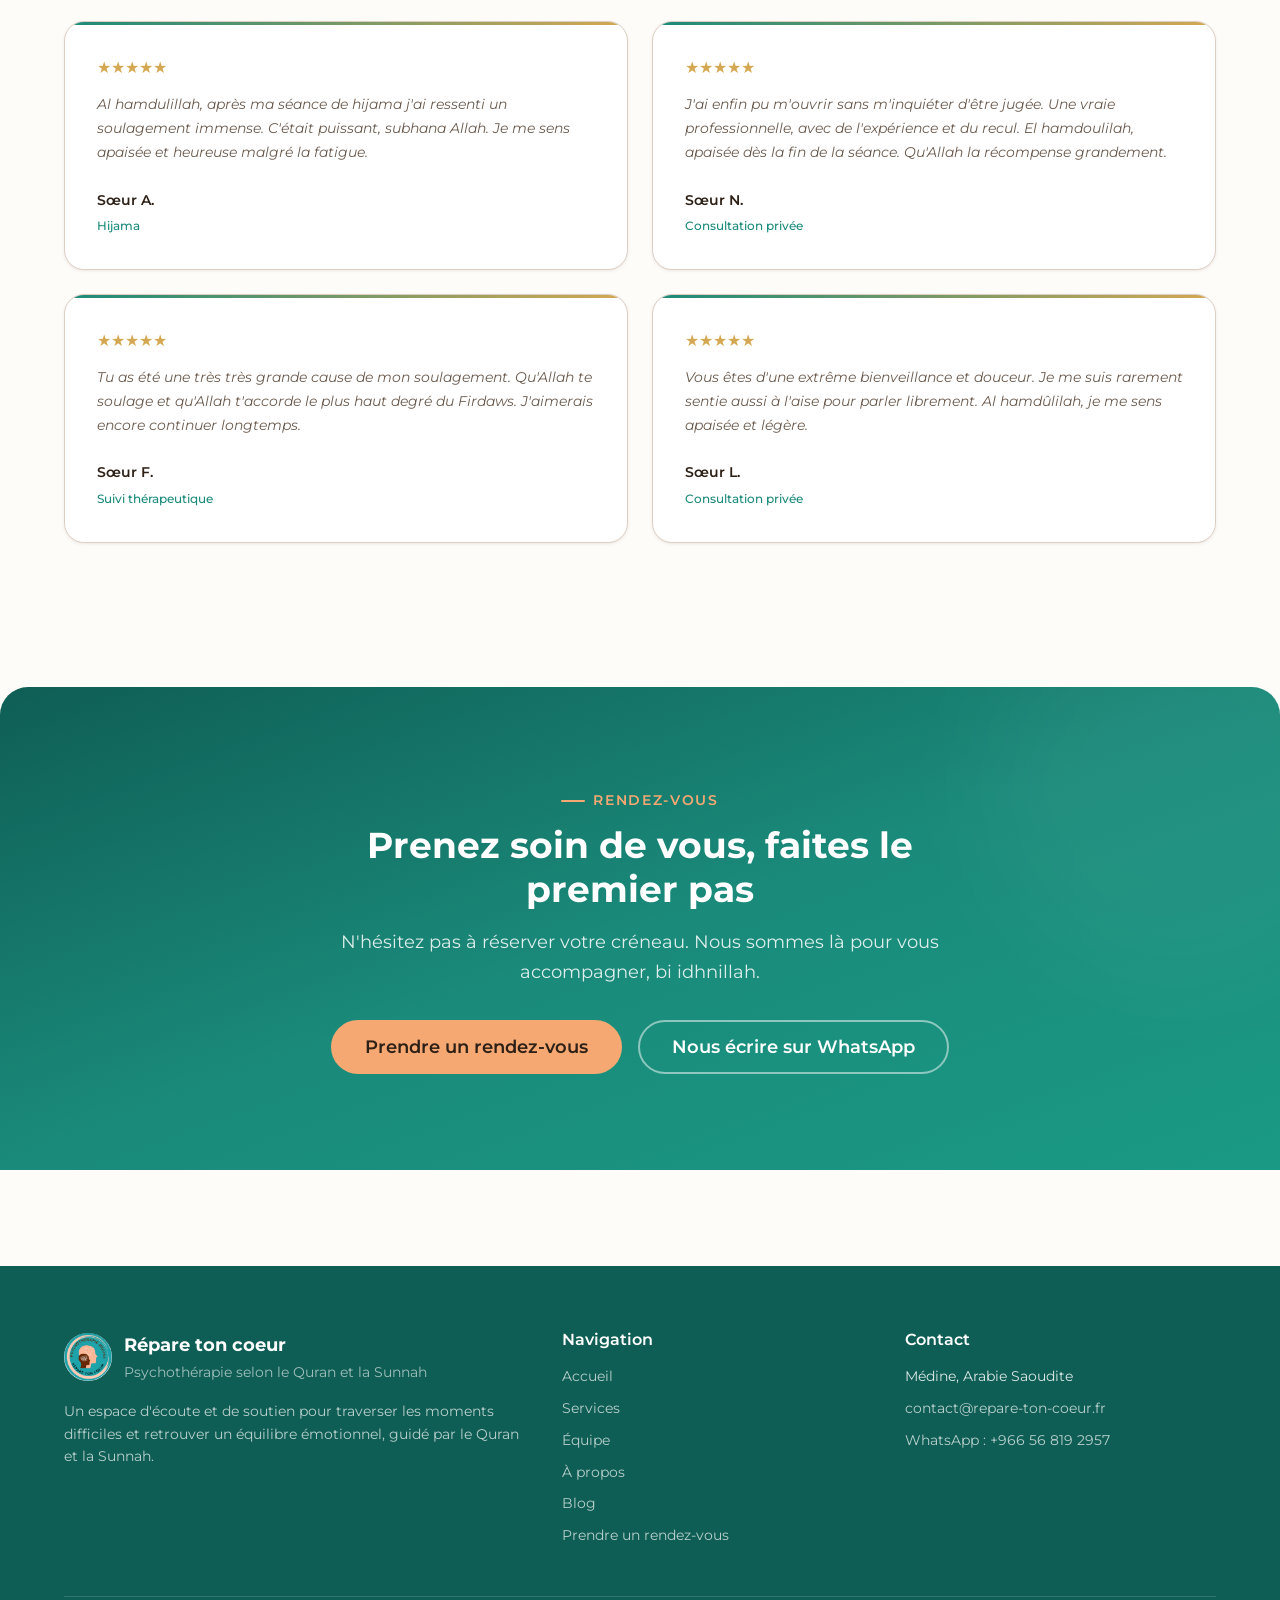
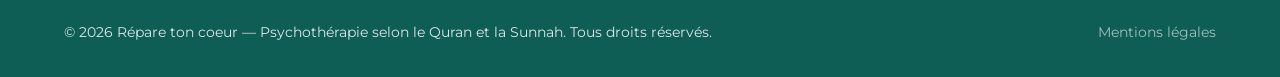
==== commit 2a29a3d2: "Revert hero: retour au fond vert premium original Co-Authored-By: Claude Opus 4.6 <noreply@anthropic" ====
--- a/index.html
+++ b/index.html
@@ -1,5 +1,5 @@
 <!DOCTYPE html><html lang="fr"> <head><meta charset="UTF-8"><meta name="viewport" content="width=device-width, initial-scale=1.0"><title>Accueil | Répare ton coeur</title><meta name="description" content="Répare ton coeur — Psychothérapie selon le Quran et la Sunnah. Un espace bienveillant d'écoute et de soutien pour traverser les moments difficiles et retrouver votre sérénité."><meta property="og:title" content="Accueil | Répare ton coeur"><meta property="og:description" content="Répare ton coeur — Psychothérapie selon le Quran et la Sunnah. Un espace bienveillant d'écoute et de soutien pour traverser les moments difficiles et retrouver votre sérénité."><meta property="og:type" content="website"><meta property="og:image" content="/assets/images/og-image.jpg"><meta property="og:url" content="https://www.repare-ton-coeur.fr/"><meta property="og:locale" content="fr_FR"><meta name="twitter:card" content="summary_large_image"><link rel="canonical" href="https://www.repare-ton-coeur.fr/"><link rel="icon" type="image/x-icon" href="/favicon.ico"><link rel="sitemap" href="/sitemap-index.xml"><link rel="stylesheet" href="/_astro/a-propos.COyRzabn.css">
-<link rel="stylesheet" href="/_astro/index.Dc7_2qxB.css">
+<link rel="stylesheet" href="/_astro/index.Df1_A9MJ.css">
 <style>.btn[data-astro-cid-6ygtcg62]{display:inline-flex;align-items:center;justify-content:center;gap:var(--space-2);font-family:var(--font-heading);font-weight:var(--weight-semibold);border-radius:var(--radius-full);transition:all var(--transition-normal);text-decoration:none;cursor:pointer;border:2px solid transparent;line-height:1}.btn--sm[data-astro-cid-6ygtcg62]{padding:var(--space-2) var(--space-4);font-size:var(--text-sm)}.btn--md[data-astro-cid-6ygtcg62]{padding:var(--space-3) var(--space-6);font-size:var(--text-base)}.btn--lg[data-astro-cid-6ygtcg62]{padding:var(--space-4) var(--space-8);font-size:var(--text-lg)}.btn--primary[data-astro-cid-6ygtcg62]{background-color:var(--color-primary);color:var(--color-white);border-color:var(--color-primary)}.btn--primary[data-astro-cid-6ygtcg62]:hover{background-color:var(--color-primary-dark);border-color:var(--color-primary-dark);transform:translateY(-1px);box-shadow:var(--shadow-md)}.btn--secondary[data-astro-cid-6ygtcg62]{background-color:var(--color-secondary);color:var(--color-text);border-color:var(--color-secondary)}.btn--secondary[data-astro-cid-6ygtcg62]:hover{background-color:var(--color-accent);border-color:var(--color-accent);transform:translateY(-1px);box-shadow:var(--shadow-md)}.btn--outline[data-astro-cid-6ygtcg62]{background-color:transparent;color:var(--color-primary);border-color:var(--color-primary)}.btn--outline[data-astro-cid-6ygtcg62]:hover{background-color:var(--color-primary);color:var(--color-white);transform:translateY(-1px);box-shadow:var(--shadow-md)}
 </style></head> <body>  <div class="crisis-bar" role="complementary" aria-label="Contact urgence" data-astro-cid-o4rtyv2i> <div class="crisis-bar__inner container" data-astro-cid-o4rtyv2i> <p data-astro-cid-o4rtyv2i>
 Urgence ? <a href="https://wa.me/966568192957" target="_blank" rel="noopener" data-astro-cid-o4rtyv2i>Nous contacter au +966 56 819 2957</a> </p> </div> </div>  <header class="header" id="site-header" role="banner" data-astro-cid-qlfjksao> <div class="header__inner container" data-astro-cid-qlfjksao> <a href="/" class="header__logo" aria-label="Répare ton coeur — Accueil" data-astro-cid-qlfjksao> <img src="/assets/images/logo.png" alt="Logo Psychothérapie Medine — Répare ton coeur" width="52" height="52" data-astro-cid-qlfjksao> <span class="header__brand" data-astro-cid-qlfjksao> <span class="header__brand-name" data-astro-cid-qlfjksao>Répare ton coeur</span> <span class="header__brand-sub" data-astro-cid-qlfjksao>Psychothérapie selon le Quran et la Sunnah</span> </span> </a> <div class="header__desktop-nav" data-astro-cid-qlfjksao> <nav class="nav" role="navigation" aria-label="Navigation principale" data-astro-cid-afdttjsk> <ul class="nav__list" data-astro-cid-afdttjsk> <li class="nav__item" data-astro-cid-afdttjsk> <a href="/" class="nav__link nav__link--active" aria-current="page" data-astro-cid-afdttjsk> Accueil </a> </li><li class="nav__item" data-astro-cid-afdttjsk> <a href="/services" class="nav__link" data-astro-cid-afdttjsk> Services </a> </li><li class="nav__item" data-astro-cid-afdttjsk> <a href="/equipe" class="nav__link" data-astro-cid-afdttjsk> Équipe </a> </li><li class="nav__item" data-astro-cid-afdttjsk> <a href="/a-propos" class="nav__link" data-astro-cid-afdttjsk> À propos </a> </li><li class="nav__item" data-astro-cid-afdttjsk> <a href="/blog" class="nav__link" data-astro-cid-afdttjsk> Blog </a> </li> <li class="nav__item" data-astro-cid-afdttjsk> <a href="/prendre-rendez-vous" class="nav__link nav__link--cta" data-astro-cid-afdttjsk> Prendre un rendez-vous </a> </li> </ul> </nav>  </div> <button class="header__menu-toggle" id="menu-toggle" aria-label="Ouvrir le menu de navigation" aria-expanded="false" data-astro-cid-qlfjksao> <span class="header__menu-icon" aria-hidden="true" data-astro-cid-qlfjksao></span> </button> </div> </header> <!-- Mobile nav: OUTSIDE header, styles 100% inline to avoid Astro scoping issues --> <div id="nav-overlay" style="position:fixed;inset:0;background:rgba(0,0,0,0.4);z-index:199;opacity:0;pointer-events:none;transition:opacity 250ms ease;" data-astro-cid-qlfjksao></div> <nav id="mobile-nav" style="position:fixed;top:0;right:0;bottom:0;width:min(320px,85vw);background:#fff;box-shadow:-4px 0 24px rgba(0,0,0,0.12);transform:translateX(100%);transition:transform 250ms ease;z-index:200;padding:1.5rem;overflow-y:auto;overscroll-behavior:contain;-webkit-overflow-scrolling:touch;display:none;" role="navigation" aria-label="Navigation mobile" data-astro-cid-qlfjksao> <button id="mobile-nav-close" aria-label="Fermer le menu" style="position:absolute;top:1rem;right:1rem;width:40px;height:40px;border:none;background:none;cursor:pointer;display:flex;align-items:center;justify-content:center;border-radius:0.5rem;" data-astro-cid-qlfjksao> <svg width="24" height="24" viewBox="0 0 24 24" fill="none" stroke="#2D2016" stroke-width="2" stroke-linecap="round" data-astro-cid-qlfjksao><line x1="18" y1="6" x2="6" y2="18" data-astro-cid-qlfjksao></line><line x1="6" y1="6" x2="18" y2="18" data-astro-cid-qlfjksao></line></svg> </button> <ul style="display:flex;flex-direction:column;gap:0.25rem;list-style:none;padding:0;margin:3rem 0 0 0;" data-astro-cid-qlfjksao> <li data-astro-cid-qlfjksao><a href="/" style="display:block;padding:0.75rem 1rem;font-size:1.125rem;font-weight:500;color:#2D2016;text-decoration:none;border-radius:0.5rem;" data-astro-cid-qlfjksao>Accueil</a></li> <li data-astro-cid-qlfjksao><a href="/services" style="display:block;padding:0.75rem 1rem;font-size:1.125rem;font-weight:500;color:#2D2016;text-decoration:none;border-radius:0.5rem;" data-astro-cid-qlfjksao>Services</a></li> <li data-astro-cid-qlfjksao><a href="/equipe" style="display:block;padding:0.75rem 1rem;font-size:1.125rem;font-weight:500;color:#2D2016;text-decoration:none;border-radius:0.5rem;" data-astro-cid-qlfjksao>Équipe</a></li> <li data-astro-cid-qlfjksao><a href="/a-propos" style="display:block;padding:0.75rem 1rem;font-size:1.125rem;font-weight:500;color:#2D2016;text-decoration:none;border-radius:0.5rem;" data-astro-cid-qlfjksao>À propos</a></li> <li data-astro-cid-qlfjksao><a href="/blog" style="display:block;padding:0.75rem 1rem;font-size:1.125rem;font-weight:500;color:#2D2016;text-decoration:none;border-radius:0.5rem;" data-astro-cid-qlfjksao>Blog</a></li> <li style="margin-top:1rem;" data-astro-cid-qlfjksao><a href="/prendre-rendez-vous" style="display:block;padding:0.75rem 1rem;font-size:1.125rem;font-weight:600;color:#fff;text-decoration:none;border-radius:9999px;background:#F5A872;text-align:center;" data-astro-cid-qlfjksao>Prendre un rendez-vous</a></li> </ul> </nav>  <script>
--- a/_astro/index.Df1_A9MJ.css
+++ b/_astro/index.Df1_A9MJ.css
@@ -0,0 +1 @@
+.hero[data-astro-cid-anhloy43]{position:relative;background:linear-gradient(160deg,var(--color-primary-dark) 0%,var(--color-primary) 50%,#1A9A85 100%);color:var(--color-white);padding:var(--space-16) 0 var(--space-24);overflow:hidden}.hero__bg[data-astro-cid-anhloy43]{position:absolute;inset:0;overflow:hidden;pointer-events:none}.hero__orb[data-astro-cid-anhloy43]{position:absolute;border-radius:var(--radius-full);filter:blur(80px);opacity:.12}.hero__orb--1[data-astro-cid-anhloy43]{width:400px;height:400px;background:var(--color-secondary);top:-80px;right:-80px;animation:orb-float 8s ease-in-out infinite}.hero__orb--2[data-astro-cid-anhloy43]{width:250px;height:250px;background:var(--color-gold);bottom:0;left:10%;animation:orb-float 10s ease-in-out infinite reverse}@keyframes orb-float{0%,to{transform:translate(0)}33%{transform:translate(20px,-20px)}66%{transform:translate(-10px,15px)}}.hero__inner[data-astro-cid-anhloy43]{display:grid;grid-template-columns:1.1fr .9fr;align-items:center;gap:var(--space-12);position:relative;z-index:1}.hero__eyebrow[data-astro-cid-anhloy43]{font-size:var(--text-sm);font-weight:var(--weight-semibold);text-transform:uppercase;letter-spacing:.12em;color:var(--color-secondary);margin-bottom:var(--space-4)}.hero[data-astro-cid-anhloy43] h1[data-astro-cid-anhloy43]{color:var(--color-white);font-size:var(--text-5xl);margin-bottom:var(--space-6);line-height:1.08;letter-spacing:-.02em}.hero__text[data-astro-cid-anhloy43]{font-size:var(--text-lg);line-height:1.7;color:#ffffffe0;margin-bottom:var(--space-8);max-width:520px}.hero__actions[data-astro-cid-anhloy43]{display:flex;gap:var(--space-4);flex-wrap:wrap}.hero__actions[data-astro-cid-anhloy43] .btn{min-width:260px;text-align:center}@media(max-width:639px){.hero__actions[data-astro-cid-anhloy43] .btn{min-width:0}}.hero__actions[data-astro-cid-anhloy43] .btn--outline{background-color:var(--color-white);border-color:var(--color-white);color:var(--color-primary-dark)}.hero__actions[data-astro-cid-anhloy43] .btn--outline:hover{background-color:var(--color-white);color:var(--color-primary-dark);border-color:var(--color-white)}.hero__visual[data-astro-cid-anhloy43]{display:flex;justify-content:center;align-items:center}.hero__logo-wrap[data-astro-cid-anhloy43]{position:relative;display:flex;align-items:center;justify-content:center;animation:float 6s ease-in-out infinite}.pulse-ring[data-astro-cid-anhloy43]{position:absolute;width:320px;height:320px;border-radius:var(--radius-full);border:1px solid rgba(245,168,114,.35);animation:pulse-wave 4s ease-out infinite;pointer-events:none}.pulse-ring--2[data-astro-cid-anhloy43]{animation-delay:1.3s}.pulse-ring--3[data-astro-cid-anhloy43]{animation-delay:2.6s}@keyframes pulse-wave{0%{transform:scale(1);opacity:.5}to{transform:scale(1.55);opacity:0}}.hero__image-wrapper[data-astro-cid-anhloy43]{width:320px;height:320px;border-radius:var(--radius-full);background:#ffffff14;border:1px solid rgba(255,255,255,.12);display:flex;align-items:center;justify-content:center;overflow:hidden;position:relative;z-index:1;transition:transform .3s ease}.hero__image-wrapper[data-astro-cid-anhloy43] img[data-astro-cid-anhloy43]{width:88%;height:88%;object-fit:contain;border-radius:var(--radius-full)}@keyframes float{0%,to{transform:translateY(0)}50%{transform:translateY(-14px)}}.hero__wave[data-astro-cid-anhloy43]{position:absolute;bottom:-1px;left:0;right:0;line-height:0}.hero__wave[data-astro-cid-anhloy43] svg[data-astro-cid-anhloy43]{width:100%;height:80px}@media(max-width:1023px){.hero__inner[data-astro-cid-anhloy43]{grid-template-columns:1fr;text-align:center}.hero__eyebrow[data-astro-cid-anhloy43]{text-align:center}.hero__text[data-astro-cid-anhloy43]{max-width:none}.hero__actions[data-astro-cid-anhloy43]{justify-content:center}.hero__visual[data-astro-cid-anhloy43]{order:-1}.hero__image-wrapper[data-astro-cid-anhloy43],.pulse-ring[data-astro-cid-anhloy43]{width:220px;height:220px}}@media(max-width:639px){.hero[data-astro-cid-anhloy43]{padding:var(--space-8) 0 var(--space-16)}.hero[data-astro-cid-anhloy43] h1[data-astro-cid-anhloy43]{font-size:var(--text-3xl)}.hero__image-wrapper[data-astro-cid-anhloy43],.pulse-ring[data-astro-cid-anhloy43]{width:180px;height:180px}}.services[data-astro-cid-bp4bfslc]{padding:var(--space-24) 0}.services__header[data-astro-cid-bp4bfslc]{text-align:center;max-width:640px;margin:0 auto var(--space-12)}.services__header[data-astro-cid-bp4bfslc] .eyebrow[data-astro-cid-bp4bfslc]{justify-content:center}.services__subtitle[data-astro-cid-bp4bfslc]{font-size:var(--text-lg);color:var(--color-text-muted)}.services__grid[data-astro-cid-bp4bfslc]{display:grid;grid-template-columns:repeat(2,1fr);gap:var(--space-6);max-width:700px;margin-inline:auto}.service-card[data-astro-cid-bp4bfslc]{background:var(--color-white);border-radius:var(--radius-lg);padding:var(--space-6);box-shadow:var(--shadow-sm);transition:all var(--transition-normal);border:1px solid var(--color-border);display:flex;flex-direction:column;align-items:center;text-align:center;position:relative;overflow:hidden}.service-card[data-astro-cid-bp4bfslc]:before{content:"";position:absolute;top:0;left:0;right:0;height:3px;background:linear-gradient(90deg,var(--color-primary),var(--color-secondary));transform:scaleX(0);transition:transform var(--transition-normal)}.service-card[data-astro-cid-bp4bfslc]:hover{transform:translateY(-4px);box-shadow:var(--shadow-lg);border-color:transparent}.service-card[data-astro-cid-bp4bfslc]:hover:before{transform:scaleX(1)}.service-card__image[data-astro-cid-bp4bfslc]{width:120px;height:120px;margin-bottom:var(--space-4);flex-shrink:0;border-radius:var(--radius-full);overflow:hidden;background:var(--color-surface)}.service-card__image[data-astro-cid-bp4bfslc] img[data-astro-cid-bp4bfslc]{width:100%;height:100%;object-fit:cover}.service-card__title[data-astro-cid-bp4bfslc]{font-size:var(--text-xl);font-weight:var(--weight-semibold);margin:0 0 var(--space-3)}.service-card__desc[data-astro-cid-bp4bfslc]{font-size:var(--text-sm);color:var(--color-text-muted);line-height:1.6;margin-bottom:var(--space-4);flex-grow:1}.service-card__link[data-astro-cid-bp4bfslc]{font-size:var(--text-sm);font-weight:var(--weight-semibold);color:var(--color-primary);transition:color var(--transition-fast);margin-top:auto}.service-card__link[data-astro-cid-bp4bfslc]:hover{color:var(--color-primary-dark)}.services__cta[data-astro-cid-bp4bfslc]{text-align:center;margin-top:var(--space-12)}@media(max-width:1023px){.services__grid[data-astro-cid-bp4bfslc]{grid-template-columns:repeat(2,1fr)}}@media(max-width:639px){.services__grid[data-astro-cid-bp4bfslc]{grid-template-columns:1fr;max-width:340px;margin-inline:auto}}.about[data-astro-cid-zsov6f23]{padding:var(--space-24) 0;background-color:var(--color-surface);position:relative}.about__inner[data-astro-cid-zsov6f23]{display:grid;grid-template-columns:1fr 1fr;gap:var(--space-12);align-items:center}.about[data-astro-cid-zsov6f23] h2[data-astro-cid-zsov6f23]{margin-bottom:var(--space-6)}.about[data-astro-cid-zsov6f23] p[data-astro-cid-zsov6f23]{color:var(--color-text-muted);line-height:1.8}.about__values[data-astro-cid-zsov6f23]{display:flex;flex-wrap:wrap;gap:var(--space-3);margin:var(--space-8) 0}.about__value[data-astro-cid-zsov6f23]{display:flex;align-items:center;gap:var(--space-2);background:var(--color-white);padding:var(--space-2) var(--space-4);border-radius:var(--radius-full);font-size:var(--text-sm);font-weight:var(--weight-medium);box-shadow:var(--shadow-sm);border:1px solid var(--color-border);transition:all var(--transition-normal)}.about__value[data-astro-cid-zsov6f23]:hover{border-color:var(--color-primary);box-shadow:var(--shadow-md);transform:translateY(-2px)}.about__value-icon[data-astro-cid-zsov6f23]{font-size:1.1rem}.about__visual[data-astro-cid-zsov6f23]{display:flex;justify-content:center;align-items:center}.about__image-frame[data-astro-cid-zsov6f23]{width:100%;max-width:400px;aspect-ratio:1;display:flex;align-items:center;justify-content:center}.about__image-frame[data-astro-cid-zsov6f23] img[data-astro-cid-zsov6f23]{width:100%;height:auto;filter:drop-shadow(0 8px 24px rgba(26,138,122,.15))}@media(max-width:1023px){.about__inner[data-astro-cid-zsov6f23]{grid-template-columns:1fr;text-align:center}.about__values[data-astro-cid-zsov6f23]{justify-content:center}.about__visual[data-astro-cid-zsov6f23]{order:-1}.about__image-frame[data-astro-cid-zsov6f23]{max-width:280px}}.testimonials[data-astro-cid-dnksfipb]{padding:var(--space-24) 0}.testimonials__header[data-astro-cid-dnksfipb]{text-align:center;margin-bottom:var(--space-12)}.testimonials__header[data-astro-cid-dnksfipb] .eyebrow[data-astro-cid-dnksfipb]{justify-content:center}.testimonials__subtitle[data-astro-cid-dnksfipb]{font-size:var(--text-lg);color:var(--color-text-muted)}.testimonials__grid[data-astro-cid-dnksfipb]{display:grid;grid-template-columns:repeat(2,1fr);gap:var(--space-6)}.testimonial[data-astro-cid-dnksfipb]{background:var(--color-white);border-radius:var(--radius-lg);padding:var(--space-8);box-shadow:var(--shadow-sm);border:1px solid var(--color-border);position:relative;overflow:hidden;transition:all var(--transition-normal)}.testimonial[data-astro-cid-dnksfipb]:before{content:"";position:absolute;top:0;left:0;right:0;height:3px;background:linear-gradient(90deg,var(--color-primary),var(--color-gold))}.testimonial[data-astro-cid-dnksfipb]:hover{box-shadow:var(--shadow-md);transform:translateY(-2px)}.testimonial__stars[data-astro-cid-dnksfipb]{margin-bottom:var(--space-3)}.star[data-astro-cid-dnksfipb]{font-size:1rem;color:var(--color-border)}.star--filled[data-astro-cid-dnksfipb]{color:var(--color-gold)}.testimonial__text[data-astro-cid-dnksfipb]{font-style:italic;line-height:1.7;color:var(--color-text-muted);margin-bottom:var(--space-6);font-size:var(--text-sm)}.testimonial__footer[data-astro-cid-dnksfipb]{display:flex;flex-direction:column;gap:var(--space-1)}.testimonial__author[data-astro-cid-dnksfipb]{font-style:normal;font-weight:var(--weight-semibold);color:var(--color-text);font-size:var(--text-sm)}.testimonial__context[data-astro-cid-dnksfipb]{font-size:var(--text-xs);color:var(--color-primary);font-weight:var(--weight-medium)}@media(max-width:1023px){.testimonials__grid[data-astro-cid-dnksfipb]{grid-template-columns:1fr;max-width:600px;margin-inline:auto}}.pricing[data-astro-cid-wekg7pry]{padding:var(--space-24) 0;background:var(--color-surface);position:relative}.pricing__header[data-astro-cid-wekg7pry]{text-align:center;max-width:640px;margin:0 auto var(--space-12)}.pricing__header[data-astro-cid-wekg7pry] .eyebrow[data-astro-cid-wekg7pry]{justify-content:center}.pricing__subtitle[data-astro-cid-wekg7pry]{font-size:var(--text-lg);color:var(--color-text-muted)}.pricing__grid[data-astro-cid-wekg7pry]{display:grid;grid-template-columns:3fr 1fr;gap:var(--space-6);max-width:1000px;margin-inline:auto;align-items:start}.pricing__group-label[data-astro-cid-wekg7pry]{font-size:var(--text-sm);font-weight:var(--weight-semibold);text-transform:uppercase;letter-spacing:.08em;color:var(--color-primary);margin-bottom:var(--space-3);padding-bottom:var(--space-2);border-bottom:2px solid var(--color-border)}.pricing__group-note[data-astro-cid-wekg7pry]{text-transform:none;font-weight:var(--weight-regular);letter-spacing:normal;font-size:var(--text-xs);color:var(--color-text-muted)}.pricing__group-cards[data-astro-cid-wekg7pry]{display:grid;grid-template-columns:repeat(3,1fr);gap:var(--space-4)}.pricing__group--hijama[data-astro-cid-wekg7pry] .pricing__group-cards[data-astro-cid-wekg7pry]{grid-template-columns:1fr}.pricing-card[data-astro-cid-wekg7pry]{background:var(--color-white);border-radius:var(--radius-lg);padding:var(--space-8) var(--space-4);text-align:center;box-shadow:var(--shadow-sm);border:2px solid var(--color-border);transition:all var(--transition-normal);position:relative;display:flex;flex-direction:column}.pricing-card[data-astro-cid-wekg7pry]:hover{transform:translateY(-4px);box-shadow:var(--shadow-lg)}.pricing-card--popular[data-astro-cid-wekg7pry]{border-color:var(--color-primary);box-shadow:var(--shadow-md),var(--shadow-glow);transform:scale(1.04)}.pricing-card--popular[data-astro-cid-wekg7pry]:hover{transform:scale(1.04) translateY(-4px)}.pricing-card--hijama[data-astro-cid-wekg7pry]{border-color:var(--color-primary);background:linear-gradient(135deg,rgba(26,138,122,.03),var(--color-white))}.pricing-card__badge[data-astro-cid-wekg7pry]{position:absolute;top:-12px;left:50%;transform:translate(-50%);background:linear-gradient(135deg,var(--color-primary),var(--color-primary-dark));color:var(--color-white);font-size:var(--text-xs);font-weight:var(--weight-semibold);padding:var(--space-1) var(--space-3);border-radius:var(--radius-full);white-space:nowrap}.pricing-card__label[data-astro-cid-wekg7pry]{font-size:var(--text-sm);font-weight:var(--weight-semibold);color:var(--color-text-muted);text-transform:uppercase;letter-spacing:.05em;margin-bottom:var(--space-3)}.pricing-card__price[data-astro-cid-wekg7pry]{margin-bottom:var(--space-2);line-height:1}.pricing-card__amount[data-astro-cid-wekg7pry]{font-size:var(--text-5xl);font-weight:var(--weight-bold);color:var(--color-text)}.pricing-card__currency[data-astro-cid-wekg7pry]{font-size:var(--text-xl);font-weight:var(--weight-semibold);color:var(--color-text-muted);vertical-align:super}.pricing-card__desc[data-astro-cid-wekg7pry]{font-size:var(--text-sm);color:var(--color-text-muted);margin-bottom:var(--space-6);flex-grow:1}.pricing-card__action[data-astro-cid-wekg7pry]{margin-top:auto}@media(max-width:1023px){.pricing__grid[data-astro-cid-wekg7pry]{grid-template-columns:1fr}.pricing__group-cards[data-astro-cid-wekg7pry]{grid-template-columns:repeat(3,1fr)}.pricing-card--popular[data-astro-cid-wekg7pry]{transform:none}.pricing-card--popular[data-astro-cid-wekg7pry]:hover{transform:translateY(-4px)}}@media(max-width:639px){.pricing__group-cards[data-astro-cid-wekg7pry]{grid-template-columns:1fr;max-width:280px;margin-inline:auto}}.contact-section[data-astro-cid-zbjjch6a]{padding:var(--space-24) 0;background:linear-gradient(160deg,var(--color-primary-dark) 0%,var(--color-primary) 50%,#1A9A85 100%);color:var(--color-white);text-align:center;border-radius:var(--radius-xl) var(--radius-xl) 0 0;margin-top:var(--space-12);position:relative;overflow:hidden}.contact-section[data-astro-cid-zbjjch6a]:before{content:"";position:absolute;top:-100px;right:-100px;width:400px;height:400px;border-radius:var(--radius-full);background:#ffffff0a;filter:blur(60px)}.contact-section__header[data-astro-cid-zbjjch6a]{max-width:640px;margin:0 auto var(--space-8);position:relative;z-index:1}.contact-section[data-astro-cid-zbjjch6a] .eyebrow[data-astro-cid-zbjjch6a]:before{background:var(--color-secondary)}.contact-section[data-astro-cid-zbjjch6a] h2[data-astro-cid-zbjjch6a]{color:var(--color-white);margin-bottom:var(--space-4)}.contact-section__subtitle[data-astro-cid-zbjjch6a]{font-size:var(--text-lg);color:#ffffffd9}.contact-section__cta[data-astro-cid-zbjjch6a]{display:flex;gap:var(--space-4);justify-content:center;flex-wrap:wrap;position:relative;z-index:1}.contact-section__cta[data-astro-cid-zbjjch6a] .btn--outline{border-color:#ffffff80;color:var(--color-white)}.contact-section__cta[data-astro-cid-zbjjch6a] .btn--outline:hover{background-color:var(--color-white);color:var(--color-primary-dark);border-color:var(--color-white)}
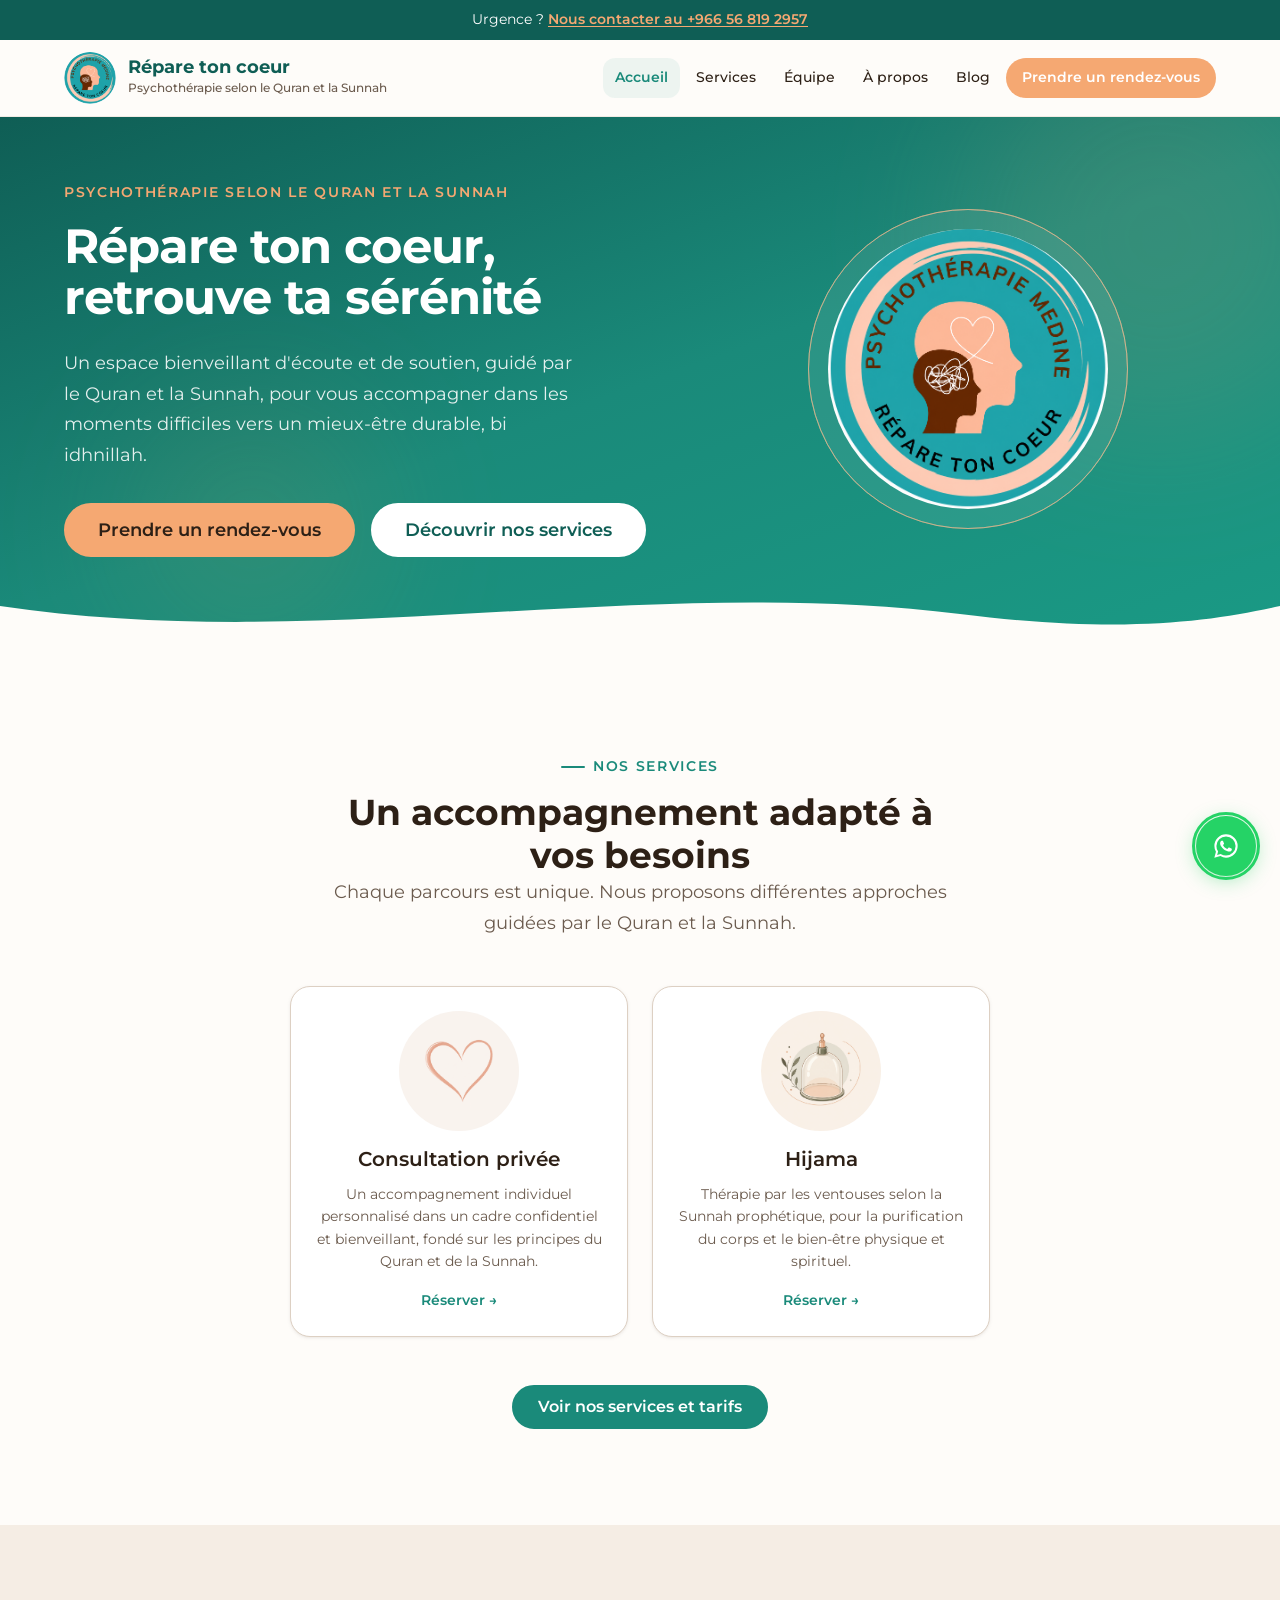
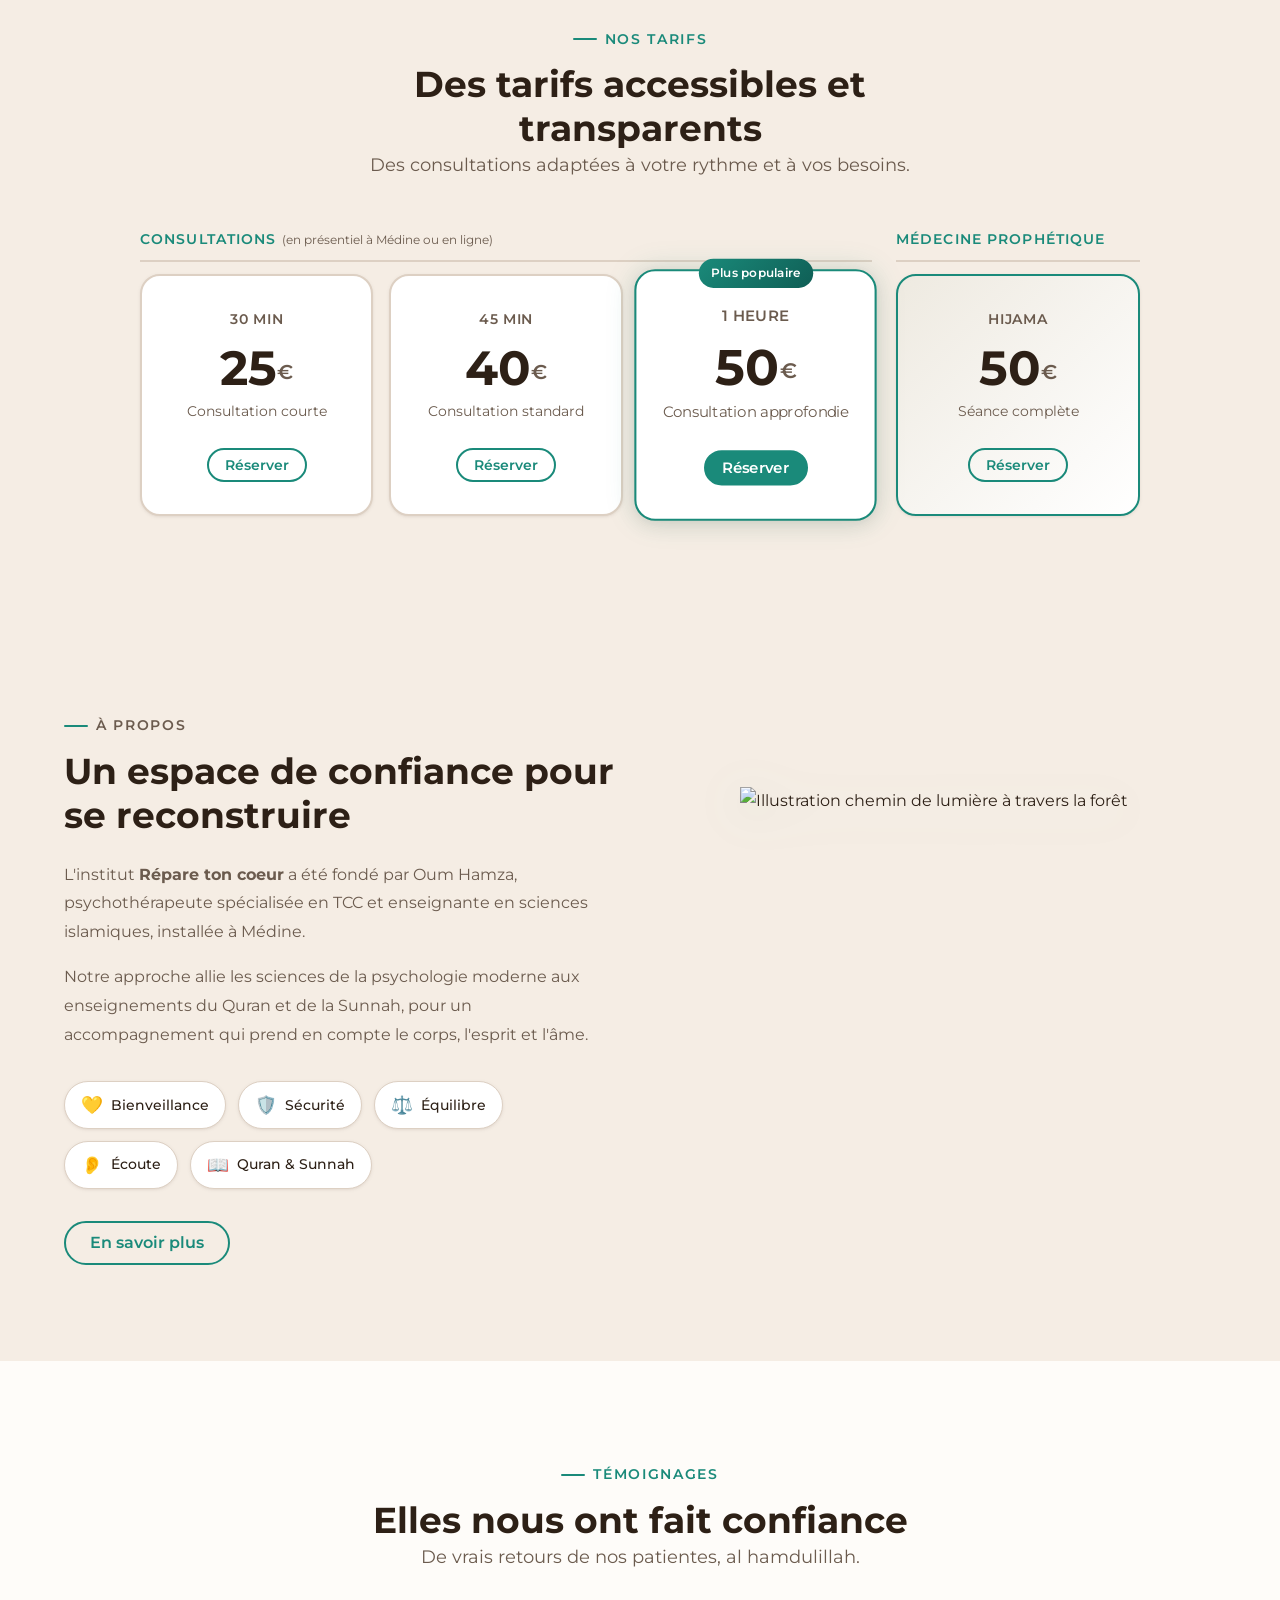
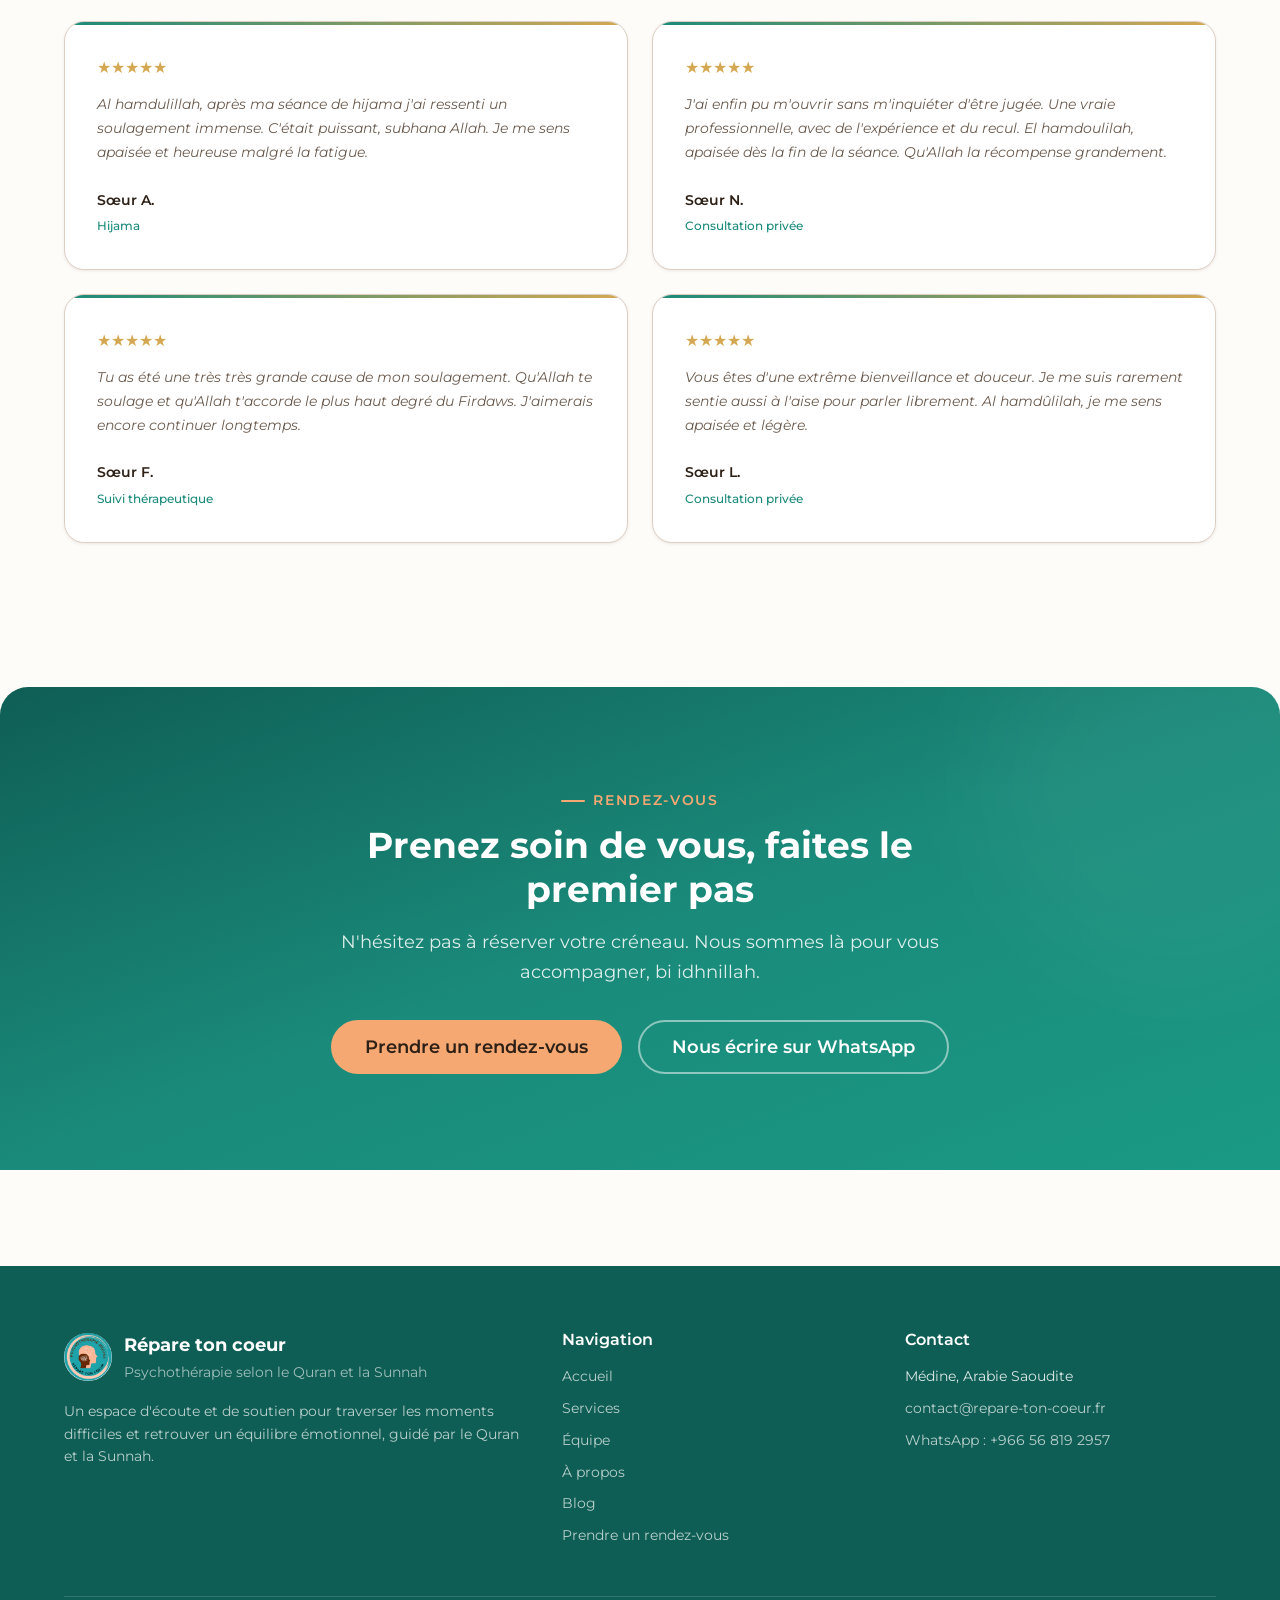
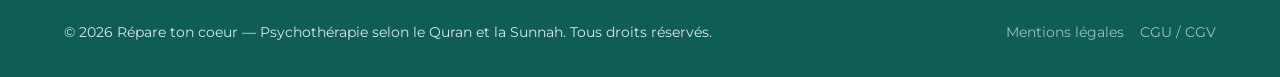
==== commit ca6f5881: "Ajout page CGU/CGV, suppression profil Oum Islam Co-Authored-By: Claude Opus 4.6 <noreply@anthropic." ====
--- a/index.html
+++ b/index.html
@@ -1,4 +1,4 @@
-<!DOCTYPE html><html lang="fr"> <head><meta charset="UTF-8"><meta name="viewport" content="width=device-width, initial-scale=1.0"><title>Accueil | Répare ton coeur</title><meta name="description" content="Répare ton coeur — Psychothérapie selon le Quran et la Sunnah. Un espace bienveillant d'écoute et de soutien pour traverser les moments difficiles et retrouver votre sérénité."><meta property="og:title" content="Accueil | Répare ton coeur"><meta property="og:description" content="Répare ton coeur — Psychothérapie selon le Quran et la Sunnah. Un espace bienveillant d'écoute et de soutien pour traverser les moments difficiles et retrouver votre sérénité."><meta property="og:type" content="website"><meta property="og:image" content="/assets/images/og-image.jpg"><meta property="og:url" content="https://www.repare-ton-coeur.fr/"><meta property="og:locale" content="fr_FR"><meta name="twitter:card" content="summary_large_image"><link rel="canonical" href="https://www.repare-ton-coeur.fr/"><link rel="icon" type="image/x-icon" href="/favicon.ico"><link rel="sitemap" href="/sitemap-index.xml"><link rel="stylesheet" href="/_astro/a-propos.COyRzabn.css">
+<!DOCTYPE html><html lang="fr"> <head><meta charset="UTF-8"><meta name="viewport" content="width=device-width, initial-scale=1.0"><title>Accueil | Répare ton coeur</title><meta name="description" content="Répare ton coeur — Psychothérapie selon le Quran et la Sunnah. Un espace bienveillant d'écoute et de soutien pour traverser les moments difficiles et retrouver votre sérénité."><meta property="og:title" content="Accueil | Répare ton coeur"><meta property="og:description" content="Répare ton coeur — Psychothérapie selon le Quran et la Sunnah. Un espace bienveillant d'écoute et de soutien pour traverser les moments difficiles et retrouver votre sérénité."><meta property="og:type" content="website"><meta property="og:image" content="/assets/images/og-image.jpg"><meta property="og:url" content="https://www.repare-ton-coeur.fr/"><meta property="og:locale" content="fr_FR"><meta name="twitter:card" content="summary_large_image"><link rel="canonical" href="https://www.repare-ton-coeur.fr/"><link rel="icon" type="image/x-icon" href="/favicon.ico"><link rel="sitemap" href="/sitemap-index.xml"><link rel="stylesheet" href="/_astro/a-propos.CX4WVF1U.css">
 <link rel="stylesheet" href="/_astro/index.Df1_A9MJ.css">
 <style>.btn[data-astro-cid-6ygtcg62]{display:inline-flex;align-items:center;justify-content:center;gap:var(--space-2);font-family:var(--font-heading);font-weight:var(--weight-semibold);border-radius:var(--radius-full);transition:all var(--transition-normal);text-decoration:none;cursor:pointer;border:2px solid transparent;line-height:1}.btn--sm[data-astro-cid-6ygtcg62]{padding:var(--space-2) var(--space-4);font-size:var(--text-sm)}.btn--md[data-astro-cid-6ygtcg62]{padding:var(--space-3) var(--space-6);font-size:var(--text-base)}.btn--lg[data-astro-cid-6ygtcg62]{padding:var(--space-4) var(--space-8);font-size:var(--text-lg)}.btn--primary[data-astro-cid-6ygtcg62]{background-color:var(--color-primary);color:var(--color-white);border-color:var(--color-primary)}.btn--primary[data-astro-cid-6ygtcg62]:hover{background-color:var(--color-primary-dark);border-color:var(--color-primary-dark);transform:translateY(-1px);box-shadow:var(--shadow-md)}.btn--secondary[data-astro-cid-6ygtcg62]{background-color:var(--color-secondary);color:var(--color-text);border-color:var(--color-secondary)}.btn--secondary[data-astro-cid-6ygtcg62]:hover{background-color:var(--color-accent);border-color:var(--color-accent);transform:translateY(-1px);box-shadow:var(--shadow-md)}.btn--outline[data-astro-cid-6ygtcg62]{background-color:transparent;color:var(--color-primary);border-color:var(--color-primary)}.btn--outline[data-astro-cid-6ygtcg62]:hover{background-color:var(--color-primary);color:var(--color-white);transform:translateY(-1px);box-shadow:var(--shadow-md)}
 </style></head> <body>  <div class="crisis-bar" role="complementary" aria-label="Contact urgence" data-astro-cid-o4rtyv2i> <div class="crisis-bar__inner container" data-astro-cid-o4rtyv2i> <p data-astro-cid-o4rtyv2i>
@@ -146,7 +146,7 @@
 N'hésitez pas à réserver votre créneau. Nous sommes là pour vous accompagner, bi idhnillah.
 </p> </div> <div class="contact-section__cta" data-astro-cid-zbjjch6a> <a href="/prendre-rendez-vous" data-astro-cid-6ygtcg62="true" class="btn btn--secondary btn--lg"> Prendre un rendez-vous </a>  <a href="https://wa.me/966568192957" data-astro-cid-6ygtcg62="true" class="btn btn--outline btn--lg"> Nous écrire sur WhatsApp </a>  </div> </div> </section>   </main> <footer class="footer" role="contentinfo" data-astro-cid-35ed7um5> <div class="footer__inner container" data-astro-cid-35ed7um5> <div class="footer__grid" data-astro-cid-35ed7um5> <div class="footer__col" data-astro-cid-35ed7um5> <div class="footer__brand" data-astro-cid-35ed7um5> <img src="/assets/images/logo.png" alt="" width="48" height="48" data-astro-cid-35ed7um5> <div data-astro-cid-35ed7um5> <p class="footer__name" data-astro-cid-35ed7um5>Répare ton coeur</p> <p class="footer__tagline" data-astro-cid-35ed7um5>Psychothérapie selon le Quran et la Sunnah</p> </div> </div> <p class="footer__desc" data-astro-cid-35ed7um5>
 Un espace d'écoute et de soutien pour traverser les moments difficiles et retrouver un équilibre émotionnel, guidé par le Quran et la Sunnah.
-</p> </div> <div class="footer__col" data-astro-cid-35ed7um5> <h3 class="footer__heading" data-astro-cid-35ed7um5>Navigation</h3> <ul class="footer__links" data-astro-cid-35ed7um5> <li data-astro-cid-35ed7um5><a href="/" data-astro-cid-35ed7um5>Accueil</a></li> <li data-astro-cid-35ed7um5><a href="/services" data-astro-cid-35ed7um5>Services</a></li> <li data-astro-cid-35ed7um5><a href="/equipe" data-astro-cid-35ed7um5>Équipe</a></li> <li data-astro-cid-35ed7um5><a href="/a-propos" data-astro-cid-35ed7um5>À propos</a></li> <li data-astro-cid-35ed7um5><a href="/blog" data-astro-cid-35ed7um5>Blog</a></li> <li data-astro-cid-35ed7um5><a href="/prendre-rendez-vous" data-astro-cid-35ed7um5>Prendre un rendez-vous</a></li> </ul> </div> <div class="footer__col" data-astro-cid-35ed7um5> <h3 class="footer__heading" data-astro-cid-35ed7um5>Contact</h3> <ul class="footer__links" data-astro-cid-35ed7um5> <li data-astro-cid-35ed7um5>Médine, Arabie Saoudite</li> <li data-astro-cid-35ed7um5><a href="mailto:contact@repare-ton-coeur.fr" data-astro-cid-35ed7um5>contact@repare-ton-coeur.fr</a></li> <li data-astro-cid-35ed7um5><a href="https://wa.me/966568192957" target="_blank" rel="noopener" data-astro-cid-35ed7um5>WhatsApp : +966 56 819 2957</a></li> </ul> </div> </div> <div class="footer__bottom" data-astro-cid-35ed7um5> <p data-astro-cid-35ed7um5>&copy; 2026 Répare ton coeur — Psychothérapie selon le Quran et la Sunnah. Tous droits réservés.</p> <a href="/mentions-legales" data-astro-cid-35ed7um5>Mentions légales</a> </div> </div> </footer>  <a href="https://wa.me/966568192957" class="whatsapp-btn" target="_blank" rel="noopener" aria-label="Nous contacter sur WhatsApp" data-astro-cid-a3mtbhax> <svg viewBox="0 0 32 32" fill="none" xmlns="http://www.w3.org/2000/svg" width="28" height="28" aria-hidden="true" data-astro-cid-a3mtbhax> <path d="M16.004 2.667A13.28 13.28 0 002.72 15.95a13.2 13.2 0 001.787 6.645L2.667 29.333l6.96-1.82A13.3 13.3 0 0016.004 29.3 13.28 13.28 0 0029.333 16 13.28 13.28 0 0016.004 2.667zm0 24.28a10.9 10.9 0 01-5.58-1.525l-.4-.237-4.14 1.084 1.104-4.028-.26-.413a10.93 10.93 0 01-1.676-5.828 10.96 10.96 0 0110.952-10.953A10.96 10.96 0 0126.96 16a10.96 10.96 0 01-10.956 10.947zm6.008-8.2c-.33-.164-1.95-.96-2.252-1.07-.302-.11-.522-.165-.74.164-.22.33-.852 1.07-1.044 1.29-.193.22-.385.248-.715.083-.33-.164-1.392-.513-2.652-1.635-.98-.873-1.642-1.95-1.834-2.28-.193-.33-.02-.508.145-.672.148-.148.33-.385.495-.578.165-.193.22-.33.33-.55.11-.22.055-.413-.028-.578-.082-.165-.74-1.785-1.015-2.444-.267-.642-.54-.556-.74-.566-.193-.008-.413-.01-.633-.01s-.578.083-.88.414c-.303.33-1.155 1.13-1.155 2.752s1.183 3.192 1.348 3.412c.165.22 2.328 3.553 5.64 4.982.788.34 1.403.543 1.882.695.79.252 1.51.216 2.078.131.634-.094 1.95-.797 2.225-1.566.275-.77.275-1.43.193-1.567-.083-.137-.303-.22-.633-.385z" fill="currentColor" data-astro-cid-a3mtbhax></path> </svg> <span class="whatsapp-btn__pulse" aria-hidden="true" data-astro-cid-a3mtbhax></span> </a>  <button class="scroll-top" aria-label="Retour en haut de la page" id="scroll-top-btn" data-astro-cid-hnzwq3ap> <svg width="20" height="20" viewBox="0 0 20 20" fill="none" xmlns="http://www.w3.org/2000/svg" aria-hidden="true" data-astro-cid-hnzwq3ap> <path d="M10 15V5M10 5L5 10M10 5L15 10" stroke="currentColor" stroke-width="2" stroke-linecap="round" stroke-linejoin="round" data-astro-cid-hnzwq3ap></path> </svg> </button>  <script type="module">const e=document.getElementById("scroll-top-btn");e&&(window.addEventListener("scroll",()=>{window.scrollY>400?e.classList.add("visible"):e.classList.remove("visible")},{passive:!0}),e.addEventListener("click",()=>{window.scrollTo({top:0,behavior:"smooth"})}));</script>  </body></html> <script type="module">const t=new IntersectionObserver(e=>{e.forEach(a=>{a.isIntersecting&&a.target.classList.add("visible")})},{threshold:.1,rootMargin:"0px 0px -40px 0px"});document.querySelectorAll(".animate-on-scroll, .animate-fade-in, .animate-slide-left, .animate-slide-right, .animate-scale").forEach(e=>{t.observe(e)});</script> <script type="application/ld+json">
+</p> </div> <div class="footer__col" data-astro-cid-35ed7um5> <h3 class="footer__heading" data-astro-cid-35ed7um5>Navigation</h3> <ul class="footer__links" data-astro-cid-35ed7um5> <li data-astro-cid-35ed7um5><a href="/" data-astro-cid-35ed7um5>Accueil</a></li> <li data-astro-cid-35ed7um5><a href="/services" data-astro-cid-35ed7um5>Services</a></li> <li data-astro-cid-35ed7um5><a href="/equipe" data-astro-cid-35ed7um5>Équipe</a></li> <li data-astro-cid-35ed7um5><a href="/a-propos" data-astro-cid-35ed7um5>À propos</a></li> <li data-astro-cid-35ed7um5><a href="/blog" data-astro-cid-35ed7um5>Blog</a></li> <li data-astro-cid-35ed7um5><a href="/prendre-rendez-vous" data-astro-cid-35ed7um5>Prendre un rendez-vous</a></li> </ul> </div> <div class="footer__col" data-astro-cid-35ed7um5> <h3 class="footer__heading" data-astro-cid-35ed7um5>Contact</h3> <ul class="footer__links" data-astro-cid-35ed7um5> <li data-astro-cid-35ed7um5>Médine, Arabie Saoudite</li> <li data-astro-cid-35ed7um5><a href="mailto:contact@repare-ton-coeur.fr" data-astro-cid-35ed7um5>contact@repare-ton-coeur.fr</a></li> <li data-astro-cid-35ed7um5><a href="https://wa.me/966568192957" target="_blank" rel="noopener" data-astro-cid-35ed7um5>WhatsApp : +966 56 819 2957</a></li> </ul> </div> </div> <div class="footer__bottom" data-astro-cid-35ed7um5> <p data-astro-cid-35ed7um5>&copy; 2026 Répare ton coeur — Psychothérapie selon le Quran et la Sunnah. Tous droits réservés.</p> <div class="footer__legal-links" data-astro-cid-35ed7um5> <a href="/mentions-legales" data-astro-cid-35ed7um5>Mentions légales</a> <a href="/conditions-generales" data-astro-cid-35ed7um5>CGU / CGV</a> </div> </div> </div> </footer>  <a href="https://wa.me/966568192957" class="whatsapp-btn" target="_blank" rel="noopener" aria-label="Nous contacter sur WhatsApp" data-astro-cid-a3mtbhax> <svg viewBox="0 0 32 32" fill="none" xmlns="http://www.w3.org/2000/svg" width="28" height="28" aria-hidden="true" data-astro-cid-a3mtbhax> <path d="M16.004 2.667A13.28 13.28 0 002.72 15.95a13.2 13.2 0 001.787 6.645L2.667 29.333l6.96-1.82A13.3 13.3 0 0016.004 29.3 13.28 13.28 0 0029.333 16 13.28 13.28 0 0016.004 2.667zm0 24.28a10.9 10.9 0 01-5.58-1.525l-.4-.237-4.14 1.084 1.104-4.028-.26-.413a10.93 10.93 0 01-1.676-5.828 10.96 10.96 0 0110.952-10.953A10.96 10.96 0 0126.96 16a10.96 10.96 0 01-10.956 10.947zm6.008-8.2c-.33-.164-1.95-.96-2.252-1.07-.302-.11-.522-.165-.74.164-.22.33-.852 1.07-1.044 1.29-.193.22-.385.248-.715.083-.33-.164-1.392-.513-2.652-1.635-.98-.873-1.642-1.95-1.834-2.28-.193-.33-.02-.508.145-.672.148-.148.33-.385.495-.578.165-.193.22-.33.33-.55.11-.22.055-.413-.028-.578-.082-.165-.74-1.785-1.015-2.444-.267-.642-.54-.556-.74-.566-.193-.008-.413-.01-.633-.01s-.578.083-.88.414c-.303.33-1.155 1.13-1.155 2.752s1.183 3.192 1.348 3.412c.165.22 2.328 3.553 5.64 4.982.788.34 1.403.543 1.882.695.79.252 1.51.216 2.078.131.634-.094 1.95-.797 2.225-1.566.275-.77.275-1.43.193-1.567-.083-.137-.303-.22-.633-.385z" fill="currentColor" data-astro-cid-a3mtbhax></path> </svg> <span class="whatsapp-btn__pulse" aria-hidden="true" data-astro-cid-a3mtbhax></span> </a>  <button class="scroll-top" aria-label="Retour en haut de la page" id="scroll-top-btn" data-astro-cid-hnzwq3ap> <svg width="20" height="20" viewBox="0 0 20 20" fill="none" xmlns="http://www.w3.org/2000/svg" aria-hidden="true" data-astro-cid-hnzwq3ap> <path d="M10 15V5M10 5L5 10M10 5L15 10" stroke="currentColor" stroke-width="2" stroke-linecap="round" stroke-linejoin="round" data-astro-cid-hnzwq3ap></path> </svg> </button>  <script type="module">const e=document.getElementById("scroll-top-btn");e&&(window.addEventListener("scroll",()=>{window.scrollY>400?e.classList.add("visible"):e.classList.remove("visible")},{passive:!0}),e.addEventListener("click",()=>{window.scrollTo({top:0,behavior:"smooth"})}));</script>  </body></html> <script type="module">const t=new IntersectionObserver(e=>{e.forEach(a=>{a.isIntersecting&&a.target.classList.add("visible")})},{threshold:.1,rootMargin:"0px 0px -40px 0px"});document.querySelectorAll(".animate-on-scroll, .animate-fade-in, .animate-slide-left, .animate-slide-right, .animate-scale").forEach(e=>{t.observe(e)});</script> <script type="application/ld+json">
 {
   "@context": "https://schema.org",
   "@type": "LocalBusiness",
--- a/_astro/a-propos.CX4WVF1U.css
+++ b/_astro/a-propos.CX4WVF1U.css
@@ -0,0 +1 @@
+@import"https://fonts.googleapis.com/css2?family=Montserrat:wght@400;500;600;700&display=swap";:root{--color-primary: #1A8A7A;--color-primary-light: #2CB5A0;--color-primary-dark: #0F5E55;--color-secondary: #F5A872;--color-accent: #E8925A;--color-text: #2D2016;--color-text-muted: #6B5B4E;--color-background: #FEFCF9;--color-surface: #F5EDE4;--color-surface-alt: #EDE3D8;--color-border: #DDD0C3;--color-white: #FFFFFF;--color-gold: #D4A853;--color-gold-light: #F5DFA0;--font-heading: "Montserrat", sans-serif;--font-body: "Montserrat", sans-serif;--text-xs: .75rem;--text-sm: .875rem;--text-base: 1rem;--text-lg: 1.125rem;--text-xl: 1.25rem;--text-2xl: 1.5rem;--text-3xl: 1.875rem;--text-4xl: 2.25rem;--text-5xl: 3rem;--weight-regular: 400;--weight-medium: 500;--weight-semibold: 600;--weight-bold: 700;--space-1: .25rem;--space-2: .5rem;--space-3: .75rem;--space-4: 1rem;--space-6: 1.5rem;--space-8: 2rem;--space-12: 3rem;--space-16: 4rem;--space-24: 6rem;--radius-sm: .375rem;--radius-md: .75rem;--radius-lg: 1.25rem;--radius-xl: 1.75rem;--radius-full: 9999px;--shadow-sm: 0 1px 4px rgba(45, 32, 22, .06), 0 1px 2px rgba(45, 32, 22, .04);--shadow-md: 0 4px 20px rgba(45, 32, 22, .08), 0 2px 8px rgba(45, 32, 22, .04);--shadow-lg: 0 12px 40px rgba(45, 32, 22, .1), 0 4px 16px rgba(45, 32, 22, .06);--shadow-xl: 0 20px 60px rgba(45, 32, 22, .12), 0 8px 24px rgba(45, 32, 22, .06);--shadow-glow: 0 0 30px rgba(26, 138, 122, .15);--transition-fast: .15s ease;--transition-normal: .3s cubic-bezier(.4, 0, .2, 1);--transition-slow: .5s cubic-bezier(.4, 0, .2, 1)}*,*:before,*:after{box-sizing:border-box;margin:0;padding:0}html{font-size:100%;scroll-behavior:smooth;-webkit-text-size-adjust:100%;overflow-x:hidden}body{font-family:var(--font-body);font-size:var(--text-base);font-weight:var(--weight-regular);line-height:1.7;color:var(--color-text);background-color:var(--color-background);-webkit-font-smoothing:antialiased;-moz-osx-font-smoothing:grayscale;overflow-x:hidden}h1,h2,h3,h4,h5,h6{font-family:var(--font-heading);font-weight:var(--weight-bold);line-height:1.2;color:var(--color-text)}h1{font-size:var(--text-5xl)}h2{font-size:var(--text-4xl)}h3{font-size:var(--text-3xl)}h4{font-size:var(--text-2xl)}p{margin-bottom:var(--space-4)}a{color:var(--color-primary);text-decoration:none;transition:color var(--transition-fast)}a:hover{color:var(--color-primary-dark)}a:focus-visible{outline:2px solid var(--color-primary);outline-offset:2px;border-radius:var(--radius-sm)}img{max-width:100%;height:auto;display:block}ul,ol{list-style:none}button{font-family:inherit;cursor:pointer;border:none;background:none}button:focus-visible,input:focus-visible,textarea:focus-visible,select:focus-visible{outline:2px solid var(--color-primary);outline-offset:2px}input,textarea,select{font-family:inherit;font-size:inherit}::selection{background-color:var(--color-secondary);color:var(--color-text)}.container{width:100%;max-width:1200px;margin-inline:auto;padding-inline:var(--space-6)}.sr-only{position:absolute;width:1px;height:1px;padding:0;margin:-1px;overflow:hidden;clip:rect(0,0,0,0);white-space:nowrap;border-width:0}.animate-on-scroll{opacity:0;transform:translateY(30px);transition:opacity .7s cubic-bezier(.4,0,.2,1),transform .7s cubic-bezier(.4,0,.2,1)}.animate-on-scroll.visible{opacity:1;transform:translateY(0)}.animate-delay-1{transition-delay:.1s}.animate-delay-2{transition-delay:.2s}.animate-delay-3{transition-delay:.3s}.animate-delay-4{transition-delay:.4s}.animate-delay-5{transition-delay:.5s}.animate-fade-in{opacity:0;transition:opacity .8s cubic-bezier(.4,0,.2,1)}.animate-fade-in.visible{opacity:1}.animate-slide-left{opacity:0;transform:translate(-40px);transition:opacity .7s cubic-bezier(.4,0,.2,1),transform .7s cubic-bezier(.4,0,.2,1)}.animate-slide-left.visible{opacity:1;transform:translate(0)}.animate-slide-right{opacity:0;transform:translate(40px);transition:opacity .7s cubic-bezier(.4,0,.2,1),transform .7s cubic-bezier(.4,0,.2,1)}.animate-slide-right.visible{opacity:1;transform:translate(0)}.animate-scale{opacity:0;transform:scale(.9);transition:opacity .6s cubic-bezier(.4,0,.2,1),transform .6s cubic-bezier(.4,0,.2,1)}.animate-scale.visible{opacity:1;transform:scale(1)}.eyebrow{font-size:var(--text-sm);font-weight:var(--weight-semibold);text-transform:uppercase;letter-spacing:.12em;color:var(--color-primary);margin-bottom:var(--space-3);display:inline-flex;align-items:center;gap:var(--space-2)}.eyebrow:before{content:"";display:inline-block;width:24px;height:2px;background:var(--color-primary);border-radius:1px}@media(max-width:639px){h1{font-size:var(--text-3xl)}h2{font-size:var(--text-2xl)}h3{font-size:var(--text-xl)}.eyebrow:before{display:none}}.nav__list[data-astro-cid-afdttjsk]{display:flex;align-items:center;gap:var(--space-1)}.nav__link[data-astro-cid-afdttjsk]{display:block;padding:var(--space-2) var(--space-3);font-size:var(--text-sm);font-weight:var(--weight-medium);color:var(--color-text);text-decoration:none;border-radius:var(--radius-md);transition:all var(--transition-fast)}.nav__link[data-astro-cid-afdttjsk]:hover{color:var(--color-primary);background-color:var(--color-surface)}.nav__link--active[data-astro-cid-afdttjsk]{color:var(--color-primary);font-weight:var(--weight-semibold);background-color:#2a9a8a14}.nav__link--cta[data-astro-cid-afdttjsk]{background-color:var(--color-secondary);color:var(--color-white);font-weight:var(--weight-semibold);border-radius:var(--radius-full);padding:var(--space-2) var(--space-4)}.nav__link--cta[data-astro-cid-afdttjsk]:hover{background-color:var(--color-accent);color:var(--color-white)}.nav__link--cta[data-astro-cid-afdttjsk].nav__link--active{background-color:var(--color-accent)}@media(max-width:1023px){.nav[data-astro-cid-afdttjsk]{position:fixed;top:0;right:0;bottom:0;width:min(320px,85vw);background-color:var(--color-white);box-shadow:var(--shadow-lg);transform:translate(100%);transition:transform var(--transition-normal);z-index:200;padding:var(--space-16) var(--space-6) var(--space-6);overflow-y:auto}.nav--open[data-astro-cid-afdttjsk]{transform:translate(0)}.nav__list[data-astro-cid-afdttjsk]{flex-direction:column;align-items:stretch;gap:var(--space-1)}.nav__link[data-astro-cid-afdttjsk]{font-size:var(--text-lg);padding:var(--space-3) var(--space-4)}.nav__link--cta[data-astro-cid-afdttjsk]{text-align:center;margin-top:var(--space-4)}}.header[data-astro-cid-qlfjksao]{position:relative;z-index:100;background-color:#fefcf9eb;backdrop-filter:blur(12px);-webkit-backdrop-filter:blur(12px);border-bottom:1px solid rgba(221,208,195,.4);transition:box-shadow var(--transition-normal)}.header__inner[data-astro-cid-qlfjksao]{display:flex;align-items:center;justify-content:space-between;padding-block:var(--space-3)}.header__logo[data-astro-cid-qlfjksao]{display:flex;align-items:center;gap:var(--space-3);text-decoration:none;color:var(--color-text)}.header__logo[data-astro-cid-qlfjksao] img[data-astro-cid-qlfjksao]{width:52px;height:52px;border-radius:var(--radius-full);object-fit:cover}.header__brand[data-astro-cid-qlfjksao]{display:flex;flex-direction:column}.header__brand-name[data-astro-cid-qlfjksao]{font-family:var(--font-heading);font-weight:var(--weight-bold);font-size:var(--text-lg);color:var(--color-primary-dark);line-height:1.2}.header__brand-sub[data-astro-cid-qlfjksao]{font-size:var(--text-xs);color:var(--color-text-muted);font-weight:var(--weight-medium)}.header__menu-toggle[data-astro-cid-qlfjksao]{display:none;width:44px;height:44px;align-items:center;justify-content:center;border-radius:var(--radius-md)}.header__menu-icon[data-astro-cid-qlfjksao],.header__menu-icon[data-astro-cid-qlfjksao]:before,.header__menu-icon[data-astro-cid-qlfjksao]:after{display:block;width:22px;height:2px;background-color:var(--color-text);border-radius:2px;transition:all var(--transition-normal)}.header__menu-icon[data-astro-cid-qlfjksao]{position:relative}.header__menu-icon[data-astro-cid-qlfjksao]:before,.header__menu-icon[data-astro-cid-qlfjksao]:after{content:"";position:absolute;left:0}.header__menu-icon[data-astro-cid-qlfjksao]:before{top:-7px}.header__menu-icon[data-astro-cid-qlfjksao]:after{top:7px}.header__desktop-nav[data-astro-cid-qlfjksao]{display:block}@media(max-width:1023px){.header__menu-toggle[data-astro-cid-qlfjksao]{display:flex}.header__desktop-nav[data-astro-cid-qlfjksao]{display:none}.header__brand-sub[data-astro-cid-qlfjksao]{font-size:.65rem;max-width:160px;line-height:1.3}.header__logo[data-astro-cid-qlfjksao] img[data-astro-cid-qlfjksao]{width:44px;height:44px}}.footer[data-astro-cid-35ed7um5]{background-color:var(--color-primary-dark);color:#ffffffd9;padding:var(--space-16) 0 var(--space-8);margin-top:var(--space-24)}.footer__grid[data-astro-cid-35ed7um5]{display:grid;grid-template-columns:1.5fr 1fr 1fr;gap:var(--space-8);margin-bottom:var(--space-12)}.footer__brand[data-astro-cid-35ed7um5]{display:flex;align-items:center;gap:var(--space-3);margin-bottom:var(--space-4)}.footer__brand[data-astro-cid-35ed7um5] img[data-astro-cid-35ed7um5]{width:48px;height:48px;border-radius:var(--radius-full)}.footer__name[data-astro-cid-35ed7um5]{font-family:var(--font-heading);font-weight:var(--weight-bold);font-size:var(--text-lg);color:var(--color-white);margin:0}.footer__tagline[data-astro-cid-35ed7um5]{font-size:var(--text-sm);color:#fff9;margin:0}.footer__desc[data-astro-cid-35ed7um5]{font-size:var(--text-sm);line-height:1.6;color:#ffffffb3}.footer__heading[data-astro-cid-35ed7um5]{font-size:var(--text-base);font-weight:var(--weight-semibold);color:var(--color-white);margin-bottom:var(--space-4)}.footer__links[data-astro-cid-35ed7um5]{display:flex;flex-direction:column;gap:var(--space-2);font-size:var(--text-sm)}.footer__links[data-astro-cid-35ed7um5] a[data-astro-cid-35ed7um5]{color:#ffffffb3;transition:color var(--transition-fast)}.footer__links[data-astro-cid-35ed7um5] a[data-astro-cid-35ed7um5]:hover{color:var(--color-secondary)}.footer__bottom[data-astro-cid-35ed7um5]{border-top:1px solid rgba(255,255,255,.15);padding-top:var(--space-6);display:flex;justify-content:space-between;align-items:center;font-size:var(--text-sm)}.footer__legal-links[data-astro-cid-35ed7um5]{display:flex;gap:var(--space-4)}.footer__bottom[data-astro-cid-35ed7um5] a[data-astro-cid-35ed7um5]{color:#fff9}.footer__bottom[data-astro-cid-35ed7um5] a[data-astro-cid-35ed7um5]:hover{color:var(--color-secondary)}.footer__bottom[data-astro-cid-35ed7um5] p[data-astro-cid-35ed7um5]{margin:0}@media(max-width:1023px){.footer__grid[data-astro-cid-35ed7um5]{grid-template-columns:1fr 1fr}}@media(max-width:639px){.footer__grid[data-astro-cid-35ed7um5]{grid-template-columns:1fr;gap:var(--space-8)}.footer__bottom[data-astro-cid-35ed7um5]{flex-direction:column;gap:var(--space-2);text-align:center}}.crisis-bar[data-astro-cid-o4rtyv2i]{background-color:var(--color-primary-dark);color:var(--color-white);font-size:var(--text-sm);padding:var(--space-2) 0;text-align:center;position:relative;z-index:150}.crisis-bar[data-astro-cid-o4rtyv2i] p[data-astro-cid-o4rtyv2i]{margin:0}.crisis-bar[data-astro-cid-o4rtyv2i] a[data-astro-cid-o4rtyv2i]{color:var(--color-secondary);font-weight:var(--weight-semibold);text-decoration:underline;text-underline-offset:2px}.crisis-bar[data-astro-cid-o4rtyv2i] a[data-astro-cid-o4rtyv2i]:hover{color:var(--color-white)}@media(max-width:639px){.crisis-bar[data-astro-cid-o4rtyv2i]{font-size:var(--text-xs);padding:var(--space-1) var(--space-2)}}.whatsapp-btn[data-astro-cid-a3mtbhax]{position:fixed;bottom:var(--space-6);right:var(--space-6);z-index:999;width:60px;height:60px;border-radius:var(--radius-full);background-color:#25d366;color:var(--color-white);display:flex;align-items:center;justify-content:center;box-shadow:0 4px 20px #25d36666;transition:transform var(--transition-normal);text-decoration:none}.whatsapp-btn[data-astro-cid-a3mtbhax]:hover{transform:scale(1.1);color:var(--color-white)}.whatsapp-btn__pulse[data-astro-cid-a3mtbhax]{position:absolute;inset:-4px;border-radius:var(--radius-full);border:3px solid #25D366;animation:wa-pulse 2.5s cubic-bezier(0,0,.2,1) infinite;will-change:transform,opacity}@keyframes wa-pulse{0%{transform:scale(1);opacity:0}15%{opacity:.4}to{transform:scale(1.5);opacity:0}}@media(max-width:639px){.whatsapp-btn[data-astro-cid-a3mtbhax]{width:48px;height:48px;bottom:var(--space-6);right:var(--space-4)}.whatsapp-btn[data-astro-cid-a3mtbhax] svg[data-astro-cid-a3mtbhax]{width:24px;height:24px}}.scroll-top[data-astro-cid-hnzwq3ap]{position:fixed;bottom:calc(var(--space-6) + 60px + var(--space-3));right:var(--space-6);z-index:998;width:48px;height:48px;border-radius:var(--radius-full);background-color:var(--color-primary-dark);color:var(--color-white);display:flex;align-items:center;justify-content:center;box-shadow:var(--shadow-md);transition:all var(--transition-normal);opacity:0;pointer-events:none;transform:translateY(10px);cursor:pointer;border:none}.scroll-top[data-astro-cid-hnzwq3ap].visible{opacity:1;pointer-events:auto;transform:translateY(0)}.scroll-top[data-astro-cid-hnzwq3ap]:hover{background-color:var(--color-primary);transform:translateY(-2px)}@media(max-width:639px){.scroll-top[data-astro-cid-hnzwq3ap]{width:42px;height:42px;bottom:calc(var(--space-6) + 48px + var(--space-3));right:var(--space-4)}}
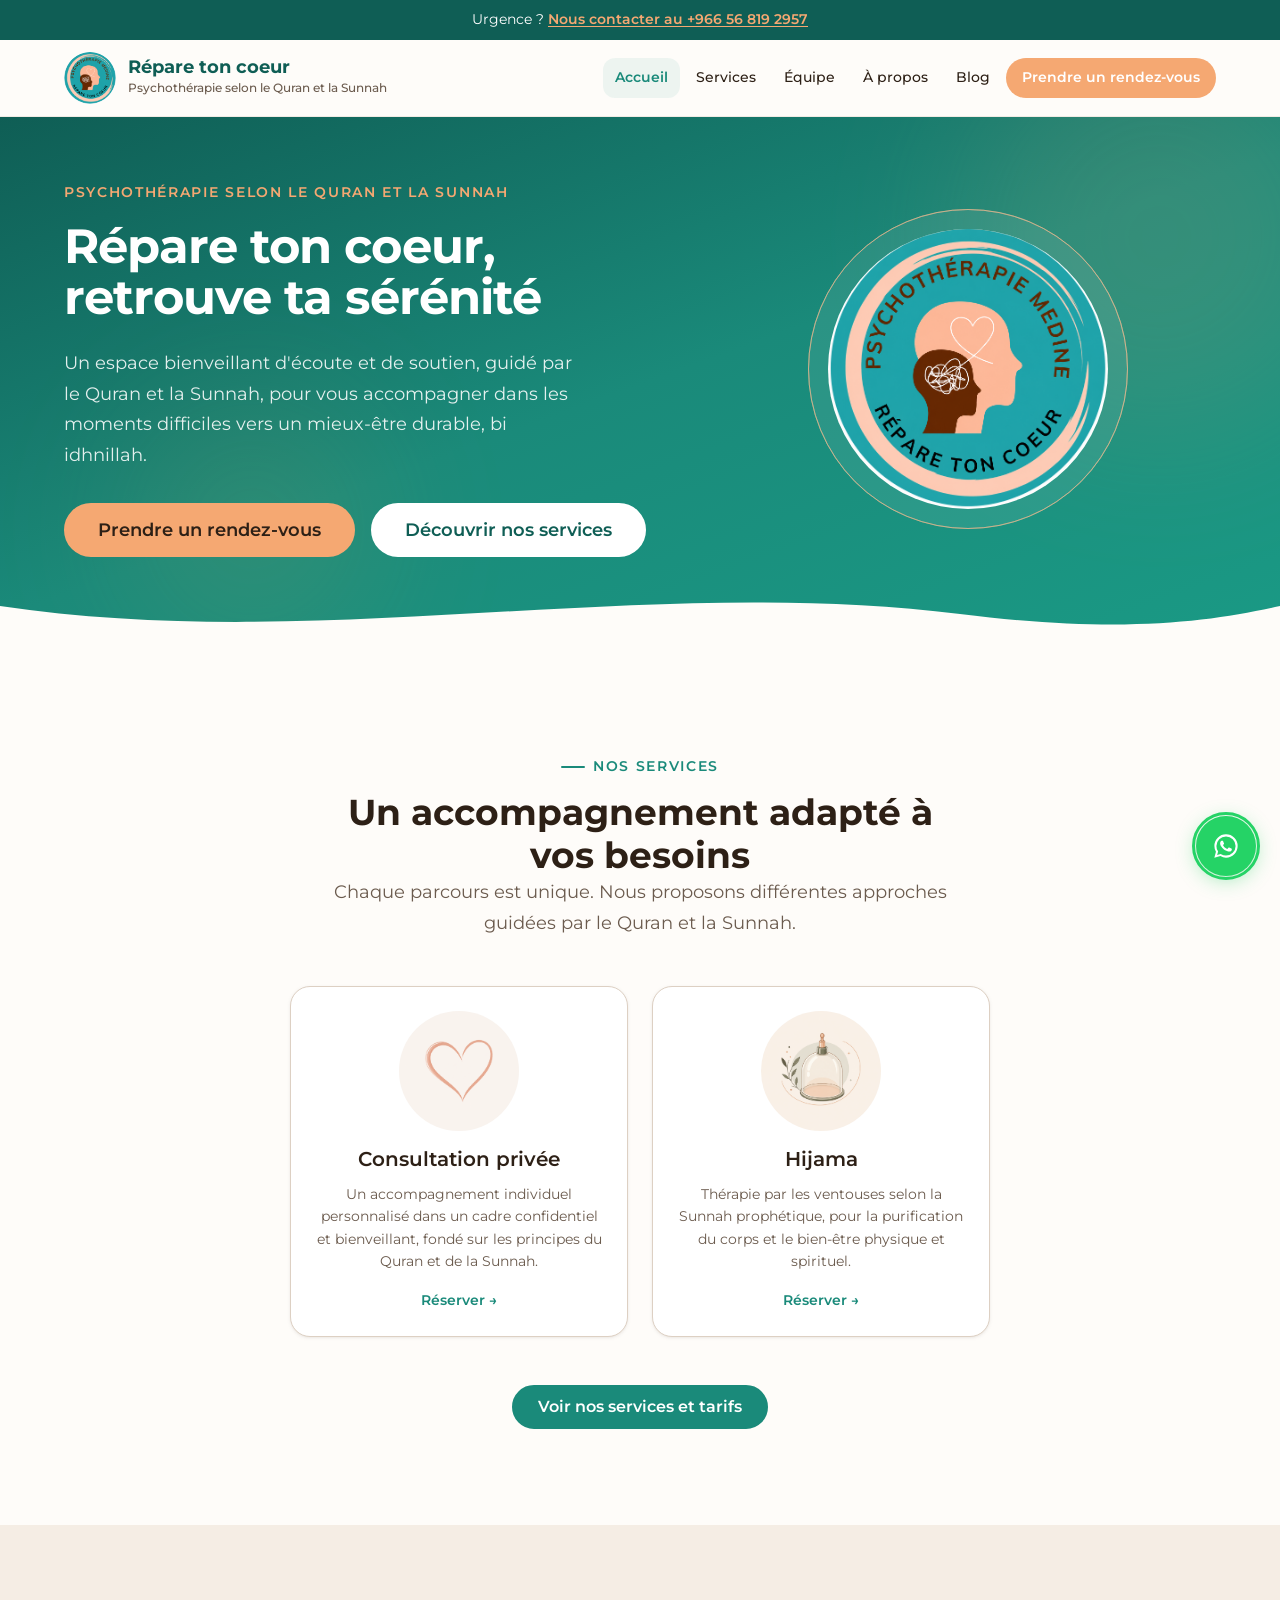
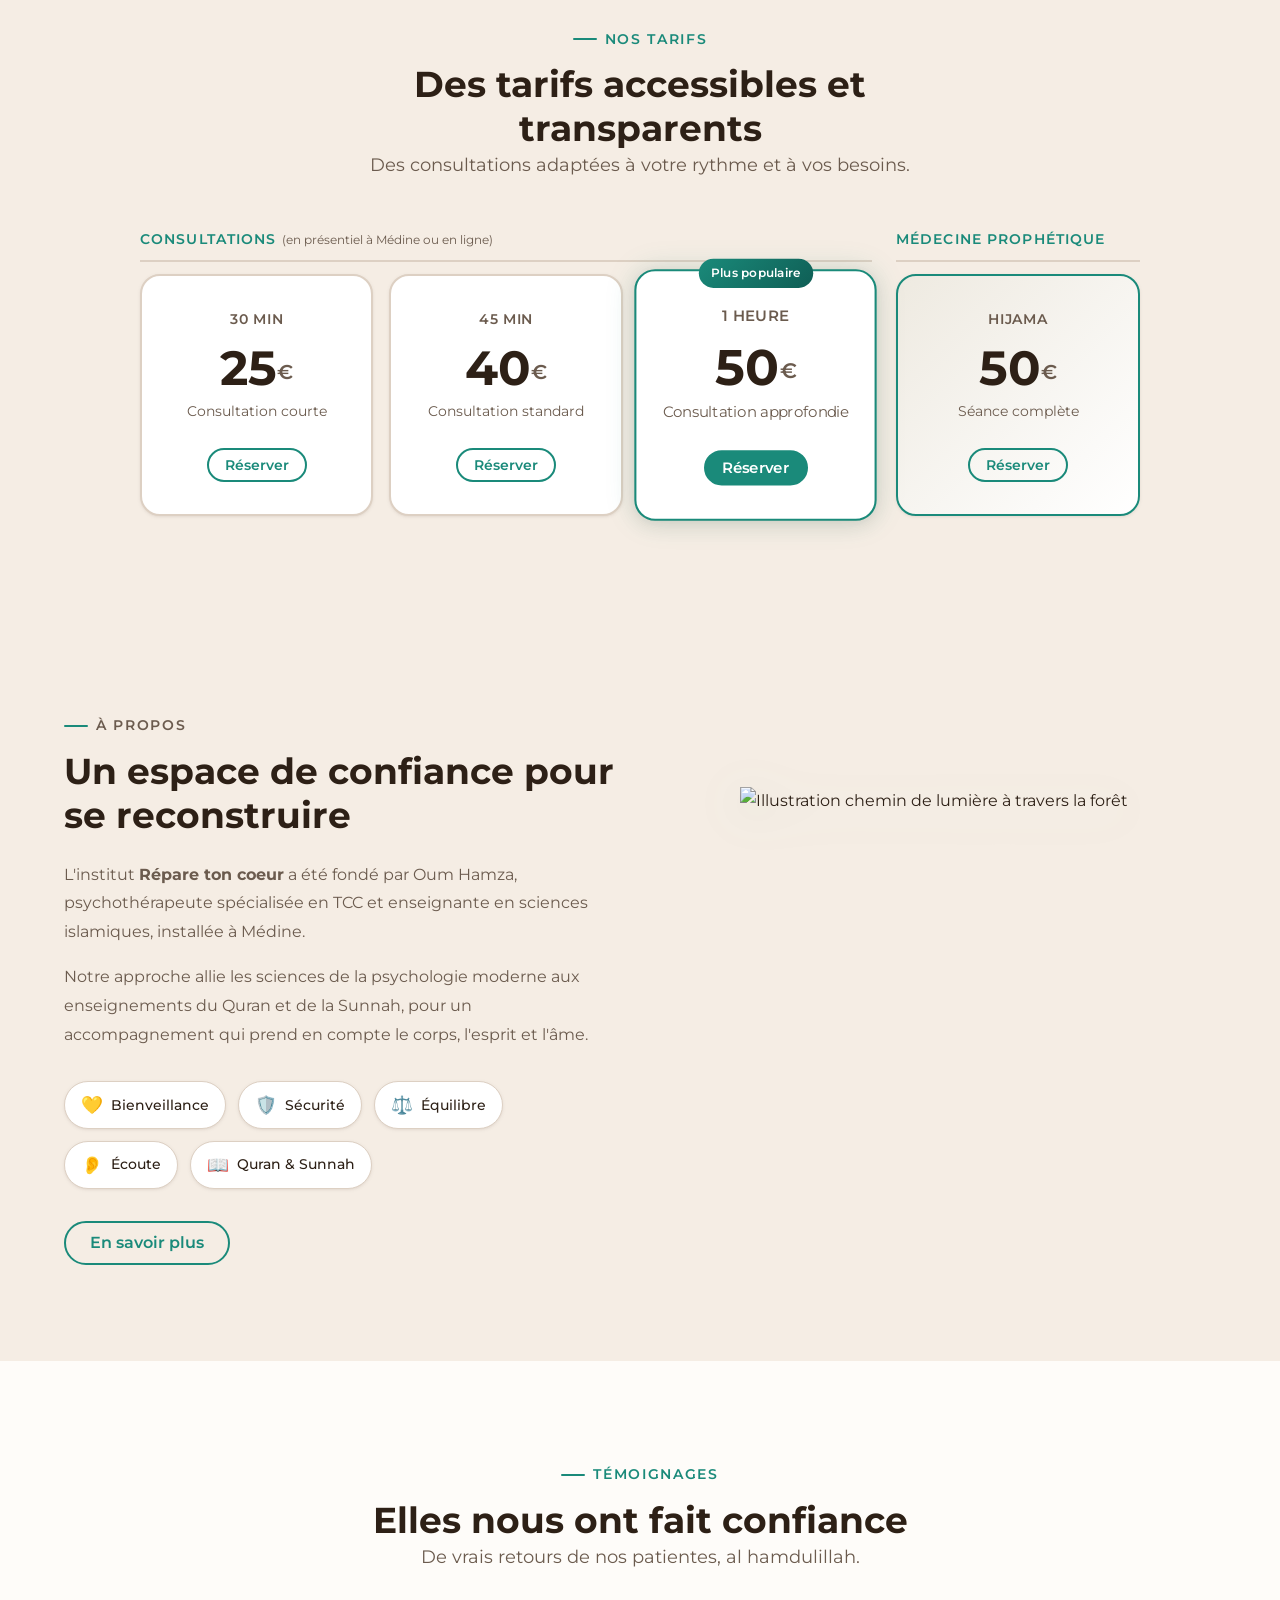
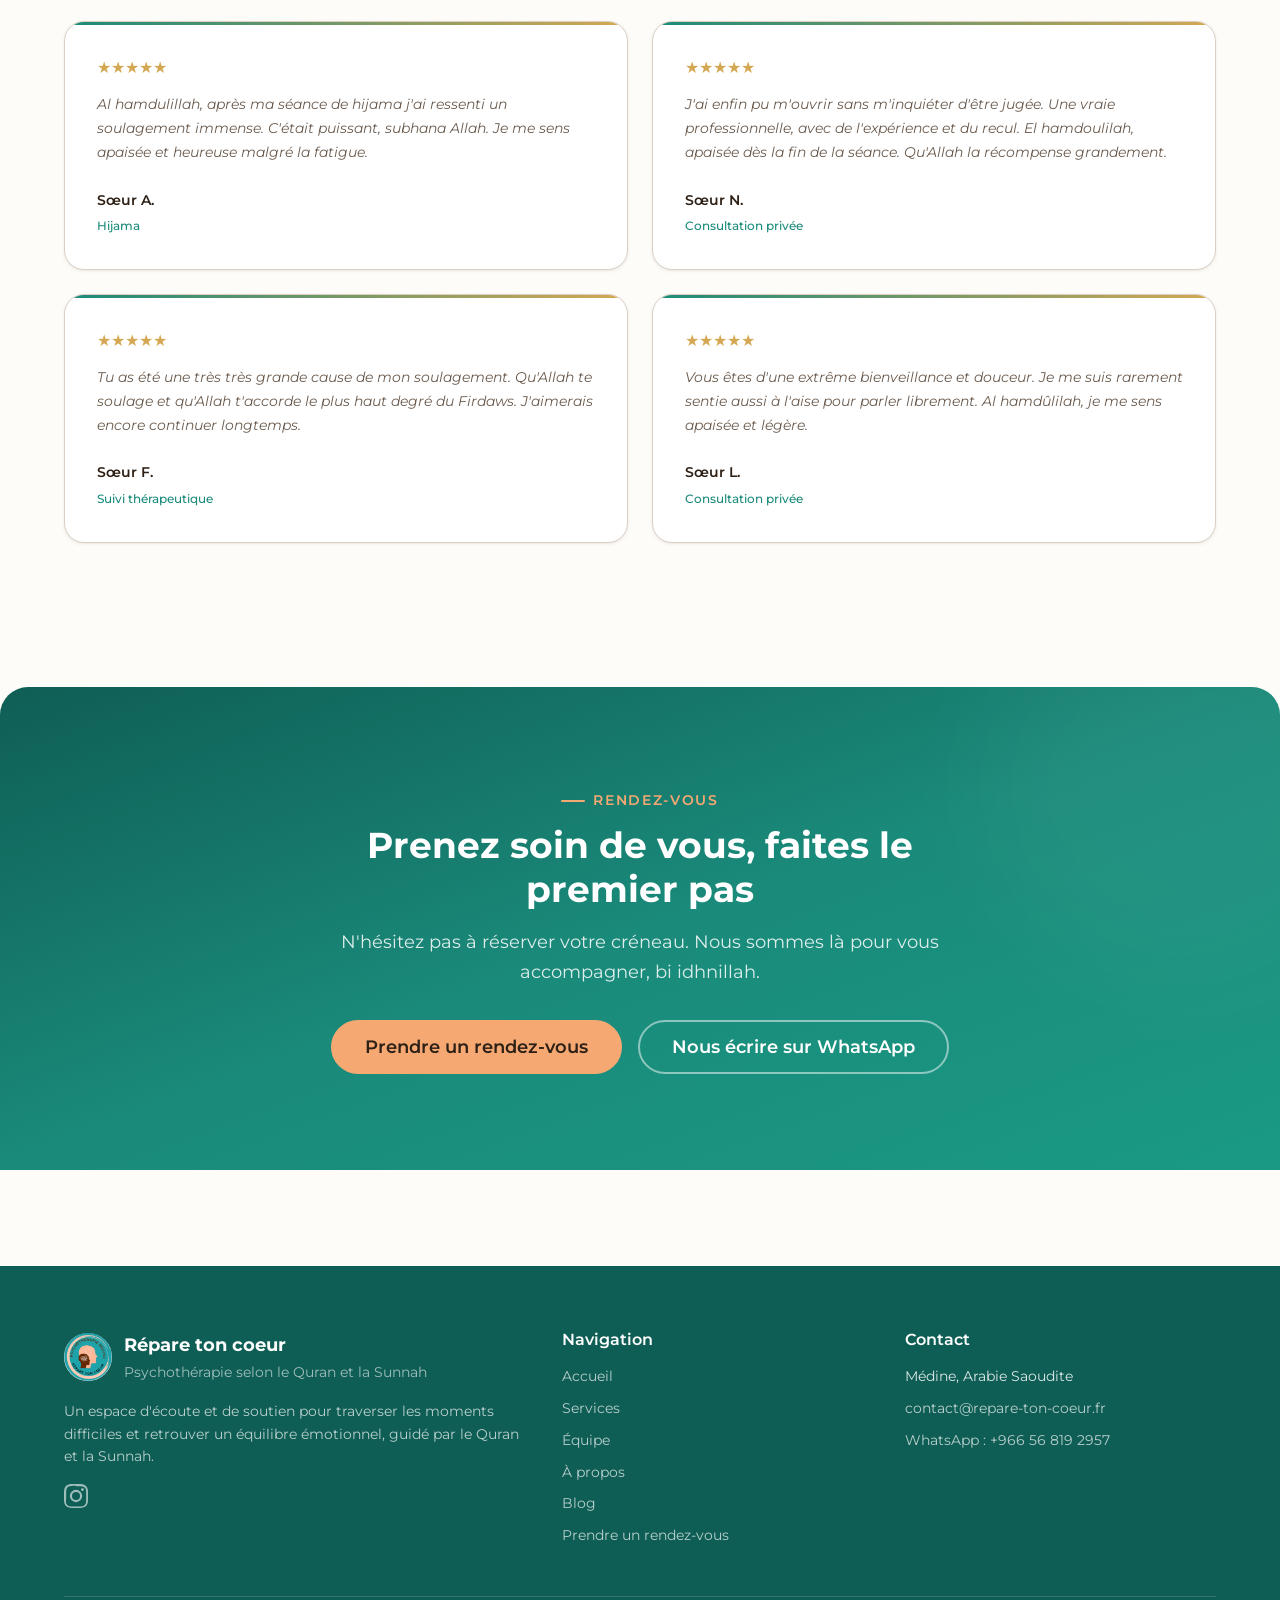
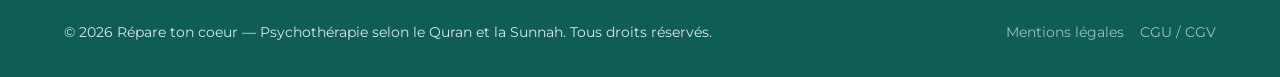
==== commit db09eada: "Ajout logo Instagram dans le footer Co-Authored-By: Claude Opus 4.6 <noreply@anthropic.com>" ====
--- a/index.html
+++ b/index.html
@@ -1,4 +1,4 @@
-<!DOCTYPE html><html lang="fr"> <head><meta charset="UTF-8"><meta name="viewport" content="width=device-width, initial-scale=1.0"><title>Accueil | Répare ton coeur</title><meta name="description" content="Répare ton coeur — Psychothérapie selon le Quran et la Sunnah. Un espace bienveillant d'écoute et de soutien pour traverser les moments difficiles et retrouver votre sérénité."><meta property="og:title" content="Accueil | Répare ton coeur"><meta property="og:description" content="Répare ton coeur — Psychothérapie selon le Quran et la Sunnah. Un espace bienveillant d'écoute et de soutien pour traverser les moments difficiles et retrouver votre sérénité."><meta property="og:type" content="website"><meta property="og:image" content="/assets/images/og-image.jpg"><meta property="og:url" content="https://www.repare-ton-coeur.fr/"><meta property="og:locale" content="fr_FR"><meta name="twitter:card" content="summary_large_image"><link rel="canonical" href="https://www.repare-ton-coeur.fr/"><link rel="icon" type="image/x-icon" href="/favicon.ico"><link rel="sitemap" href="/sitemap-index.xml"><link rel="stylesheet" href="/_astro/a-propos.CX4WVF1U.css">
+<!DOCTYPE html><html lang="fr"> <head><meta charset="UTF-8"><meta name="viewport" content="width=device-width, initial-scale=1.0"><title>Accueil | Répare ton coeur</title><meta name="description" content="Répare ton coeur — Psychothérapie selon le Quran et la Sunnah. Un espace bienveillant d'écoute et de soutien pour traverser les moments difficiles et retrouver votre sérénité."><meta property="og:title" content="Accueil | Répare ton coeur"><meta property="og:description" content="Répare ton coeur — Psychothérapie selon le Quran et la Sunnah. Un espace bienveillant d'écoute et de soutien pour traverser les moments difficiles et retrouver votre sérénité."><meta property="og:type" content="website"><meta property="og:image" content="/assets/images/og-image.jpg"><meta property="og:url" content="https://www.repare-ton-coeur.fr/"><meta property="og:locale" content="fr_FR"><meta name="twitter:card" content="summary_large_image"><link rel="canonical" href="https://www.repare-ton-coeur.fr/"><link rel="icon" type="image/x-icon" href="/favicon.ico"><link rel="sitemap" href="/sitemap-index.xml"><link rel="stylesheet" href="/_astro/a-propos.BGeTq_Qi.css">
 <link rel="stylesheet" href="/_astro/index.Df1_A9MJ.css">
 <style>.btn[data-astro-cid-6ygtcg62]{display:inline-flex;align-items:center;justify-content:center;gap:var(--space-2);font-family:var(--font-heading);font-weight:var(--weight-semibold);border-radius:var(--radius-full);transition:all var(--transition-normal);text-decoration:none;cursor:pointer;border:2px solid transparent;line-height:1}.btn--sm[data-astro-cid-6ygtcg62]{padding:var(--space-2) var(--space-4);font-size:var(--text-sm)}.btn--md[data-astro-cid-6ygtcg62]{padding:var(--space-3) var(--space-6);font-size:var(--text-base)}.btn--lg[data-astro-cid-6ygtcg62]{padding:var(--space-4) var(--space-8);font-size:var(--text-lg)}.btn--primary[data-astro-cid-6ygtcg62]{background-color:var(--color-primary);color:var(--color-white);border-color:var(--color-primary)}.btn--primary[data-astro-cid-6ygtcg62]:hover{background-color:var(--color-primary-dark);border-color:var(--color-primary-dark);transform:translateY(-1px);box-shadow:var(--shadow-md)}.btn--secondary[data-astro-cid-6ygtcg62]{background-color:var(--color-secondary);color:var(--color-text);border-color:var(--color-secondary)}.btn--secondary[data-astro-cid-6ygtcg62]:hover{background-color:var(--color-accent);border-color:var(--color-accent);transform:translateY(-1px);box-shadow:var(--shadow-md)}.btn--outline[data-astro-cid-6ygtcg62]{background-color:transparent;color:var(--color-primary);border-color:var(--color-primary)}.btn--outline[data-astro-cid-6ygtcg62]:hover{background-color:var(--color-primary);color:var(--color-white);transform:translateY(-1px);box-shadow:var(--shadow-md)}
 </style></head> <body>  <div class="crisis-bar" role="complementary" aria-label="Contact urgence" data-astro-cid-o4rtyv2i> <div class="crisis-bar__inner container" data-astro-cid-o4rtyv2i> <p data-astro-cid-o4rtyv2i>
@@ -146,7 +146,7 @@
 N'hésitez pas à réserver votre créneau. Nous sommes là pour vous accompagner, bi idhnillah.
 </p> </div> <div class="contact-section__cta" data-astro-cid-zbjjch6a> <a href="/prendre-rendez-vous" data-astro-cid-6ygtcg62="true" class="btn btn--secondary btn--lg"> Prendre un rendez-vous </a>  <a href="https://wa.me/966568192957" data-astro-cid-6ygtcg62="true" class="btn btn--outline btn--lg"> Nous écrire sur WhatsApp </a>  </div> </div> </section>   </main> <footer class="footer" role="contentinfo" data-astro-cid-35ed7um5> <div class="footer__inner container" data-astro-cid-35ed7um5> <div class="footer__grid" data-astro-cid-35ed7um5> <div class="footer__col" data-astro-cid-35ed7um5> <div class="footer__brand" data-astro-cid-35ed7um5> <img src="/assets/images/logo.png" alt="" width="48" height="48" data-astro-cid-35ed7um5> <div data-astro-cid-35ed7um5> <p class="footer__name" data-astro-cid-35ed7um5>Répare ton coeur</p> <p class="footer__tagline" data-astro-cid-35ed7um5>Psychothérapie selon le Quran et la Sunnah</p> </div> </div> <p class="footer__desc" data-astro-cid-35ed7um5>
 Un espace d'écoute et de soutien pour traverser les moments difficiles et retrouver un équilibre émotionnel, guidé par le Quran et la Sunnah.
-</p> </div> <div class="footer__col" data-astro-cid-35ed7um5> <h3 class="footer__heading" data-astro-cid-35ed7um5>Navigation</h3> <ul class="footer__links" data-astro-cid-35ed7um5> <li data-astro-cid-35ed7um5><a href="/" data-astro-cid-35ed7um5>Accueil</a></li> <li data-astro-cid-35ed7um5><a href="/services" data-astro-cid-35ed7um5>Services</a></li> <li data-astro-cid-35ed7um5><a href="/equipe" data-astro-cid-35ed7um5>Équipe</a></li> <li data-astro-cid-35ed7um5><a href="/a-propos" data-astro-cid-35ed7um5>À propos</a></li> <li data-astro-cid-35ed7um5><a href="/blog" data-astro-cid-35ed7um5>Blog</a></li> <li data-astro-cid-35ed7um5><a href="/prendre-rendez-vous" data-astro-cid-35ed7um5>Prendre un rendez-vous</a></li> </ul> </div> <div class="footer__col" data-astro-cid-35ed7um5> <h3 class="footer__heading" data-astro-cid-35ed7um5>Contact</h3> <ul class="footer__links" data-astro-cid-35ed7um5> <li data-astro-cid-35ed7um5>Médine, Arabie Saoudite</li> <li data-astro-cid-35ed7um5><a href="mailto:contact@repare-ton-coeur.fr" data-astro-cid-35ed7um5>contact@repare-ton-coeur.fr</a></li> <li data-astro-cid-35ed7um5><a href="https://wa.me/966568192957" target="_blank" rel="noopener" data-astro-cid-35ed7um5>WhatsApp : +966 56 819 2957</a></li> </ul> </div> </div> <div class="footer__bottom" data-astro-cid-35ed7um5> <p data-astro-cid-35ed7um5>&copy; 2026 Répare ton coeur — Psychothérapie selon le Quran et la Sunnah. Tous droits réservés.</p> <div class="footer__legal-links" data-astro-cid-35ed7um5> <a href="/mentions-legales" data-astro-cid-35ed7um5>Mentions légales</a> <a href="/conditions-generales" data-astro-cid-35ed7um5>CGU / CGV</a> </div> </div> </div> </footer>  <a href="https://wa.me/966568192957" class="whatsapp-btn" target="_blank" rel="noopener" aria-label="Nous contacter sur WhatsApp" data-astro-cid-a3mtbhax> <svg viewBox="0 0 32 32" fill="none" xmlns="http://www.w3.org/2000/svg" width="28" height="28" aria-hidden="true" data-astro-cid-a3mtbhax> <path d="M16.004 2.667A13.28 13.28 0 002.72 15.95a13.2 13.2 0 001.787 6.645L2.667 29.333l6.96-1.82A13.3 13.3 0 0016.004 29.3 13.28 13.28 0 0029.333 16 13.28 13.28 0 0016.004 2.667zm0 24.28a10.9 10.9 0 01-5.58-1.525l-.4-.237-4.14 1.084 1.104-4.028-.26-.413a10.93 10.93 0 01-1.676-5.828 10.96 10.96 0 0110.952-10.953A10.96 10.96 0 0126.96 16a10.96 10.96 0 01-10.956 10.947zm6.008-8.2c-.33-.164-1.95-.96-2.252-1.07-.302-.11-.522-.165-.74.164-.22.33-.852 1.07-1.044 1.29-.193.22-.385.248-.715.083-.33-.164-1.392-.513-2.652-1.635-.98-.873-1.642-1.95-1.834-2.28-.193-.33-.02-.508.145-.672.148-.148.33-.385.495-.578.165-.193.22-.33.33-.55.11-.22.055-.413-.028-.578-.082-.165-.74-1.785-1.015-2.444-.267-.642-.54-.556-.74-.566-.193-.008-.413-.01-.633-.01s-.578.083-.88.414c-.303.33-1.155 1.13-1.155 2.752s1.183 3.192 1.348 3.412c.165.22 2.328 3.553 5.64 4.982.788.34 1.403.543 1.882.695.79.252 1.51.216 2.078.131.634-.094 1.95-.797 2.225-1.566.275-.77.275-1.43.193-1.567-.083-.137-.303-.22-.633-.385z" fill="currentColor" data-astro-cid-a3mtbhax></path> </svg> <span class="whatsapp-btn__pulse" aria-hidden="true" data-astro-cid-a3mtbhax></span> </a>  <button class="scroll-top" aria-label="Retour en haut de la page" id="scroll-top-btn" data-astro-cid-hnzwq3ap> <svg width="20" height="20" viewBox="0 0 20 20" fill="none" xmlns="http://www.w3.org/2000/svg" aria-hidden="true" data-astro-cid-hnzwq3ap> <path d="M10 15V5M10 5L5 10M10 5L15 10" stroke="currentColor" stroke-width="2" stroke-linecap="round" stroke-linejoin="round" data-astro-cid-hnzwq3ap></path> </svg> </button>  <script type="module">const e=document.getElementById("scroll-top-btn");e&&(window.addEventListener("scroll",()=>{window.scrollY>400?e.classList.add("visible"):e.classList.remove("visible")},{passive:!0}),e.addEventListener("click",()=>{window.scrollTo({top:0,behavior:"smooth"})}));</script>  </body></html> <script type="module">const t=new IntersectionObserver(e=>{e.forEach(a=>{a.isIntersecting&&a.target.classList.add("visible")})},{threshold:.1,rootMargin:"0px 0px -40px 0px"});document.querySelectorAll(".animate-on-scroll, .animate-fade-in, .animate-slide-left, .animate-slide-right, .animate-scale").forEach(e=>{t.observe(e)});</script> <script type="application/ld+json">
+</p> <div class="footer__socials" data-astro-cid-35ed7um5> <a href="https://www.instagram.com/repare.toncoeur/" target="_blank" rel="noopener" aria-label="Instagram" data-astro-cid-35ed7um5> <svg width="24" height="24" viewBox="0 0 24 24" fill="none" xmlns="http://www.w3.org/2000/svg" aria-hidden="true" data-astro-cid-35ed7um5> <path d="M12 2.163c3.204 0 3.584.012 4.85.07 1.17.054 1.97.24 2.43.403a4.088 4.088 0 011.47.957c.453.453.753.898.957 1.47.163.46.35 1.26.403 2.43.058 1.266.07 1.646.07 4.85s-.012 3.584-.07 4.85c-.054 1.17-.24 1.97-.403 2.43a4.088 4.088 0 01-.957 1.47 4.088 4.088 0 01-1.47.957c-.46.163-1.26.35-2.43.403-1.266.058-1.646.07-4.85.07s-3.584-.012-4.85-.07c-1.17-.054-1.97-.24-2.43-.403a4.088 4.088 0 01-1.47-.957 4.088 4.088 0 01-.957-1.47c-.163-.46-.35-1.26-.403-2.43C2.175 15.584 2.163 15.204 2.163 12s.012-3.584.07-4.85c.054-1.17.24-1.97.403-2.43a4.088 4.088 0 01.957-1.47A4.088 4.088 0 015.063 2.3c.46-.163 1.26-.35 2.43-.403C8.759 1.84 9.139 1.827 12 1.827V2.163zM12 0C8.741 0 8.333.014 7.053.072 5.775.13 4.903.333 4.14.63a5.876 5.876 0 00-2.126 1.384A5.876 5.876 0 00.63 4.14C.333 4.903.13 5.775.072 7.053.014 8.333 0 8.741 0 12s.014 3.668.072 4.948c.058 1.277.261 2.15.558 2.912a5.876 5.876 0 001.384 2.126 5.876 5.876 0 002.126 1.384c.763.297 1.635.5 2.913.558C8.333 23.986 8.741 24 12 24s3.668-.014 4.948-.072c1.277-.058 2.15-.261 2.912-.558a5.876 5.876 0 002.126-1.384 5.876 5.876 0 001.384-2.126c.297-.763.5-1.635.558-2.913C23.986 15.668 24 15.259 24 12s-.014-3.668-.072-4.948c-.058-1.277-.261-2.15-.558-2.912a5.876 5.876 0 00-1.384-2.126A5.876 5.876 0 0019.86.63C19.097.333 18.225.13 16.948.072 15.668.014 15.259 0 12 0zm0 5.838a6.162 6.162 0 100 12.324 6.162 6.162 0 000-12.324zM12 16a4 4 0 110-8 4 4 0 010 8zm6.406-11.845a1.44 1.44 0 100 2.881 1.44 1.44 0 000-2.881z" fill="currentColor" data-astro-cid-35ed7um5></path> </svg> </a> </div> </div> <div class="footer__col" data-astro-cid-35ed7um5> <h3 class="footer__heading" data-astro-cid-35ed7um5>Navigation</h3> <ul class="footer__links" data-astro-cid-35ed7um5> <li data-astro-cid-35ed7um5><a href="/" data-astro-cid-35ed7um5>Accueil</a></li> <li data-astro-cid-35ed7um5><a href="/services" data-astro-cid-35ed7um5>Services</a></li> <li data-astro-cid-35ed7um5><a href="/equipe" data-astro-cid-35ed7um5>Équipe</a></li> <li data-astro-cid-35ed7um5><a href="/a-propos" data-astro-cid-35ed7um5>À propos</a></li> <li data-astro-cid-35ed7um5><a href="/blog" data-astro-cid-35ed7um5>Blog</a></li> <li data-astro-cid-35ed7um5><a href="/prendre-rendez-vous" data-astro-cid-35ed7um5>Prendre un rendez-vous</a></li> </ul> </div> <div class="footer__col" data-astro-cid-35ed7um5> <h3 class="footer__heading" data-astro-cid-35ed7um5>Contact</h3> <ul class="footer__links" data-astro-cid-35ed7um5> <li data-astro-cid-35ed7um5>Médine, Arabie Saoudite</li> <li data-astro-cid-35ed7um5><a href="mailto:contact@repare-ton-coeur.fr" data-astro-cid-35ed7um5>contact@repare-ton-coeur.fr</a></li> <li data-astro-cid-35ed7um5><a href="https://wa.me/966568192957" target="_blank" rel="noopener" data-astro-cid-35ed7um5>WhatsApp : +966 56 819 2957</a></li> </ul> </div> </div> <div class="footer__bottom" data-astro-cid-35ed7um5> <p data-astro-cid-35ed7um5>&copy; 2026 Répare ton coeur — Psychothérapie selon le Quran et la Sunnah. Tous droits réservés.</p> <div class="footer__legal-links" data-astro-cid-35ed7um5> <a href="/mentions-legales" data-astro-cid-35ed7um5>Mentions légales</a> <a href="/conditions-generales" data-astro-cid-35ed7um5>CGU / CGV</a> </div> </div> </div> </footer>  <a href="https://wa.me/966568192957" class="whatsapp-btn" target="_blank" rel="noopener" aria-label="Nous contacter sur WhatsApp" data-astro-cid-a3mtbhax> <svg viewBox="0 0 32 32" fill="none" xmlns="http://www.w3.org/2000/svg" width="28" height="28" aria-hidden="true" data-astro-cid-a3mtbhax> <path d="M16.004 2.667A13.28 13.28 0 002.72 15.95a13.2 13.2 0 001.787 6.645L2.667 29.333l6.96-1.82A13.3 13.3 0 0016.004 29.3 13.28 13.28 0 0029.333 16 13.28 13.28 0 0016.004 2.667zm0 24.28a10.9 10.9 0 01-5.58-1.525l-.4-.237-4.14 1.084 1.104-4.028-.26-.413a10.93 10.93 0 01-1.676-5.828 10.96 10.96 0 0110.952-10.953A10.96 10.96 0 0126.96 16a10.96 10.96 0 01-10.956 10.947zm6.008-8.2c-.33-.164-1.95-.96-2.252-1.07-.302-.11-.522-.165-.74.164-.22.33-.852 1.07-1.044 1.29-.193.22-.385.248-.715.083-.33-.164-1.392-.513-2.652-1.635-.98-.873-1.642-1.95-1.834-2.28-.193-.33-.02-.508.145-.672.148-.148.33-.385.495-.578.165-.193.22-.33.33-.55.11-.22.055-.413-.028-.578-.082-.165-.74-1.785-1.015-2.444-.267-.642-.54-.556-.74-.566-.193-.008-.413-.01-.633-.01s-.578.083-.88.414c-.303.33-1.155 1.13-1.155 2.752s1.183 3.192 1.348 3.412c.165.22 2.328 3.553 5.64 4.982.788.34 1.403.543 1.882.695.79.252 1.51.216 2.078.131.634-.094 1.95-.797 2.225-1.566.275-.77.275-1.43.193-1.567-.083-.137-.303-.22-.633-.385z" fill="currentColor" data-astro-cid-a3mtbhax></path> </svg> <span class="whatsapp-btn__pulse" aria-hidden="true" data-astro-cid-a3mtbhax></span> </a>  <button class="scroll-top" aria-label="Retour en haut de la page" id="scroll-top-btn" data-astro-cid-hnzwq3ap> <svg width="20" height="20" viewBox="0 0 20 20" fill="none" xmlns="http://www.w3.org/2000/svg" aria-hidden="true" data-astro-cid-hnzwq3ap> <path d="M10 15V5M10 5L5 10M10 5L15 10" stroke="currentColor" stroke-width="2" stroke-linecap="round" stroke-linejoin="round" data-astro-cid-hnzwq3ap></path> </svg> </button>  <script type="module">const e=document.getElementById("scroll-top-btn");e&&(window.addEventListener("scroll",()=>{window.scrollY>400?e.classList.add("visible"):e.classList.remove("visible")},{passive:!0}),e.addEventListener("click",()=>{window.scrollTo({top:0,behavior:"smooth"})}));</script>  </body></html> <script type="module">const t=new IntersectionObserver(e=>{e.forEach(a=>{a.isIntersecting&&a.target.classList.add("visible")})},{threshold:.1,rootMargin:"0px 0px -40px 0px"});document.querySelectorAll(".animate-on-scroll, .animate-fade-in, .animate-slide-left, .animate-slide-right, .animate-scale").forEach(e=>{t.observe(e)});</script> <script type="application/ld+json">
 {
   "@context": "https://schema.org",
   "@type": "LocalBusiness",
--- a/_astro/a-propos.BGeTq_Qi.css
+++ b/_astro/a-propos.BGeTq_Qi.css
@@ -0,0 +1 @@
+@import"https://fonts.googleapis.com/css2?family=Montserrat:wght@400;500;600;700&display=swap";:root{--color-primary: #1A8A7A;--color-primary-light: #2CB5A0;--color-primary-dark: #0F5E55;--color-secondary: #F5A872;--color-accent: #E8925A;--color-text: #2D2016;--color-text-muted: #6B5B4E;--color-background: #FEFCF9;--color-surface: #F5EDE4;--color-surface-alt: #EDE3D8;--color-border: #DDD0C3;--color-white: #FFFFFF;--color-gold: #D4A853;--color-gold-light: #F5DFA0;--font-heading: "Montserrat", sans-serif;--font-body: "Montserrat", sans-serif;--text-xs: .75rem;--text-sm: .875rem;--text-base: 1rem;--text-lg: 1.125rem;--text-xl: 1.25rem;--text-2xl: 1.5rem;--text-3xl: 1.875rem;--text-4xl: 2.25rem;--text-5xl: 3rem;--weight-regular: 400;--weight-medium: 500;--weight-semibold: 600;--weight-bold: 700;--space-1: .25rem;--space-2: .5rem;--space-3: .75rem;--space-4: 1rem;--space-6: 1.5rem;--space-8: 2rem;--space-12: 3rem;--space-16: 4rem;--space-24: 6rem;--radius-sm: .375rem;--radius-md: .75rem;--radius-lg: 1.25rem;--radius-xl: 1.75rem;--radius-full: 9999px;--shadow-sm: 0 1px 4px rgba(45, 32, 22, .06), 0 1px 2px rgba(45, 32, 22, .04);--shadow-md: 0 4px 20px rgba(45, 32, 22, .08), 0 2px 8px rgba(45, 32, 22, .04);--shadow-lg: 0 12px 40px rgba(45, 32, 22, .1), 0 4px 16px rgba(45, 32, 22, .06);--shadow-xl: 0 20px 60px rgba(45, 32, 22, .12), 0 8px 24px rgba(45, 32, 22, .06);--shadow-glow: 0 0 30px rgba(26, 138, 122, .15);--transition-fast: .15s ease;--transition-normal: .3s cubic-bezier(.4, 0, .2, 1);--transition-slow: .5s cubic-bezier(.4, 0, .2, 1)}*,*:before,*:after{box-sizing:border-box;margin:0;padding:0}html{font-size:100%;scroll-behavior:smooth;-webkit-text-size-adjust:100%;overflow-x:hidden}body{font-family:var(--font-body);font-size:var(--text-base);font-weight:var(--weight-regular);line-height:1.7;color:var(--color-text);background-color:var(--color-background);-webkit-font-smoothing:antialiased;-moz-osx-font-smoothing:grayscale;overflow-x:hidden}h1,h2,h3,h4,h5,h6{font-family:var(--font-heading);font-weight:var(--weight-bold);line-height:1.2;color:var(--color-text)}h1{font-size:var(--text-5xl)}h2{font-size:var(--text-4xl)}h3{font-size:var(--text-3xl)}h4{font-size:var(--text-2xl)}p{margin-bottom:var(--space-4)}a{color:var(--color-primary);text-decoration:none;transition:color var(--transition-fast)}a:hover{color:var(--color-primary-dark)}a:focus-visible{outline:2px solid var(--color-primary);outline-offset:2px;border-radius:var(--radius-sm)}img{max-width:100%;height:auto;display:block}ul,ol{list-style:none}button{font-family:inherit;cursor:pointer;border:none;background:none}button:focus-visible,input:focus-visible,textarea:focus-visible,select:focus-visible{outline:2px solid var(--color-primary);outline-offset:2px}input,textarea,select{font-family:inherit;font-size:inherit}::selection{background-color:var(--color-secondary);color:var(--color-text)}.container{width:100%;max-width:1200px;margin-inline:auto;padding-inline:var(--space-6)}.sr-only{position:absolute;width:1px;height:1px;padding:0;margin:-1px;overflow:hidden;clip:rect(0,0,0,0);white-space:nowrap;border-width:0}.animate-on-scroll{opacity:0;transform:translateY(30px);transition:opacity .7s cubic-bezier(.4,0,.2,1),transform .7s cubic-bezier(.4,0,.2,1)}.animate-on-scroll.visible{opacity:1;transform:translateY(0)}.animate-delay-1{transition-delay:.1s}.animate-delay-2{transition-delay:.2s}.animate-delay-3{transition-delay:.3s}.animate-delay-4{transition-delay:.4s}.animate-delay-5{transition-delay:.5s}.animate-fade-in{opacity:0;transition:opacity .8s cubic-bezier(.4,0,.2,1)}.animate-fade-in.visible{opacity:1}.animate-slide-left{opacity:0;transform:translate(-40px);transition:opacity .7s cubic-bezier(.4,0,.2,1),transform .7s cubic-bezier(.4,0,.2,1)}.animate-slide-left.visible{opacity:1;transform:translate(0)}.animate-slide-right{opacity:0;transform:translate(40px);transition:opacity .7s cubic-bezier(.4,0,.2,1),transform .7s cubic-bezier(.4,0,.2,1)}.animate-slide-right.visible{opacity:1;transform:translate(0)}.animate-scale{opacity:0;transform:scale(.9);transition:opacity .6s cubic-bezier(.4,0,.2,1),transform .6s cubic-bezier(.4,0,.2,1)}.animate-scale.visible{opacity:1;transform:scale(1)}.eyebrow{font-size:var(--text-sm);font-weight:var(--weight-semibold);text-transform:uppercase;letter-spacing:.12em;color:var(--color-primary);margin-bottom:var(--space-3);display:inline-flex;align-items:center;gap:var(--space-2)}.eyebrow:before{content:"";display:inline-block;width:24px;height:2px;background:var(--color-primary);border-radius:1px}@media(max-width:639px){h1{font-size:var(--text-3xl)}h2{font-size:var(--text-2xl)}h3{font-size:var(--text-xl)}.eyebrow:before{display:none}}.nav__list[data-astro-cid-afdttjsk]{display:flex;align-items:center;gap:var(--space-1)}.nav__link[data-astro-cid-afdttjsk]{display:block;padding:var(--space-2) var(--space-3);font-size:var(--text-sm);font-weight:var(--weight-medium);color:var(--color-text);text-decoration:none;border-radius:var(--radius-md);transition:all var(--transition-fast)}.nav__link[data-astro-cid-afdttjsk]:hover{color:var(--color-primary);background-color:var(--color-surface)}.nav__link--active[data-astro-cid-afdttjsk]{color:var(--color-primary);font-weight:var(--weight-semibold);background-color:#2a9a8a14}.nav__link--cta[data-astro-cid-afdttjsk]{background-color:var(--color-secondary);color:var(--color-white);font-weight:var(--weight-semibold);border-radius:var(--radius-full);padding:var(--space-2) var(--space-4)}.nav__link--cta[data-astro-cid-afdttjsk]:hover{background-color:var(--color-accent);color:var(--color-white)}.nav__link--cta[data-astro-cid-afdttjsk].nav__link--active{background-color:var(--color-accent)}@media(max-width:1023px){.nav[data-astro-cid-afdttjsk]{position:fixed;top:0;right:0;bottom:0;width:min(320px,85vw);background-color:var(--color-white);box-shadow:var(--shadow-lg);transform:translate(100%);transition:transform var(--transition-normal);z-index:200;padding:var(--space-16) var(--space-6) var(--space-6);overflow-y:auto}.nav--open[data-astro-cid-afdttjsk]{transform:translate(0)}.nav__list[data-astro-cid-afdttjsk]{flex-direction:column;align-items:stretch;gap:var(--space-1)}.nav__link[data-astro-cid-afdttjsk]{font-size:var(--text-lg);padding:var(--space-3) var(--space-4)}.nav__link--cta[data-astro-cid-afdttjsk]{text-align:center;margin-top:var(--space-4)}}.header[data-astro-cid-qlfjksao]{position:relative;z-index:100;background-color:#fefcf9eb;backdrop-filter:blur(12px);-webkit-backdrop-filter:blur(12px);border-bottom:1px solid rgba(221,208,195,.4);transition:box-shadow var(--transition-normal)}.header__inner[data-astro-cid-qlfjksao]{display:flex;align-items:center;justify-content:space-between;padding-block:var(--space-3)}.header__logo[data-astro-cid-qlfjksao]{display:flex;align-items:center;gap:var(--space-3);text-decoration:none;color:var(--color-text)}.header__logo[data-astro-cid-qlfjksao] img[data-astro-cid-qlfjksao]{width:52px;height:52px;border-radius:var(--radius-full);object-fit:cover}.header__brand[data-astro-cid-qlfjksao]{display:flex;flex-direction:column}.header__brand-name[data-astro-cid-qlfjksao]{font-family:var(--font-heading);font-weight:var(--weight-bold);font-size:var(--text-lg);color:var(--color-primary-dark);line-height:1.2}.header__brand-sub[data-astro-cid-qlfjksao]{font-size:var(--text-xs);color:var(--color-text-muted);font-weight:var(--weight-medium)}.header__menu-toggle[data-astro-cid-qlfjksao]{display:none;width:44px;height:44px;align-items:center;justify-content:center;border-radius:var(--radius-md)}.header__menu-icon[data-astro-cid-qlfjksao],.header__menu-icon[data-astro-cid-qlfjksao]:before,.header__menu-icon[data-astro-cid-qlfjksao]:after{display:block;width:22px;height:2px;background-color:var(--color-text);border-radius:2px;transition:all var(--transition-normal)}.header__menu-icon[data-astro-cid-qlfjksao]{position:relative}.header__menu-icon[data-astro-cid-qlfjksao]:before,.header__menu-icon[data-astro-cid-qlfjksao]:after{content:"";position:absolute;left:0}.header__menu-icon[data-astro-cid-qlfjksao]:before{top:-7px}.header__menu-icon[data-astro-cid-qlfjksao]:after{top:7px}.header__desktop-nav[data-astro-cid-qlfjksao]{display:block}@media(max-width:1023px){.header__menu-toggle[data-astro-cid-qlfjksao]{display:flex}.header__desktop-nav[data-astro-cid-qlfjksao]{display:none}.header__brand-sub[data-astro-cid-qlfjksao]{font-size:.65rem;max-width:160px;line-height:1.3}.header__logo[data-astro-cid-qlfjksao] img[data-astro-cid-qlfjksao]{width:44px;height:44px}}.footer[data-astro-cid-35ed7um5]{background-color:var(--color-primary-dark);color:#ffffffd9;padding:var(--space-16) 0 var(--space-8);margin-top:var(--space-24)}.footer__grid[data-astro-cid-35ed7um5]{display:grid;grid-template-columns:1.5fr 1fr 1fr;gap:var(--space-8);margin-bottom:var(--space-12)}.footer__brand[data-astro-cid-35ed7um5]{display:flex;align-items:center;gap:var(--space-3);margin-bottom:var(--space-4)}.footer__brand[data-astro-cid-35ed7um5] img[data-astro-cid-35ed7um5]{width:48px;height:48px;border-radius:var(--radius-full)}.footer__name[data-astro-cid-35ed7um5]{font-family:var(--font-heading);font-weight:var(--weight-bold);font-size:var(--text-lg);color:var(--color-white);margin:0}.footer__tagline[data-astro-cid-35ed7um5]{font-size:var(--text-sm);color:#fff9;margin:0}.footer__desc[data-astro-cid-35ed7um5]{font-size:var(--text-sm);line-height:1.6;color:#ffffffb3}.footer__socials[data-astro-cid-35ed7um5]{display:flex;gap:var(--space-3);margin-top:var(--space-4)}.footer__socials[data-astro-cid-35ed7um5] a[data-astro-cid-35ed7um5]{color:#fff9;transition:color var(--transition-fast)}.footer__socials[data-astro-cid-35ed7um5] a[data-astro-cid-35ed7um5]:hover{color:var(--color-secondary)}.footer__heading[data-astro-cid-35ed7um5]{font-size:var(--text-base);font-weight:var(--weight-semibold);color:var(--color-white);margin-bottom:var(--space-4)}.footer__links[data-astro-cid-35ed7um5]{display:flex;flex-direction:column;gap:var(--space-2);font-size:var(--text-sm)}.footer__links[data-astro-cid-35ed7um5] a[data-astro-cid-35ed7um5]{color:#ffffffb3;transition:color var(--transition-fast)}.footer__links[data-astro-cid-35ed7um5] a[data-astro-cid-35ed7um5]:hover{color:var(--color-secondary)}.footer__bottom[data-astro-cid-35ed7um5]{border-top:1px solid rgba(255,255,255,.15);padding-top:var(--space-6);display:flex;justify-content:space-between;align-items:center;font-size:var(--text-sm)}.footer__legal-links[data-astro-cid-35ed7um5]{display:flex;gap:var(--space-4)}.footer__bottom[data-astro-cid-35ed7um5] a[data-astro-cid-35ed7um5]{color:#fff9}.footer__bottom[data-astro-cid-35ed7um5] a[data-astro-cid-35ed7um5]:hover{color:var(--color-secondary)}.footer__bottom[data-astro-cid-35ed7um5] p[data-astro-cid-35ed7um5]{margin:0}@media(max-width:1023px){.footer__grid[data-astro-cid-35ed7um5]{grid-template-columns:1fr 1fr}}@media(max-width:639px){.footer__grid[data-astro-cid-35ed7um5]{grid-template-columns:1fr;gap:var(--space-8)}.footer__bottom[data-astro-cid-35ed7um5]{flex-direction:column;gap:var(--space-2);text-align:center}}.crisis-bar[data-astro-cid-o4rtyv2i]{background-color:var(--color-primary-dark);color:var(--color-white);font-size:var(--text-sm);padding:var(--space-2) 0;text-align:center;position:relative;z-index:150}.crisis-bar[data-astro-cid-o4rtyv2i] p[data-astro-cid-o4rtyv2i]{margin:0}.crisis-bar[data-astro-cid-o4rtyv2i] a[data-astro-cid-o4rtyv2i]{color:var(--color-secondary);font-weight:var(--weight-semibold);text-decoration:underline;text-underline-offset:2px}.crisis-bar[data-astro-cid-o4rtyv2i] a[data-astro-cid-o4rtyv2i]:hover{color:var(--color-white)}@media(max-width:639px){.crisis-bar[data-astro-cid-o4rtyv2i]{font-size:var(--text-xs);padding:var(--space-1) var(--space-2)}}.whatsapp-btn[data-astro-cid-a3mtbhax]{position:fixed;bottom:var(--space-6);right:var(--space-6);z-index:999;width:60px;height:60px;border-radius:var(--radius-full);background-color:#25d366;color:var(--color-white);display:flex;align-items:center;justify-content:center;box-shadow:0 4px 20px #25d36666;transition:transform var(--transition-normal);text-decoration:none}.whatsapp-btn[data-astro-cid-a3mtbhax]:hover{transform:scale(1.1);color:var(--color-white)}.whatsapp-btn__pulse[data-astro-cid-a3mtbhax]{position:absolute;inset:-4px;border-radius:var(--radius-full);border:3px solid #25D366;animation:wa-pulse 2.5s cubic-bezier(0,0,.2,1) infinite;will-change:transform,opacity}@keyframes wa-pulse{0%{transform:scale(1);opacity:0}15%{opacity:.4}to{transform:scale(1.5);opacity:0}}@media(max-width:639px){.whatsapp-btn[data-astro-cid-a3mtbhax]{width:48px;height:48px;bottom:var(--space-6);right:var(--space-4)}.whatsapp-btn[data-astro-cid-a3mtbhax] svg[data-astro-cid-a3mtbhax]{width:24px;height:24px}}.scroll-top[data-astro-cid-hnzwq3ap]{position:fixed;bottom:calc(var(--space-6) + 60px + var(--space-3));right:var(--space-6);z-index:998;width:48px;height:48px;border-radius:var(--radius-full);background-color:var(--color-primary-dark);color:var(--color-white);display:flex;align-items:center;justify-content:center;box-shadow:var(--shadow-md);transition:all var(--transition-normal);opacity:0;pointer-events:none;transform:translateY(10px);cursor:pointer;border:none}.scroll-top[data-astro-cid-hnzwq3ap].visible{opacity:1;pointer-events:auto;transform:translateY(0)}.scroll-top[data-astro-cid-hnzwq3ap]:hover{background-color:var(--color-primary);transform:translateY(-2px)}@media(max-width:639px){.scroll-top[data-astro-cid-hnzwq3ap]{width:42px;height:42px;bottom:calc(var(--space-6) + 48px + var(--space-3));right:var(--space-4)}}
